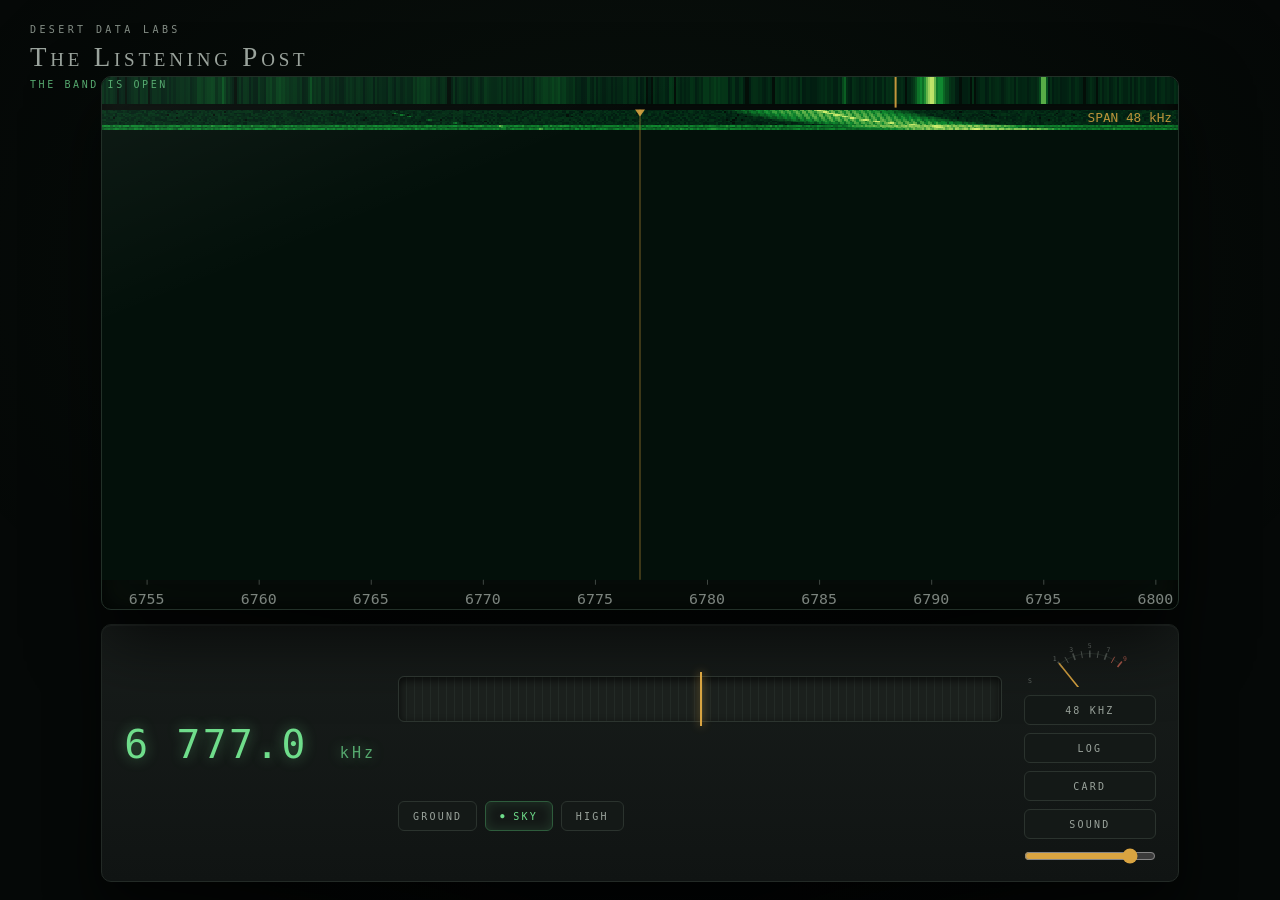
==== index.html @ 7530b25d "Re-grade fixes: kill the 3 HIGH regressions the panel found, + regression suite The same nine-review" ====
<!doctype html>
<html lang="en">
<head>
<meta charset="utf-8">
<meta name="viewport" content="width=device-width, initial-scale=1">
<title>The Listening Post · a Desert Data Labs experience</title>
<meta name="description" content="A shortwave receiver at 3 AM. Three bands, a waterfall, and voices in the static — beacons, a numbers station, a picture riding the noise, and something that listens back.">
<meta property="og:title" content="The Listening Post · Desert Data Labs">
<meta property="og:description" content="The band is open. Tune the dial: morse in the dark, a picture riding the noise, and something that listens back.">
<meta property="og:type" content="website">
<meta property="og:url" content="https://tgilbert14.github.io/listening-post/">
<meta property="og:image" content="https://tgilbert14.github.io/listening-post/og-card.jpg">
<meta property="og:image:width" content="1200">
<meta property="og:image:height" content="630">
<meta property="og:image:alt" content="A phosphor-green spectrum waterfall at zero-beat on AURORA, lightning crashes across the band.">
<meta name="twitter:card" content="summary_large_image">
<meta name="twitter:image" content="https://tgilbert14.github.io/listening-post/og-card.jpg">
<meta name="twitter:image:alt" content="A phosphor-green spectrum waterfall at zero-beat on AURORA, lightning crashes across the band.">
<meta name="theme-color" content="#050807">
<link rel="canonical" href="https://tgilbert14.github.io/listening-post/">
<link rel="manifest" href="manifest.webmanifest">
<link rel="icon" href="data:image/svg+xml,%3Csvg xmlns='http://www.w3.org/2000/svg' viewBox='0 0 64 64'%3E%3Crect x='6' y='22' width='52' height='30' rx='4' fill='none' stroke='%236fdd8b' stroke-width='4'/%3E%3Cpath d='M14 36 h6 M26 36 h10 M42 36 h8' stroke='%236fdd8b' stroke-width='4' stroke-linecap='round'/%3E%3Cpath d='M32 22 L48 8' stroke='%23d9a441' stroke-width='4' stroke-linecap='round'/%3E%3C/svg%3E">
<style>
/* THE LISTENING POST — tokens. A radio room at 3 AM: near-black chassis,
   phosphor green display glass, one amber pilot-lamp accent, pencil grey. */
:root {
  --void: #050807;           /* the room */
  --chassis: #101413;        /* receiver metal */
  --chassis-2: #181d1b;      /* raised panel */
  --phos: #6fdd8b;           /* phosphor trace */
  --phos-dim: #2e5c3c;       /* phosphor afterglow — decoration only */
  --phos-text: #55a86e;      /* phosphor at reading contrast (4.6:1 on the void) */
  --phos-bright: #c9ffd4;    /* saturated peak */
  --amber: #d9a441;          /* pilot lamp / tuned lock */
  --pencil: #9aa39c;         /* engraved + pencil entries */
  --pencil-dim: #5c655e;     /* decoration only */
  --pencil-text: #838d85;    /* dim engraving that still reads (4.5:1) */
  --danger: #d96d5a;         /* meter redline */
  --focus: #8fd0ff;

  --mono: 'Consolas', 'SF Mono', 'Cascadia Mono', monospace;
  --serif: Georgia, serif;
}


/* THE LISTENING POST — shell. One receiver, one waterfall, one dial. */
* { box-sizing: border-box; margin: 0; padding: 0; }

html, body {
  height: 100%;
  background: var(--void);
  color: var(--pencil);
  font-family: var(--mono);
  overflow: hidden;
}

/* the room: a cold spill of light from the display */
body::before {
  content: '';
  position: fixed; inset: 0;
  background:
    radial-gradient(110vmax 70vmax at 50% 30%, rgba(111,221,139,.05) 0%, transparent 55%),
    radial-gradient(80vmax 80vmax at 50% 115%, #020303 0%, transparent 60%);
  pointer-events: none;
}

.sr-only {
  position: absolute; width: 1px; height: 1px;
  clip-path: inset(50%); overflow: hidden; white-space: nowrap;
}
a.skip:focus-visible {
  width: auto; height: auto; clip-path: none;
  position: fixed; top: 14px; left: 50%; transform: translateX(-50%);
  z-index: 60;
  background: var(--chassis-2); color: var(--phos);
  letter-spacing: .14em; text-decoration: none; text-transform: uppercase; font-size: 11px;
  padding: 9px 16px; border: 1px solid var(--phos-dim);
  outline: 2px solid var(--focus); outline-offset: 2px;
}

/* ---- masthead ---- */
.masthead {
  position: fixed; top: 24px; left: 30px; z-index: 30;
}
.masthead .eyebrow {
  font-size: 10px; letter-spacing: .34em;
  color: var(--pencil-text);
  text-transform: uppercase;
  margin-bottom: 7px;
}
.masthead h1 {
  font-family: var(--serif);
  font-size: clamp(20px, 3vmin, 28px);
  font-weight: 400;
  font-variant: small-caps;
  letter-spacing: .14em;
  color: var(--pencil);
}
.masthead .sub {
  font-size: 10px; letter-spacing: .26em;
  color: var(--phos-text);
  margin-top: 6px;
  text-transform: uppercase;
}

/* ---- the rig ---- */
.rig {
  position: fixed; inset: 0;
  display: grid;
  grid-template-rows: 1fr auto;
  padding: 76px 4vw 18px;
  max-width: 1180px;
  margin: 0 auto;
  gap: 14px;
}

/* the glass: waterfall bezel */
.glass {
  position: relative;
  border-radius: 10px;
  background: #060a08;
  border: 1px solid #223028;
  box-shadow:
    0 30px 70px rgba(0,0,0,.7),
    inset 0 2px 22px rgba(0,0,0,.9),
    inset 0 0 80px rgba(111,221,139,.04);
  overflow: hidden;
  min-height: 0;
}
#waterfall {
  position: absolute; inset: 0;
  width: 100%; height: 100%;
  display: block;
  cursor: crosshair;
  touch-action: none;
}
.glass::after { /* glass curvature glare */
  content: '';
  position: absolute; inset: 0;
  background: linear-gradient(158deg, rgba(255,255,255,.05) 0%, transparent 26%);
  pointer-events: none;
}

/* ---- the panel ---- */
.panel {
  display: grid;
  grid-template-columns: auto 1fr auto;
  grid-template-areas:
    "freq dial side"
    "freq bands side";
  gap: 10px 22px;
  align-items: center;
  background: linear-gradient(180deg, var(--chassis-2), var(--chassis));
  border: 1px solid #232a26;
  border-radius: 10px;
  padding: 16px 22px;
  box-shadow: 0 18px 50px rgba(0,0,0,.6), inset 0 1px 0 rgba(255,255,255,.05);
}

.freq-stack { grid-area: freq; min-width: 7.2ch; }
.freq {
  font-size: clamp(26px, 4.4vmin, 44px);
  letter-spacing: .06em;
  color: var(--phos);
  text-shadow: 0 0 14px rgba(111,221,139,.45);
  font-variant-numeric: tabular-nums;
}
/* the nameplate: when you lock a station, the set tells you what it is */
.station-id {
  min-height: 1.2em;
  font-size: 11px; letter-spacing: .3em; text-transform: uppercase;
  color: var(--amber);
  text-shadow: 0 0 10px rgba(217,164,65,.4);
  opacity: 0; transition: opacity .5s;
}
.station-id.on { opacity: 1; }
.freq .khz { font-size: .38em; color: var(--phos-text); letter-spacing: .2em; margin-left: 6px; }
.freq.locked { color: var(--amber); text-shadow: 0 0 16px rgba(217,164,65,.5); }
/* the pencil line: a hold-to-log in progress, drawing itself */
.lockbar {
  height: 2px; width: 0%;
  margin-top: 3px; border-radius: 1px;
  background: var(--amber);
  box-shadow: 0 0 6px rgba(217,164,65,.6);
  transition: width .2s linear;
}

/* the dial: a brushed tuning strip */
#dial {
  grid-area: dial;
  position: relative;
  height: 46px;
  border-radius: 6px;
  background:
    repeating-linear-gradient(90deg, #1b201d 0 7px, #232a26 7px 8px),
    linear-gradient(180deg, #262d29, #141816);
  border: 1px solid #2c342f;
  box-shadow: inset 0 3px 8px rgba(0,0,0,.7);
  cursor: ew-resize;
  touch-action: none;
}
#dial::after { /* center index */
  content: '';
  position: absolute; left: 50%; top: -5px; bottom: -5px;
  width: 2px;
  background: var(--amber);
  box-shadow: 0 0 8px rgba(217,164,65,.8);
}
#dial:focus-visible { outline: 2px solid var(--focus); outline-offset: 3px; }

.bands { grid-area: bands; display: flex; gap: 8px; }
.side { grid-area: side; display: flex; flex-direction: column; gap: 8px; align-items: stretch; }

button.chip {
  font-family: var(--mono);
  font-size: 10px; letter-spacing: .22em; text-transform: uppercase;
  color: var(--pencil);
  background: #141917;
  border: 1px solid #2b332e;
  border-radius: 6px;
  padding: 9px 14px 8px;
  cursor: pointer;
  transition: color .15s, border-color .15s, box-shadow .15s;
}
button.chip:hover { color: var(--phos); border-color: var(--phos-dim); }
button.chip[aria-pressed="true"] {
  color: var(--phos); border-color: var(--phos-dim);
  box-shadow: inset 0 0 12px rgba(111,221,139,.15);
}
button.chip[aria-pressed="true"]::before { content: '\25CF\2002'; font-size: 7px; vertical-align: 2px; }
button.chip:focus-visible { outline: 2px solid var(--focus); outline-offset: 2px; }

/* S-meter */
#smeter { width: 132px; height: 46px; display: block; margin-left: auto; }

/* the volume knob */
input.vol {
  width: 100%; height: 18px; margin: 0;
  accent-color: var(--amber);
  background: transparent;
  cursor: ew-resize;
}
input.vol:focus-visible { outline: 2px solid var(--focus); outline-offset: 2px; }

/* log keepsake actions + retunable entries */
.log-actions { display: flex; gap: 6px; margin-bottom: 8px; }
.log-actions .chip { padding: 6px 10px 5px; font-size: 9px; }
.logbook li.jump { cursor: pointer; }
.logbook li.jump:hover .id, .logbook li.jump:focus-visible .id { color: var(--phos-bright); }
.logbook li.jump:focus-visible { outline: 2px solid var(--focus); outline-offset: -2px; }

/* ---- SSTV develop panel ---- */
.develop {
  position: fixed;
  right: max(3vw, calc((100vw - 1180px) / 2 + 3vw));
  top: 90px;
  width: min(300px, 78vw);
  background: var(--chassis-2);
  border: 1px solid #2b332e;
  border-radius: 8px;
  padding: 10px;
  box-shadow: 0 24px 60px rgba(0,0,0,.7);
  z-index: 25;
  transform: translateX(calc(100% + 6vw));
  transition: transform .5s cubic-bezier(.2,.9,.25,1);
}
.develop.open { transform: none; }
.develop canvas { width: 100%; display: block; border-radius: 4px; background: #060a08; image-rendering: pixelated; }
.develop .strip {
  display: flex; justify-content: space-between;
  font-size: 9px; letter-spacing: .22em; color: var(--pencil-text);
  padding: 8px 2px 2px; text-transform: uppercase;
}

/* ---- the logbook ---- */
.logbook {
  position: fixed;
  left: max(3vw, calc((100vw - 1180px) / 2 + 3vw));
  top: 90px;
  width: min(340px, 84vw);
  max-height: calc(100vh - 200px);
  overflow: auto;
  background: linear-gradient(180deg, #14191662, #10141362);
  -webkit-backdrop-filter: blur(6px);
  backdrop-filter: blur(6px);
  border: 1px solid #2b332e;
  border-radius: 8px;
  padding: 14px 16px;
  z-index: 25;
  transform: translateX(calc(-100% - 8vw));
  transition: transform .5s cubic-bezier(.2,.9,.25,1);
}
.logbook.open { transform: none; }
.logbook h2 {
  font-size: 10px; letter-spacing: .3em; text-transform: uppercase;
  color: var(--pencil-text);
  border-bottom: 1px solid #2b332e;
  padding-bottom: 8px; margin-bottom: 6px;
  font-weight: 400;
}
.logbook ol { list-style: none; }
.logbook li {
  padding: 8px 2px;
  border-bottom: 1px dashed #232a26;
  font-size: 12px;
  color: var(--pencil);
  display: grid;
  grid-template-columns: 1fr auto;
  gap: 2px 10px;
}
.logbook li .id { color: var(--phos); letter-spacing: .08em; }
.logbook li .f { color: var(--amber); font-variant-numeric: tabular-nums; text-align: right; }
.logbook li .meta {
  grid-column: 1 / -1;
  color: var(--phos-text); font-size: 10px; letter-spacing: .12em;
  font-variant-numeric: tabular-nums; text-transform: uppercase;
}
.logbook li .note { grid-column: 1 / -1; color: var(--pencil-text); font-size: 10.5px; letter-spacing: .04em; }
.logbook li .pic {
  grid-column: 1 / -1;
  width: 128px; max-width: 60%; height: auto; margin-top: 6px;
  border: 1px solid #3a463d; border-radius: 3px;
  image-rendering: auto;
  box-shadow: 0 4px 12px rgba(0,0,0,.5);
}
.logbook li.empty { color: var(--pencil-text); font-style: italic; border: 0; }
.logbook li.net { color: var(--phos-bright); }
.logbook li.net .id { color: var(--phos-bright); }

/* ---- the operator's card: what this thing IS, in the operator's hand ---- */
/* the operator's card DOCKS beside the glass — the band stays open and
   tunable while you read. No scrim, no wall. */
.opcard {
  position: fixed; z-index: 35;
  right: max(2vw, calc((100vw - 1180px) / 2));
  top: 84px;
  max-height: min(74vh, 620px);
  overflow: auto;
  overscroll-behavior: contain;
}
.opcard .qsl { animation: qslIn .45s cubic-bezier(.2,.9,.25,1); }
@keyframes qslIn {
  from { opacity: 0; transform: translateX(26px) rotate(-.5deg); }
  to   { opacity: 1; transform: rotate(-.5deg); }
}
@media (prefers-reduced-motion: reduce) {
  .opcard .qsl { animation: none; }
}
@media (max-width: 900px) {
  .opcard {
    left: 8px; right: 8px; top: auto; bottom: 8px;
    max-height: 48vh; /* the glass keeps breathing above the card */
  }
}
.qsl {
  width: min(350px, calc(100vw - 20px));
  background-color: #e7dfc9;
  background-image:
    repeating-linear-gradient(0deg, transparent 0 26px, rgba(88,80,60,.07) 26px 27px),
    linear-gradient(174deg, #efe9d8, #ded4ba);
  color: #2c3230;
  border-radius: 4px;
  border: 1px solid #b9ae90;
  box-shadow: 0 30px 80px rgba(0,0,0,.7);
  padding: 22px 26px 16px;
  transform: rotate(-.5deg);
}
.qsl h2 {
  font-family: var(--serif);
  font-variant: small-caps; font-weight: 600;
  letter-spacing: .16em; font-size: 19px;
  color: #4a5a4e;
  border-bottom: 2px solid #4a5a4e;
  padding-bottom: 7px; margin-bottom: 10px;
}
.qsl .what { font-size: 13.5px; line-height: 1.55; margin-bottom: 10px; }
.qsl ul { list-style: none; }
.qsl li { font-size: 12.5px; line-height: 1.6; padding: 2.5px 0; }
.qsl strong { color: #7a3d2c; }
.qsl em { color: #4a5a4e; }
.qsl kbd {
  font-family: var(--mono); font-size: 10.5px;
  background: #f7f2e4; border: 1px solid #b9ae90; border-bottom-width: 2px;
  border-radius: 3px; padding: 0 5px;
}
.qsl .sig {
  text-align: right; font-family: var(--serif); font-style: italic;
  color: #4f5852; font-size: 12.5px; margin: 10px 0 12px; /* 4.9:1 on the card stock */
}
.qsl-close {
  display: block; margin: 0 auto;
  font-family: var(--mono);
  font-size: 10px; letter-spacing: .28em; text-transform: uppercase;
  color: #efe9d8;
  background: #4a5a4e;
  border: 0; border-radius: 999px;
  padding: 11px 26px 10px;
  cursor: pointer;
}
.qsl-close:hover { background: #5d7262; }
.qsl-close:focus-visible { outline: 2px solid var(--focus); outline-offset: 3px; }

/* ---- arrival ---- */
.masthead, .panel, .glass { opacity: 1; transition: opacity 1.4s ease; }
body.arriving .masthead, body.arriving .panel { opacity: 0; }

/* ---- the workshop bar (?dev only) ---- */
.devbar {
  position: fixed; left: 10px; bottom: 10px; z-index: 70;
  display: flex; gap: 10px; align-items: center;
  font: 10px var(--mono); letter-spacing: .12em;
  color: var(--amber);
  background: #101413ee;
  border: 1px dashed var(--amber);
  border-radius: 6px;
  padding: 6px 10px;
}
.devbar input { width: 180px; accent-color: var(--amber); }
.devbar #dev-flags { color: var(--pencil); }

/* ---- noscript brochure ---- */
.brochure {
  position: fixed; inset: 0; z-index: 40;
  display: grid; place-items: center;
  background: var(--void);
  text-align: center;
  padding: 5vmin;
}
.brochure svg { width: min(64vmin, 430px); height: auto; margin-bottom: 4vmin; }
.brochure p {
  font-variant: small-caps; letter-spacing: .18em;
  color: var(--pencil); font-size: 15px; font-family: var(--serif);
}
.brochure .visit { margin-top: 2vmin; font-size: 12px; }
.brochure a { color: var(--amber); }

@media (prefers-reduced-motion: reduce) {
  .develop, .logbook { transition: none; }
  .masthead, .panel, .glass { transition: none; }
}

@media (forced-colors: active) {
  button.chip, #dial { border: 1px solid ButtonText; }
  #dial::after { background: Highlight; forced-color-adjust: none; }
  /* state lives on the BORDER; text keeps the system's own guaranteed
     contrast in dark and light high-contrast themes alike */
  button.chip[aria-pressed="true"] { border: 3px double SelectedItem; }
}

/* touch: fingers get honest targets */
@media (pointer: coarse) {
  button.chip { min-height: 44px; }
}

/* deep zoom / tiny viewports: the fixed room becomes a page that SCROLLS —
   400% zoom must never lock a control out of reach (WCAG 1.4.10) */
@media (max-height: 480px), (max-width: 340px) {
  html, body { overflow: auto; }
  body::before { display: none; }
  .masthead { position: static; padding: 12px 16px 0; }
  .rig {
    position: static;
    min-height: 100vh; height: auto;
    padding: 10px 3vw 18px;
  }
  .glass { min-height: 240px; }
  .develop, .logbook, .opcard {
    position: static;
    margin: 10px auto;
    max-height: none;
    transform: none;
  }
}

/* phones: stack the panel */
@media (max-width: 680px) {
  .rig { padding: 66px 3vw 12px; gap: 10px; }
  .masthead { top: 12px; left: 16px; }
  .masthead .sub { display: none; }
  .panel {
    grid-template-columns: 1fr auto;
    grid-template-areas:
      "dial dial"
      "freq side"
      "bands side";
    padding: 12px 14px;
    gap: 10px 12px;
  }
  .freq { font-size: 27px; }
  #smeter { width: 104px; height: 38px; }
  .develop { top: auto; bottom: 150px; }
  .logbook { top: 66px; }
}

</style>
</head>
<body>
<a class="sr-only skip" href="#dial">Skip to the dial</a>

<header class="masthead">
  <p class="eyebrow">Desert Data Labs</p>
  <h1>The Listening Post</h1>
  <p class="sub" id="sub-line">The band is open</p>
</header>

<main class="rig">
  <div class="glass">
    <canvas id="waterfall" aria-hidden="true"></canvas>
  </div>

  <div class="panel">
    <div class="freq-stack">
      <p class="freq" id="freq" aria-hidden="true">— <span class="khz">kHz</span></p>
      <p class="station-id" id="station-id" aria-hidden="true"></p>
      <div class="lockbar" id="lockbar" aria-hidden="true"></div>
    </div>

    <div id="dial" role="slider" tabindex="0" aria-label="Tuning dial"
         aria-valuemin="0" aria-valuemax="240" aria-valuenow="120"
         aria-valuetext="" aria-describedby="sr-status"></div>

    <div class="bands" role="group" aria-label="Bands">
      <button class="chip band" id="band-0" disabled aria-pressed="true">Ground</button>
      <button class="chip band" id="band-1" disabled aria-pressed="false">Sky</button>
      <button class="chip band" id="band-2" disabled aria-pressed="false">High</button>
    </div>

    <div class="side">
      <canvas id="smeter" aria-hidden="true"></canvas>
      <button class="chip" id="zoom-toggle" disabled aria-label="Span: 48 kilohertz. Zoom the window.">48 kHz</button>
      <button class="chip" id="log-toggle" disabled aria-expanded="false" aria-controls="logbook">Log</button>
      <button class="chip" id="card-toggle" disabled aria-expanded="false" aria-controls="opcard">Card</button>
      <button class="chip" id="sound-toggle" disabled aria-pressed="false">Sound</button>
      <input class="vol" id="vol" type="range" min="0" max="100" value="85" aria-label="Volume">
    </div>
  </div>

  <section class="opcard" id="opcard" aria-label="Operator's card" hidden>
    <div class="qsl">
      <h2>The Listening Post</h2>
      <p class="what">A shortwave receiver. Everything on it is transmitting <em>right now</em> — nothing is recorded.</p>
      <ul>
        <li><strong>Tune</strong> — drag the glass or the dial. Fling it and the dial coasts. The wheel is fine tuning; arrow keys work too.</li>
        <li>The band is <em>crowded</em> — most lines are strangers passing through. The steady, <strong>named</strong> ones reward holding: lock one and it's pencilled into the log (<kbd>L</kbd>).</li>
        <li><strong>Zoom</strong> the window with <kbd>Z</kbd> — narrow the span and the keying resolves into readable dots and dashes.</li>
        <li><strong>Three bands</strong> — <kbd>1</kbd> <kbd>2</kbd> <kbd>3</kbd>. The strip at the top of the glass is the whole band; tap it to jump.</li>
        <li>Some of the band only wakes after dark. <em>Your</em> dark — and some nights, something crosses that isn't there the next.</li>
      </ul>
      <p class="sig">— the last operator</p>
      <button id="card-close" class="qsl-close">Back to the band</button>
    </div>
  </section>

  <aside class="develop" id="develop" aria-label="Picture decoder" hidden>
    <canvas id="sstv" width="320" height="240" role="img" aria-label="No picture received yet."></canvas>
    <p class="strip"><span id="sstv-id">—</span><span id="sstv-pct"></span></p>
  </aside>

  <aside class="logbook" id="logbook" aria-label="Station log" hidden>
    <h2>Station Log</h2>
    <div class="log-actions">
      <button class="chip" id="log-adif">ADIF</button>
      <button class="chip" id="log-qsl">QSL card</button>
    </div>
    <ol id="log-list"></ol>
  </aside>

  <p class="sr-only" role="status" aria-live="polite" id="sr-status"></p>
  <p class="sr-only" role="status" aria-live="polite" id="sr-tune"></p>

  <noscript>
    <div class="brochure">
      <div>
        <svg viewBox="0 0 420 240" role="img" aria-label="A shortwave receiver: waterfall display, tuning dial, and a signal meter.">
          <rect x="10" y="10" width="400" height="150" rx="8" fill="#060a08" stroke="#223028" stroke-width="2"/>
          <g stroke="#6fdd8b" stroke-width="2" opacity=".9">
            <path d="M60 20 V150" opacity=".55"/>
            <path d="M118 20 V150" opacity=".3"/>
            <path d="M210 20 V150" opacity=".8"/>
            <path d="M300 20 V150" opacity=".4"/>
            <path d="M352 20 V150" opacity=".6"/>
          </g>
          <g fill="#2e5c3c">
            <rect x="20" y="40" width="380" height="1.6"/>
            <rect x="20" y="74" width="380" height="1.2"/>
            <rect x="20" y="112" width="380" height="1.4"/>
          </g>
          <rect x="10" y="176" width="400" height="52" rx="8" fill="#181d1b" stroke="#232a26" stroke-width="2"/>
          <text x="30" y="209" fill="#6fdd8b" font-family="monospace" font-size="24">6 727.0</text>
          <rect x="160" y="192" width="180" height="20" rx="4" fill="#141816" stroke="#2c342f"/>
          <path d="M250 187 V217" stroke="#d9a441" stroke-width="2"/>
          <circle cx="376" cy="202" r="10" fill="none" stroke="#d9a441" stroke-width="3"/>
        </svg>
        <p>A shortwave receiver at 3 AM. The band is open — voices in the static,<br>a picture riding the noise, and something that listens back.<br>JavaScript is the ionosphere here.</p>
        <p class="visit">Schematics: <a href="https://github.com/tgilbert14/listening-post">github.com/tgilbert14/listening-post</a></p>
      </div>
    </div>
  </noscript>
</main>

<script>
'use strict';
/* THE LISTENING POST — boot. One namespace, one rAF ticker (stops when the
   tab hides or nothing animates), storage with a seatbelt. */
const LP = {};

LP.store = {
  get(k, d) { try { const v = localStorage.getItem('lp-' + k); return v === null ? d : JSON.parse(v); } catch { return d; } },
  set(k, v) { try { localStorage.setItem('lp-' + k, JSON.stringify(v)); } catch { /* private mode */ } },
};

LP.rm = matchMedia('(prefers-reduced-motion: reduce)');
LP.DPR = () => Math.min(devicePixelRatio || 1, 2);

/* THE CLOCK. All station traffic reads the wall through these two, so the
   ?dev workshop can turn the hands and audition midnight at noon. LP.warp
   stays 0 for every real listener. (The underbrush seeds once at load and
   ignores a mid-session warp across midnight — a known, harmless limit.) */
LP.warp = 0;
LP.now = () => Date.now() + LP.warp;
LP.date = (t) => new Date(t === undefined ? LP.now() : t);

/* a real listener has touched the set at least once: gates the once-ever
   ghost so an untouched page on a desk can never spend it */
LP.engaged = false;

LP.ticker = (() => {
  const tasks = new Set();
  let rafId = null, last = 0, inFrame = false;
  function frame(now) {
    rafId = null;
    inFrame = true; /* a kick() from inside a task must not double-schedule the loop */
    const dt = Math.min(50, now - last) || 16; last = now;
    /* one throwing task must never brick the whole set: isolate each, and the
       finally guarantees inFrame clears and the loop re-arms no matter what */
    try {
      for (const t of tasks) {
        try { if (t(dt, now) === false) tasks.delete(t); }
        catch (err) { console.error(err); }
      }
    } finally {
      inFrame = false;
      if (rafId === null && tasks.size && !document.hidden) rafId = requestAnimationFrame(frame);
    }
  }
  function kick() { if (!inFrame && rafId === null && tasks.size && !document.hidden) { last = performance.now(); rafId = requestAnimationFrame(frame); } }
  document.addEventListener('visibilitychange', () => { if (!document.hidden) kick(); });
  return { add(t) { tasks.add(t); kick(); return () => tasks.delete(t); }, kick };
})();

LP.TAU = Math.PI * 2;
LP.clamp = (v, a, b) => Math.max(a, Math.min(b, v));
LP.lerp = (a, b, t) => a + (b - a) * t;

/* the receiver's passband: how much of a signal at offset `off` kHz lands in
   the ear. ONE formula — the audio, the meter, and the RST all share it. */
LP.selectivity = (off, bw) => Math.exp(-(off * off) / (2 * Math.pow(Math.max(bw, 0.35) * 0.9, 2)));

/* seeded PRNG for stable texture */
LP.mulberry = (seed) => () => {
  seed |= 0; seed = seed + 0x6D2B79F5 | 0;
  let t = Math.imul(seed ^ seed >>> 15, 1 | seed);
  t = t + Math.imul(t ^ t >>> 7, 61 | t) ^ t;
  return ((t ^ t >>> 14) >>> 0) / 4294967296;
};

/* two live regions: durable events must never be clobbered by dial chatter */
LP.say = (msg) => {
  clearTimeout(LP._tuneSayT); /* a pending frequency readout yields to real news */
  const el = document.getElementById('sr-status'); if (el) el.textContent = msg;
};
LP.sayTune = (msg) => { const el = document.getElementById('sr-tune'); if (el) el.textContent = msg; };


/* THE LISTENING POST — the band. One model is the single source of truth:
   the waterfall paints it and the audio engine sounds it, so what you see
   is exactly what you hear.

   All times are wall-clock ms — the stations keep transmitting whether or
   not anyone is rendering, and two visitors at the same minute hear the
   same traffic. The numbers station reads a schedule seeded by the DAY. */
LP.band = (() => {
  const BANDS = [
    { name: 'GROUND', lo: 3200, hi: 3440 },
    { name: 'SKY', lo: 6600, hi: 6840 },
    { name: 'HIGH', lo: 9300, hi: 9540 },
  ];

  /* ---------- morse ---------- */
  const MORSE = {
    A: '.-', B: '-...', C: '-.-.', D: '-..', E: '.', F: '..-.', G: '--.', H: '....',
    I: '..', J: '.---', K: '-.-', L: '.-..', M: '--', N: '-.', O: '---', P: '.--.',
    Q: '--.-', R: '.-.', S: '...', T: '-', U: '..-', V: '...-', W: '.--', X: '-..-',
    Y: '-.--', Z: '--..', 0: '-----', 1: '.----', 2: '..---', 3: '...--', 4: '....-',
    5: '.....', 6: '-....', 7: '--...', 8: '---..', 9: '----.', '?': '..--..', '/': '-..-.',
    '%': '...-.-', /* the SK prosign, sent as one character: end of contact */
  };
  /* compile text -> [ [onMs, offMs], ... ] repeating pattern + total length */
  function compileMorse(text, wpm, tailMs) {
    const unit = 1200 / wpm;
    const spans = []; /* {on, t0, t1} flattened to on-intervals */
    const chars = []; /* {ch, end} — so a decoder can read along with the key */
    let t = 0;
    for (const word of text.toUpperCase().split(' ')) {
      for (const ch of word) {
        const code = MORSE[ch];
        if (!code) continue;
        for (const sym of code) {
          const d = (sym === '-' ? 3 : 1) * unit;
          spans.push([t, t + d]);
          t += d + unit;
        }
        chars.push({ ch, end: t + unit });
        t += unit * 2; /* char gap = 3 total */
      }
      chars.push({ ch: ' ', end: t + unit * 2 });
      t += unit * 4;   /* word gap = 7 total */
    }
    return { spans, chars, total: t + (tailMs || 1500) };
  }
  /* a FIST: a human hand's involuntary timing signature. The same seeded
     wobble every cycle — recognizable, like a real operator's. Machine-sent
     morse is the absence of one; perfection is itself a fingerprint. */
  function humanize(compiled, rnd, unit) {
    const j = unit * 0.14;
    const dashBias = 0.92 + rnd() * 0.3;   /* some hands send heavy dashes */
    compiled.spans = compiled.spans.map(([a, b]) => {
      let d = b - a;
      if (d > unit * 2) d *= dashBias;
      const s = Math.max(0, a + (rnd() - 0.5) * 2 * j);
      return [s, s + Math.max(unit * 0.4, d + (rnd() - 0.5) * j)];
    });
    return compiled;
  }

  /* everything the key has finished saying by time m into the cycle */
  function decodeMorse(compiled, m) {
    let s = '';
    for (const c of compiled.chars) {
      if (c.end > m) break;
      s += c.ch;
    }
    return s;
  }
  function morseOn(compiled, tMs) {
    const m = tMs % compiled.total;
    /* spans are sorted; a coarse scan is fine at these sizes */
    for (let i = 0; i < compiled.spans.length; i++) {
      const s = compiled.spans[i];
      if (m < s[0]) return false;
      if (m < s[1]) return true;
    }
    return false;
  }

  /* ---------- the day's numbers ---------- */
  /* local calendar date, UTC arithmetic: the seed rolls at local midnight and
     never drifts an hour across a DST change */
  const daySeed = () => {
    const d = LP.date();
    return d.getFullYear() * 1000
      + Math.round((Date.UTC(d.getFullYear(), d.getMonth(), d.getDate()) - Date.UTC(d.getFullYear(), 0, 1)) / 86400000) + 1;
  };
  /* The groups are not random. They never were. Each day's five groups are
     a straddling-checkerboard message under an additive key drawn from that
     day's FORECAST text — the oldest numbers-station tradecraft there is.
     Decode the RTTY, strip the spaces, subtract mod ten, read the board.
     Nothing announces this, and nothing ever will. */
  const BOARD = { /* straddling checkerboard; 2 and 6 prefix the long rows */
    A: '0', T: '1', O: '3', N: '4', E: '5', S: '7', I: '8', R: '9',
    B: '20', C: '21', D: '22', F: '23', G: '24', H: '25', J: '26', K: '27', L: '28', M: '29',
    P: '60', Q: '61', U: '62', V: '63', W: '64', X: '65', Y: '66', Z: '67', '.': '68', '/': '69',
  };
  const SENTENCE = 'NO ONE LISTENS ALONE.';
  function latticeGroups() {
    let plain = '';
    for (const ch of SENTENCE) if (BOARD[ch]) plain += BOARD[ch];
    while (plain.length < 25) plain += '69';        /* nulls square the last group */
    plain = plain.slice(0, 25);
    const book = forecastText().replace(/ /g, '');  /* spaces carry no key */
    const groups = [];
    for (let g = 0; g < 5; g++) {
      let s = '';
      for (let i = 0; i < 5; i++) {
        const ix = g * 5 + i;
        s += String((Number(plain[ix]) + book.charCodeAt(ix % book.length)) % 10);
      }
      groups.push(s);
    }
    return groups;
  }

  /* ---------- space weather ---------- */
  /* The ionosphere is the game, so the ionosphere gets WEATHER: a daily
     geomagnetic K-index, sudden ionospheric disturbances on the dayside,
     and sporadic-E openings at night. All seeded, all shared — the FORECAST
     forecasts it, the S-meter reads it, the RST records it. */
  const weather = {
    /* daily K-index 0..8, weighted toward quiet days */
    k() { return Math.floor(Math.pow(LP.mulberry(daySeed() + 31337)(), 1.8) * 9); },
    /* SID: a flare hits the dayside D-layer and the band goes quiet for
       minutes — fast onset, slow recovery. 0..1 severity. */
    sid(t) {
      const SLOT = 10800000; /* one roll per 3 h */
      const slot = Math.floor(t / SLOT);
      const r = LP.mulberry((daySeed() * 17 + slot * 131) | 0);
      if (r() > 0.12) return 0;
      const h = new Date(t).getHours();
      if (h < 8 || h > 18) return 0; /* flares are a dayside problem */
      const t0 = slot * SLOT + 600000 + r() * (SLOT - 1800000);
      const dur = 180000 + r() * 300000;
      if (t < t0 || t > t0 + dur) return 0;
      const x = (t - t0) / dur;
      return x < 0.12 ? x / 0.12 : Math.pow(1 - (x - 0.12) / 0.88, 1.6);
    },
    /* sporadic E: some nights the HIGH band opens anyway, for a while */
    esOpen(t) {
      const SLOT = 5400000; /* 90-minute patches */
      const h = new Date(t).getHours();
      if (h >= 7 && h < 20) return false;
      return LP.mulberry((daySeed() * 23 + Math.floor(t / SLOT) * 71) | 0)() < 0.15;
    },
  };

  /* ---------- ITA2 Baudot ---------- */
  /* THE FORECAST is real RTTY now: five data bits, one start, one and a half
     stop, LTRS/FIGS shifts, 45.45 baud. The half-bit stream below IS the
     transmission — the FSK audio keys it and the decoder reads it back. */
  const ITA2_LTRS = [null, 'E', '\n', 'A', ' ', 'S', 'I', 'U', '\r', 'D', 'R', 'J', 'N', 'F', 'C', 'K',
    'T', 'Z', 'L', 'W', 'H', 'Y', 'P', 'Q', 'O', 'B', 'G', null, 'M', 'X', 'V', null];
  const ITA2_FIGS = [null, '3', '\n', '-', ' ', "'", '8', '7', '\r', '$', '4', '', ',', '!', ':', '(',
    '5', '+', ')', '2', '#', '6', '0', '1', '9', '?', '&', null, '.', '/', '=', null];
  const ITA2_HALF = 1000 / 45.45 / 2; /* half-bit ms: 1.5 stop bits need half resolution */
  function ita2encode(text) {
    const L = {}, F = {};
    ITA2_LTRS.forEach((ch, c) => { if (ch) L[ch] = c; });
    ITA2_FIGS.forEach((ch, c) => { if (ch && !(ch in L)) F[ch] = c; });
    const halves = []; const chars = [];
    let shift = 'L';
    const frame = (code) => { /* start(0) + 5 data LSB-first + 1.5 stop(1) */
      halves.push(0, 0);
      for (let b = 0; b < 5; b++) { const v = (code >> b) & 1; halves.push(v, v); }
      halves.push(1, 1, 1);
    };
    frame(31); /* open in LTRS, like an operator */
    for (const ch of text.toUpperCase()) {
      if (L[ch] !== undefined) { if (shift !== 'L') { frame(31); shift = 'L'; } frame(L[ch]); }
      else if (F[ch] !== undefined) { if (shift !== 'F') { frame(27); shift = 'F'; } frame(F[ch]); }
      else continue;
      chars.push({ ch, end: halves.length * ITA2_HALF }); /* printed when its stop bit lands */
    }
    return { halves, chars, txMs: halves.length * ITA2_HALF };
  }

  /* ---------- station definitions ---------- */
  /* Every station: { id, name, f (kHz), band, bw (kHz, display), type, note }
     plus type params. activity(tMs) -> 0..1 keying, computed on demand. */
  const S = [];

  /* ---------- the presence ---------- */
  /* While THE OTHER has not yet asked its question, something inhabits the
     band, and the anomalies below are live. Once it is noticed noticing —
     logged, gone — every one of them ceases, permanently, and the band
     becomes exactly what it always claimed to be. That is the elegy. */
  function present() {
    if (ghost.state === 'gone') return false;
    return !(LP.log && LP.log.has && LP.log.has('THE OTHER'));
  }

  /* the net: when it fires, every keyed station sends the same characters in
     unison, once, from the top, for a new listener. If the band's tenant has
     already departed, the net is a silent-key net instead: the sign-off SK,
     keyed by every station at once — in the departed's own fist. */
  const net = { t0: 0, until: 0, m: compileMorse('73 73 73', 14, 2600) };
  net.arm = () => {
    net.m = present()
      ? compileMorse('73 73 73', 14, 2600)
      : humanize(compileMorse('73 73 %', 14, 2600), LP.mulberry(4257), 1200 / 14);
    net.t0 = LP.now();
    net.until = net.t0 + net.m.total;
  };
  const netActive = (t) => t >= net.t0 && t < net.until;

  /* THE CROSS-READ: some nights, for one message, a beacon keys its sister's
     ident — the wrong mask, once, corrected next cycle. Never after. */
  let _cr = { slot: -1 };
  function crossReadCalc(slot) {
    if (_cr.slot === slot) return _cr;
    const r = LP.mulberry(daySeed() * 13 + slot * 7);
    _cr = { slot, active: r() < 0.22 };
    if (_cr.active) {
      const bs = S.filter(s => s.type === 'beacon');
      _cr.imp = bs[Math.floor(r() * bs.length)];
      let vi = Math.floor(r() * bs.length);
      if (bs[vi] === _cr.imp) vi = (vi + 1) % bs.length;
      _cr.vic = bs[vi];
      _cr.w0 = slot * 2400000 + 30000 + Math.floor(r() * (2400000 - _cr.vic._m.total - 90000));
      _cr.w1 = _cr.w0 + _cr.vic._m.total;
    }
    return _cr;
  }
  function crossRead(st, t) {
    if (st.type !== 'beacon' || !present()) return null;
    const c = crossReadCalc(Math.floor(t / 2400000));
    if (!c.active || c.imp !== st || t < c.w0 || t >= c.w1) return null;
    return { m: c.vic._m, off: t - c.w0 };
  }

  /* every beacon keeper has a FIST — a seeded, repeatable wobble, a hand you
     could learn to recognize. THE CONSTANT alone keys machine-perfect: the one
     hand on the band that does not wobble is the tell. */
  const beacon = (id, f, band, text, wpm, pitchBias, note) => S.push({
    id, name: id, f, band, type: 'beacon', bw: 0.12, wpm, pitchBias, note,
    _m: humanize(compileMorse(text, wpm, 2200), LP.mulberry((f * 37) | 0), 1200 / wpm), text,
    /* which compiled pattern is on the air right now: the net outranks the
       masks (the unison is the tenant's own voice), the mask outranks habit */
    keyed(t) {
      if (t >= net.t0 && t < net.until) return { m: net.m, off: t - net.t0 };
      const x = crossRead(this, t);
      if (x) return x;
      return { m: this._m, off: t };
    },
    activity(t) {
      const k = this.keyed(t);
      return morseOn(k.m, k.off) ? 1 : 0;
    },
  });

  beacon('VLT-4', 3305.0, 0, 'VVV DE VLT4 VLT4 QTH DUST SEA K', 13, 0, 'keys the same watch, all night');
  beacon('KST-2', 9472.0, 2, 'DE KST2 KST2 73 73', 17, 60, 'says goodbye over and over');
  beacon('MRD-8', 9350.0, 2, 'DE MRD8 BCN GRID DM42 DM42', 15, -40, 'a beacon that knows where it lives');

  /* THE LATTICE: a Buzzer. Carrier + rasping buzz; a toy music-box ident;
     five groups of five, read in tone-digits every other minute, changing
     daily. On rare days, one group is not random: it is the listener's own
     most-kept frequency, read back in tone-digits — and on those days one
     note of the music box plays flat. Nothing announces this. */
  /* some days a rasping wall parks itself exactly where the numbers live —
     and the numbers move 2 kHz up to get clear of it. Nobody explains this.
     The band just... adjusts. */
  const jammerToday = () => LP.mulberry(daySeed() + 555)() < 0.13;
  S.push({
    id: 'THE LATTICE', name: 'THE LATTICE', get f() { return jammerToday() ? 6729.0 : 6727.0; }, band: 1, type: 'buzzer', bw: 0.5,
    note: 'five groups of five; different tomorrow',
    _seed: -1, _g: null, _traceDay: false,
    /* the ident melody: eight notes, semitones from A4, ends low, unresolved.
       The detune is fixed per note — a toy's imperfection, not a random one. */
    MELODY: [7, 10, 9, 5, 7, 3, 2, -5],
    DETUNE: [4, -3, 6, 0, 5, -4, 3, 7],
    groups() {
      const s = daySeed();
      if (s !== this._seed) {
        this._seed = s;
        this._g = latticeGroups();
        this._traceDay = false;
        /* the group that is about you: rare, seeded, deniable */
        if (present() && LP.mulberry(s + 99)() < 0.25) {
          let tr = LP.store.get('trace', {});
          if (!tr || typeof tr !== 'object' || Array.isArray(tr)) tr = {}; /* a poisoned trace stays a rumor */
          const top = Object.keys(tr).sort((a, b) => tr[b] - tr[a])[0];
          if (top) {
            this._traceDay = true;
            this._g[3] = String(Math.round(Number(top) * 10)).padStart(5, '0').slice(0, 5);
          }
        }
      }
      return this._g;
    },
    /* cycle: 120s. 0-76s buzz at 1.25s period; 76-84s the music box;
       84-118s the digits, unhurried. */
    phase(t) {
      const m = t % 120000;
      if (m < 76000) return { mode: 'buzz', on: (m % 1250) < 820 };
      if (m < 84000) {
        const noteIx = Math.floor((m - 76000) / 1000);
        return { mode: 'musicbox', note: Math.min(7, noteIx), on: ((m - 76000) % 1000) < 700 };
      }
      const dt = m - 84000;
      const SLOT = 1130; /* 30 slots fill the 84-118s window */
      const digitIx = Math.floor(dt / SLOT);
      const groups = this.groups().join('');
      if (digitIx < groups.length + 5) {
        /* a breath every 5 digits */
        const withGaps = Math.floor(digitIx / 6);
        const inGroup = digitIx % 6;
        if (inGroup === 5) return { mode: 'gap' };
        const gi = withGaps * 5 + inGroup;
        if (gi < groups.length) {
          const on = (dt % SLOT) < 830;
          return { mode: 'digit', digit: +groups[gi], on };
        }
      }
      return { mode: 'gap' };
    },
    activity(t) {
      if (netActive(t)) return morseOn(net.m, t - net.t0) ? 1 : 0; /* the buzzer, keying morse: once */
      const p = this.phase(t);
      if (p.mode === 'musicbox') return p.on ? 0.7 : 0.12;
      return p.on ? 1 : (p.mode === 'gap' ? 0 : 0.12);
    },
  });

  /* THE ROOM: the buzzer is an acoustic device in front of a live microphone,
     and the room it stands in is not empty. Rarely, at low level behind the
     buzz: a chair, a door, something set down, unintelligible speech, once a
     phone ringing far away. Wall-clock scheduled — two listeners at the same
     minute hear the same room, and can ask each other "did you hear it too?"
     After the departure, the buzz continues. The room is empty now. */
  /* days since THE OTHER was logged; -1 while it is still here */
  function elegyDays() {
    if (present()) return -1;
    const e = LP.log && LP.log.entries && LP.log.entries.find(x => x.id === 'THE OTHER');
    if (!e || !e.date || e.date.length !== 8) return 999; /* departed, date unknown: long ago */
    const dep = Date.UTC(+e.date.slice(0, 4), +e.date.slice(4, 6) - 1, +e.date.slice(6, 8));
    return Math.floor((LP.now() - dep) / 86400000);
  }
  function roomEvent(t) {
    if (present()) {
      const SLOT = 210000;
      const slot = Math.floor(t / SLOT);
      const r = LP.mulberry((daySeed() * 5 + Math.imul(slot, 2654435761)) | 0);
      if (r() > 0.42) return null;
      const kinds = ['thud', 'chair', 'door', 'murmur', 'murmur', 'phone'];
      const kind = kinds[Math.floor(r() * kinds.length)];
      const t0 = slot * SLOT + 15000 + Math.floor(r() * (SLOT - 45000));
      const dur = kind === 'murmur' ? 2500 + r() * 2500 : (kind === 'phone' ? 6500 : 1100);
      if (t < t0 || t >= t0 + dur) return null;
      return { kind, t0, dur };
    }
    /* THE LONG ELEGY: the room stays empty for a week. Then, one night —
       a chair scrapes. Higher. Tentative. Unfamiliar. Someone new is
       moving in, and the buzz just keeps buzzing. */
    if (elegyDays() < 7) return null;
    const SLOT = 210000;
    const slot = Math.floor(t / SLOT);
    const r = LP.mulberry((daySeed() * 7 + Math.imul(slot, 40503)) | 0);
    if (r() > 0.12) return null;
    const kind = r() < 0.6 ? 'chair' : 'thud';
    const t0 = slot * SLOT + 15000 + Math.floor(r() * (SLOT - 45000));
    if (t < t0 || t >= t0 + 1100) return null;
    return { kind, t0, dur: 1100, newcomer: true };
  }

  /* THE FORECAST: real RTTY — 45.45-baud ITA2 Baudot FSK, 170 Hz shift.
     The half-bit stream is the single source of truth: the audio keys it,
     the waterfall paints whichever tone is live, and the masthead decoder
     prints each character the moment its stop bit lands. The forecast
     itself is fresh each day, and it forecasts the BAND's weather too. */
  const forecastText = () => {
    const r = LP.mulberry(daySeed() * 7 + 5);
    const pick = (a) => a[Math.floor(r() * a.length)];
    const sky = ['CLEAR', 'HIGH HAZE', 'DUST RISING BY DAWN', 'COLD AND CLEAR'];
    const wind = ['WIND LIGHT SW', 'WIND FRESH NW', 'STILL AIR', 'GUSTS OFF THE RIDGE'];
    const p3 = ['HEAT LOW GOOD PASSAGE', 'PASSAGE FAIR', 'NO TRAFFIC EXPECTED', 'GOOD PASSAGE ALL NIGHT'];
    const moon = `MOONSET 0${2 + Math.floor(r() * 4)}${String(Math.floor(r() * 60)).padStart(2, '0')}`;
    const k = weather.k();
    const cond = k >= 6 ? 'ROUGH BAND EXPECT FADES' : (k >= 4 ? 'BAND UNSETTLED' : 'THE BAND IS OPEN');
    return `SECTOR ONE ${pick(sky)} ${pick(wind)} + SECTOR TWO ${pick(sky)} ${moon} + SECTOR THREE ${pick(p3)} + ALL SECTORS ${cond} + `;
  };
  S.push({
    id: 'THE FORECAST', name: 'THE FORECAST', f: 3388.0, band: 0, type: 'rtty', bw: 0.45,
    note: 'the weather for places without weather stations',
    baud: 45.45, text: '', _seed: -1, _enc: null, _cycle: 0,
    refresh() {
      const s = daySeed();
      if (s === this._seed) return;
      this._seed = s;
      this.text = forecastText();
      this._enc = ita2encode(this.text);
      this._cycle = this._enc.txMs + 4000; /* the transmission, then a breath */
    },
    activity(t) {
      if (netActive(t)) return morseOn(net.m, t - net.t0) ? 1 : 0;
      this.refresh();
      return (t % this._cycle) < this._enc.txMs ? 1 : 0;
    },
    /* mark (1) or space (0) on the air at time t; idle rests on mark */
    bitAt(t) {
      this.refresh();
      const m = t % this._cycle;
      if (m >= this._enc.txMs) return 1;
      return this._enc.halves[Math.floor(m / ITA2_HALF)];
    },
    /* FSK edges inside [t0..t1] for lookahead audio scheduling */
    edges(t0, t1) {
      this.refresh();
      const out = [];
      let prev = this.bitAt(t0);
      /* walk half-bit boundaries; a cycle seam is just another boundary */
      const step = ITA2_HALF;
      for (let t = (Math.floor(t0 / step) + 1) * step; t <= t1; t += step) {
        const b = this.bitAt(t);
        if (b !== prev) { out.push({ t, mark: !!b }); prev = b; }
      }
      return out;
    },
    /* the decoder's window: the last `span` characters whose stop bits have
       landed by time t. Null when the carrier is idle. */
    window(t, span) {
      this.refresh();
      const m = t % this._cycle;
      if (m >= this._enc.txMs) return null;
      let s = '';
      for (const c of this._enc.chars) {
        if (c.end > m) break;
        s += c.ch;
      }
      return s.slice(-span);
    },
  });

  /* AURORA: a distant music programme, warm and lowpassed. */
  S.push({
    id: 'AURORA', name: 'AURORA', f: 6785.0, band: 1, type: 'music', bw: 4.2,
    note: 'someone, somewhere, is playing records',
    activity(t) {
      if (netActive(t)) return morseOn(net.m, t - net.t0) ? 1 : 0; /* the record stops for this */
      const m = t % 52000;
      return m < 47000 ? 1 : 0.15;
    },
  });

  /* HOMECOMING: only after dark, local. Eleven slow tones. */
  S.push({
    id: 'HOMECOMING', name: 'HOMECOMING', f: 6810.0, band: 1, type: 'night', bw: 0.8,
    note: 'eleven tones, only after dark',
    isOn() {
      const d = LP.date();
      /* the solstices: the longest and shortest nights, it never signs off */
      if ((d.getMonth() === 5 || d.getMonth() === 11) && d.getDate() === 21) return true;
      const h = d.getHours();
      return h >= 21 || h < 6;
    },
    activity(t) {
      if (netActive(t)) return morseOn(net.m, t - net.t0) ? 1 : 0; /* even in daylight: once */
      if (!this.isOn()) return 0;
      const m = t % 26000;
      const ix = Math.floor(m / 2000);
      if (ix >= 11) return 0;                 /* rest after the eleventh */
      return (m % 2000) < 1400 ? 1 : 0;
    },
    toneIx(t) { const m = t % 26000; const ix = Math.floor(m / 2000); return ix < 11 ? ix : -1; },
  });

  /* POSTCARD: SSTV. Six-minute cycle — 200s of picture, then a CW ident. */
  S.push({
    id: 'POSTCARD', name: 'POSTCARD', f: 9430.0, band: 2, type: 'sstv', bw: 2.4,
    note: 'a picture, thirty-two lines at a time',
    _m: compileMorse('DE POSTCARD PIC QRV', 16, 3000),
    /* REAL Robot 36 timing: a VIS header, then 240 lines at 150 ms each —
       sync, porch, 88 ms of Y, separator, 44 ms of alternating chroma.
       The six-minute cycle keeps the fiction; the frame keeps the spec. */
    PERIOD: 360000, H: 240, VIS: 2400, LINE: 150,
    get FRAME() { return this.H * this.LINE; },
    get TX() { return this.VIS + this.FRAME; },
    lineMs() { return this.LINE; },
    prog(t) {
      const m = t % this.PERIOD;
      if (m >= this.TX) return -1;
      return m < this.VIS ? 0 : (m - this.VIS) / this.FRAME;
    },
    activity(t) {
      if (netActive(t)) return morseOn(net.m, t - net.t0) ? 1 : 0; /* the picture can wait */
      const m = t % this.PERIOD;
      if (m < this.TX) return 1;
      if (m > this.TX + 8000 && m < this.TX + 40000) return morseOn(this._m, m - this.TX - 8000) ? 1 : 0;
      return 0;
    },
  });

  /* ---------- THE CROSSING: some nights, a bell far away ---------- */
  /* A rare visitor (about one night in four, seeded by the date): a faint
     two-tone crossing bell drifting over 6660. Hearing it at all is the event. */
  S.push({
    id: 'THE CROSSING', name: 'THE CROSSING', f: 6660.0, band: 1, type: 'crossing', bw: 0.35,
    note: 'some nights, a bell far away ★',
    isOn() {
      const h = LP.date().getHours();
      const night = h >= 20 || h < 6;
      return night && LP.mulberry(daySeed() + 777)() < 0.28;
    },
    activity(t) {
      if (netActive(t)) return morseOn(net.m, t - net.t0) ? 1 : 0; /* the bell keeps the rhythm too */
      if (!this.isOn()) return 0;
      const m = t % 46000;
      if (m > 34000) return 0;                       /* it fades between rings */
      return (m % 540) < 260 ? 1 : 0.1;              /* the two-tone swing */
    },
    toneHigh(t) { return Math.floor((t % 46000) / 540) % 2 === 0; },
  });

  /* ---------- THE CONSTANT: no distance to it ---------- */
  /* A weak carrier that keys a single K — the invitation to transmit —
     forever, machine-perfect. While the band's tenant is present, it does
     not obey radio: it never fades while everything around it breathes, it
     does not beat against the BFO (the same pitch at every tuning error, as
     if it never arrived as radio at all), and it sits dead-center in the
     stereo image — it is not coming from a direction. The S-meter needle,
     alone on the band, holds still. Afterward it keys on, but fades like
     any carrier: the invitation continues; nothing is behind it now. */
  S.push({
    id: 'THE CONSTANT', name: 'THE CONSTANT', f: 9512.0, band: 2, type: 'constant', bw: 0.12,
    note: 'no distance to it',
    _m: compileMorse('K', 13, 2600),
    activity(t) {
      if (t >= net.t0 && t < net.until) return morseOn(net.m, t - net.t0) ? 1 : 0;
      return morseOn(this._m, t) ? 1 : 0;
    },
  });

  /* ---------- THE PIPS: a time station ---------- */
  /* Five short, one long, on the minute, every minute, forever. The most
     comforting station on any band — which is exactly why, on one rare
     seeded night, pips start going missing. Count the gaps. */
  S.push({
    id: 'THE PIPS', name: 'THE PIPS', f: 9500.0, band: 2, type: 'pips', bw: 0.15,
    note: 'on the minute, every minute',
    failNight() { return LP.mulberry(daySeed() + 2027)() < 0.04; },
    activity(t) {
      if (netActive(t)) return morseOn(net.m, t - net.t0) ? 1 : 0;
      const d = LP.date(t);
      /* the first minute of the year: twelve strikes instead of six pips */
      if (d.getMonth() === 0 && d.getDate() === 1 && d.getHours() === 0 && d.getMinutes() === 0) {
        return (t / 1000 % 5) < 0.5 ? 1 : 0.06;
      }
      const s = (t / 1000) % 60;
      const shortPip = s >= 55 && (s % 1) < 0.1;
      const longPip = s < 0.5;
      if (!shortPip && !longPip) return 0.06;      /* the carrier idles, barely */
      if (this.failNight()) {
        const pipIx = Math.floor(t / 60000) * 6 + (longPip ? 5 : Math.floor(s) - 55);
        if (LP.mulberry((pipIx * 131 + 7) | 0)() < 0.15) return 0.06; /* ...missing */
      }
      return 1;
    },
  });

  /* THE JAMMER: the wall itself. It transmits nothing. It only takes. */
  S.push({
    id: 'THE JAMMER', name: 'THE JAMMER', f: 6727.0, band: 1, type: 'jammer', bw: 1.6,
    note: 'it sits where the numbers were',
    isOn() { return jammerToday(); },
    activity(t) {
      if (netActive(t)) return 0; /* it does not join the net. it is not one of us. */
      return 0.75 + 0.25 * Math.sin(t / 90) * Math.sin(t / 1300);
    },
  });

  /* ---------- THE FAR FIELD ---------- */
  /* THE WARNING: an automated distress call, repeating, degrading. A
     short-stay listener hears a mayday and pencils it in as one. Once an
     hour — the last three minutes — it keys the one message that inverts
     the reading. It is not asking for help. It is telling you not to come.
     The log quietly amends itself for whoever was still there to copy it. */
  S.push((() => {
    const cry = humanize(compileMorse('SOS SOS DE VESSEL QTH 31N 48E QRK? K', 10, 4000), LP.mulberry(9538), 120);
    const tail = compileMorse('NIL QRK NIL QSP DO NOT ANSWER DO NOT COME', 10, 5000);
    return {
      id: 'THE WARNING', name: 'THE WARNING', f: 9538.0, band: 2, type: 'beacon', bw: 0.12,
      wpm: 10, note: 'a mayday, repeating',
      _m: cry, text: 'SOS SOS DE VESSEL QTH 31N 48E QRK? K',
      tailActive(t) { return Math.floor(t / 60000) % 60 >= 57; },
      keyed(t) {
        if (t >= net.t0 && t < net.until) return { m: net.m, off: t - net.t0 };
        if (this.tailActive(t)) {
          const h0 = Math.floor(t / 3600000) * 3600000 + 57 * 60000;
          return { m: tail, off: t - h0 };
        }
        return { m: cry, off: t };
      },
      activity(t) { const k = this.keyed(t); return morseOn(k.m, k.off) ? 1 : 0; },
    };
  })());

  /* ---------- DX: one night only ---------- */
  /* Some nights — the same nights for every listener on Earth, seeded by
     the UTC date — a stranger crosses the whole sky. Gone by morning. */
  const utcDaySeed = () => {
    const d = LP.date();
    return d.getUTCFullYear() * 1000
      + Math.round((Date.UTC(d.getUTCFullYear(), d.getUTCMonth(), d.getUTCDate()) - Date.UTC(d.getUTCFullYear(), 0, 1)) / 86400000) + 1;
  };
  {
    const r = LP.mulberry(utcDaySeed() + 9090);
    if (r() < 0.17) {
      const DXS = [
        { id: 'ORPHAN', f: 3230.0, band: 0, text: 'DE ORPHAN ORPHAN QSL VIA NIGHT ONLY K', wpm: 11 },
        { id: '4XR-9', f: 6614.0, band: 1, text: 'VVV DE 4XR9 4XR9 EX PACIFIC RELAY 73 K', wpm: 19 },
        { id: 'THE LIGHTSHIP', f: 9315.0, band: 2, text: 'DE LIGHTSHIP QTH UNKNOWN DRIFTING K', wpm: 9 },
      ];
      const d = DXS[Math.floor(r() * DXS.length)];
      beacon(d.id, d.f, d.band, d.text, d.wpm, (r() - 0.5) * 120, 'one night only ★');
      S[S.length - 1].isOn = () => { const h = LP.date().getHours(); return h >= 20 || h < 6; };
    }
  }

  /* ---------- the underbrush: the band is INHABITED ---------- */
  /* Dozens of minor signals seeded fresh each day — weak CW ragchews,
     drifting carriers, splatter. Not loggable, never named: they exist so
     the named stations are discoveries in a crowd, not exhibits in a hall. */
  const minors = (() => {
    const list = [];
    const rnd = LP.mulberry(daySeed() * 31 + 7);
    const CALLS = 'KNWV';
    const L = () => String.fromCharCode(65 + Math.floor(rnd() * 26));
    const mkCall = () => CALLS[Math.floor(rnd() * 4)] + Math.floor(1 + rnd() * 9) + L() + L() + L();
    for (let b = 0; b < 3; b++) {
      const B = BANDS[b];
      for (let i = 0; i < 24; i++) {
        let f = B.lo + 6 + rnd() * (B.hi - B.lo - 12);
        /* keep clear water around the named stations — a discovery must never
           be drowned by the crowd it is hiding in */
        if (S.some(st => st.band === b && Math.abs(st.f - f) < 7)) f = B.lo + 4 + rnd() * 3 + i * 1.7;
        const roll = rnd();
        const kind = roll < 0.5 ? 'cw' : (roll < 0.82 ? 'carrier' : 'splatter');
        const m = {
          id: `m${b}-${i}`, band: b, f, kind,
          base: 0.10 + rnd() * 0.20,
          seed: Math.floor(rnd() * 1e9),
          phase: rnd() * LP.TAU,                 /* its own slow fade, not the day's */
          drift: (rnd() - 0.5) * 0.9,            /* carriers wander, kHz either way */
          wpm: 14 + Math.floor(rnd() * 9),
          _slot: -1, _live: false,
        };
        if (kind === 'cw') {
          const call = mkCall(), other = mkCall();
          m._m = rnd() < 0.4
            ? compileMorse(`${other} DE ${call} R R TNX FER RPRT 73`, m.wpm, 6000 + rnd() * 8000)
            : compileMorse(`CQ CQ DE ${call} ${call} K`, m.wpm, 4000 + rnd() * 9000);
          /* every human hand has a fist — a repeatable timing wobble, visible
             at the 12 kHz zoom. The named beacons wobble too (keepers, not
             machines); the one signal with NO fist and NO fade is the tell. */
          humanize(m._m, rnd, 1200 / m.wpm);
        }
        list.push(m);
      }
    }
    return list;
  })();
  /* on the air in bursts: a seeded duty schedule, no two alike. The slot roll
     is cached — this runs for every minor on every raster row. */
  function minorActive(m, t) {
    const slot = Math.floor(t / (60000 + (m.seed % 50000)));
    if (slot !== m._slot) { m._slot = slot; m._live = LP.mulberry(m.seed + slot)() <= 0.55; }
    if (!m._live) return 0;
    if (m.kind === 'cw') return morseOn(m._m, t) ? 1 : 0;
    return 1;
  }
  function minorF(m, t) {
    return m.kind === 'carrier' ? m.f + Math.sin(t / 100000 + m.phase) * m.drift : m.f;
  }
  function minorStrength(m, t) {
    return LP.clamp(m.base * bandFactor(m.band, t) * (0.7 + 0.3 * Math.sin(t / 7000 + m.phase)), 0, 1)
      * (1 - weather.sid(t) * 0.85)  /* a flare flattens the underbrush too */
      * sleeper.gain(m, t);
  }

  /* ---------- more of THE FAR FIELD ---------- */
  /* THE SLEEPER: one carrier in the underbrush, on rare seeded nights,
     breathes — twelve to the minute, the rate of something large at rest.
     Now and then it stops. Slightly too long. It is not on the station
     list. It is not loggable. It is not acknowledged, here or anywhere. */
  const sleeper = {
    m: null, _tried: false,
    night() { return LP.mulberry(daySeed() + 808)() < 0.13; },
    gain(m, t) {
      if (!this._tried) {
        this._tried = true;
        if (this.night()) {
          const carriers = minors.filter(x => x.kind === 'carrier');
          if (carriers.length) this.m = carriers[Math.floor(LP.mulberry(daySeed() + 809)() * carriers.length)];
        }
      }
      if (m !== this.m) return 1;
      const ph = t % 47000;
      if (ph > 36000) return 0.35;                 /* the pause. count it. */
      const b = Math.sin(ph / 5000 * LP.TAU);      /* twelve to the minute */
      return 0.55 + 0.45 * Math.max(0, b) + 0.1 * Math.min(0, b);
    },
  };

  /* LONG DELAY: on rare seeded nights the band echoes — leave a station
     and, seconds later, its last minute repeats below it: weaker, lower,
     late. Reported since 1927. Never fully explained. Not explained here. */
  const lde = {
    echo: null,
    night() { return LP.mulberry(daySeed() + 404)() < 0.11; },
    depart(st, t) { /* the log calls this when a lock lets go */
      if (!this.night() || !st || !st.activity || this.echo) return;
      const r = LP.mulberry((Math.floor(t / 1000) * 7 + 13) | 0);
      if (r() > 0.5) return;
      const lag = 8000 + r() * 32000;
      this.echo = { st, lag, from: t + lag, until: t + lag + 9000 };
    },
    activity(t) {
      if (!this.echo) return 0;
      if (t > this.echo.until) { this.echo = null; return 0; }
      if (t < this.echo.from) return 0;
      return this.echo.st.activity(t - this.echo.lag);
    },
    f() { return this.echo ? this.echo.st.f - 0.7 : 0; },
    band() { return this.echo ? this.echo.st.band : -1; },
  };

  /* HULL NOISE: on storm nights, behind the forecast, something enormous
     settles. The antenna farm, in the wind. Of course. The antenna farm. */
  function hullEvent(t) {
    if (weather.k() < 6) return null;
    const h = new Date(t).getHours();
    if (h >= 6 && h < 20) return null;
    const SLOT = 180000;
    const slot = Math.floor(t / SLOT);
    const r = LP.mulberry((daySeed() * 3 + slot * 977) | 0);
    if (r() > 0.4) return null;
    const t0 = slot * SLOT + 20000 + r() * (SLOT - 60000);
    const dur = 2500 + r() * 3500;
    if (t < t0 || t >= t0 + dur) return null;
    return { t0, dur, deep: r() < 0.5 };
  }

  /* ONE ROW EARLY: the single permitted lie. On echo nights, for one
     seeded half-minute, the glass runs one raster row AHEAD of the ear.
     This is the only sanctioned violation of the house rule — one row,
     once a night, only on nights the band is already repeating itself. */
  function earlyNow(t) {
    if (!lde.night()) return false;
    const minute = Math.floor(LP.mulberry(daySeed() + 1927)() * 1440);
    const m = Math.floor((t % 86400000) / 60000);
    return m === minute && (t % 60000) < 30000;
  }

  /* ---------- propagation ---------- */
  /* real HF behavior, played straight: the low band carries at night, the
     high band by day, the middle hardly cares. The ionosphere is the game —
     and now it has weather: storm days absorb the low band, sporadic E
     opens the high band on nights it has no business being open. */
  function bandFactor(bandIx, t) {
    const d = LP.date();
    const h = d.getHours() + d.getMinutes() / 60;
    const day = 0.5 + 0.5 * Math.cos(((h - 13) / 24) * 2 * Math.PI); /* 1 at 13:00, 0 at 01:00 */
    const k = weather.k();
    if (bandIx === 0) {
      let f = 0.55 + 0.45 * (1 - day);                  /* GROUND: a night band */
      if (k >= 6) f *= 0.78;                            /* storm absorption bites low first */
      return f;
    }
    if (bandIx === 2) {
      let f = 0.55 + 0.45 * day;                        /* HIGH: a day band */
      if (k >= 6) f *= day > 0.5 ? 0.9 : 0.7;           /* storms close the night path harder */
      if (t !== undefined && weather.esOpen(t)) f = Math.max(f, 0.82); /* sporadic E: open anyway */
      return f;
    }
    return 0.92;                                        /* SKY: the reliable middle */
  }
  /* slow QSB fading, per station — plus auroral flutter on storm days */
  function fade(st, t) {
    const seed = st.f * 7.3;
    let v = 0.62
      + 0.28 * Math.sin(t / 9000 + seed)
      + 0.10 * Math.sin(t / 2300 + seed * 1.7);
    if (weather.k() >= 5) v += 0.07 * Math.sin(t / 130 + seed * 3); /* fast shallow flutter */
    return v;
  }
  function strength(st, t) {
    if (st.isOn && !st.isOn() && !netActive(t)) return 0;   /* its own hours — except for the net, once */
    /* THE CONSTANT, while the tenant is present, has no distance: no QSB, no
       day/night curve, no storm, no flare. The same strength for every
       listener on Earth. Afterward, it fades like anything. */
    if (st.type === 'constant' && present()) return 0.42;
    /* a flare on the dayside pushes every real signal down toward the noise */
    return LP.clamp(fade(st, t) * bandFactor(st.band, t), 0.08, 1) * (1 - weather.sid(t) * 0.85);
  }

  /* ---------- the ghost ---------- */
  /* THE OTHER is not in the station list: it has no frequency until it
     chooses yours. State machine lives here; interact feeds it dwell. */
  const ghost = {
    state: 'asleep',      /* asleep | approaching | holding | asking | gone */
    f: 0, t0: 0, heard: false,
    /* its one question is keyed with a HAND — the same seeded fist the
       silent-key net will one day reproduce, band-wide, in its memory */
    _m: humanize(compileMorse('QRZ? QRZ?', 12, 400), LP.mulberry(4257), 100),
    tune(vfo, dwellMs, nearStation, dt = 16.7) {
      if (this.state === 'gone' || document.hidden) return;
      /* it only notices a listener who is actually THERE: a page left open on
         a desk, never touched, must not summon and spend the once-ever event.
         Once it has begun approaching a present listener, it sees it through. */
      if (this.state === 'asleep' && !LP.engaged) return;
      const t = performance.now();
      if (this.state === 'asleep') {
        if (dwellMs > 20000 && !nearStation) {
          this.state = 'approaching';
          this.f = vfo + 1.8;
          this.t0 = t;
        }
      } else if (this.state === 'approaching') {
        /* drift toward the visitor's frequency — nine patient seconds at ANY frame rate */
        this.f = vfo + (this.f - vfo) * Math.exp(-dt / 2200);
        if (Math.abs(this.f - vfo) < 0.03) { this.state = 'holding'; this.t0 = t; }
        if (dwellMs < 400) { this.state = 'asleep'; } /* they moved; it loses the scent */
      } else if (this.state === 'holding') {
        this.f = vfo + (this.f - vfo) * Math.exp(-dt / 800);
        if (t - this.t0 > 9000) { this.state = 'asking'; this.t0 = t; }
        if (dwellMs < 400) { this.state = 'asleep'; }
      } else if (this.state === 'asking') {
        if (t - this.t0 > 14000) { this.state = 'gone'; }
      }
    },
    activity(t) {
      if (this.state === 'approaching' || this.state === 'holding') return 0.9;
      if (this.state === 'asking') return morseOn(this._m, performance.now() - this.t0) ? 1 : 0;
      return 0;
    },
    strength() {
      if (this.state === 'approaching') return 0.35;
      if (this.state === 'holding') return 0.5;
      if (this.state === 'asking') return 0.62;
      return 0;
    },
  };

  /* ---------- spectrum synthesis for the waterfall ---------- */
  /* one row: intensity 0..1 per column across [fLo..fHi] at time t */
  const sferic = { until: 0, level: 0, lastRoll: 0 };
  function spectrumRow(out, fLo, fHi, t, bandIx, rng) {
    const cols = out.length;
    /* atmospheric noise falls WITH frequency, as it does on a real HF rig */
    const noiseBase = 0.079 - bandIx * 0.012;
    /* lightning crash: a TIME-based hazard (one per ~24s on average), so the
       storm doesn't care how often anyone renders it. A flare in progress
       charges the sky: crashes come more often while the signals sink. */
    if (t > sferic.until) {
      const p = 1 - Math.exp(-(t - sferic.lastRoll) / 24000);
      sferic.lastRoll = t;
      if (rng() < p * (1 + 2 * weather.sid(t))) { sferic.until = t + 140 + rng() * 400; sferic.level = 0.25 + rng() * 0.5; }
    }
    const crash = t < sferic.until ? sferic.level * (0.4 + 0.6 * rng()) : 0;
    for (let i = 0; i < cols; i++) {
      out[i] = noiseBase * (0.4 + rng() * 1.1) + crash * (0.5 + rng() * 0.5);
    }
    /* the underbrush first, so a named station always paints over its crowd */
    for (const m of minors) {
      if (m.band !== bandIx) continue;
      const f = minorF(m, t);
      if (f < fLo - 1 || f > fHi + 1) continue;   /* skip the morse scan entirely */
      const a = minorActive(m, t) * minorStrength(m, t);
      if (a <= 0.004) continue;
      const center = (f - fLo) / (fHi - fLo) * cols - 0.5;
      if (m.kind === 'splatter') splat(out, center, Math.max(1.4, 2.2 / (fHi - fLo) * cols), a * 0.6);
      else splat(out, center, Math.max(0.7, 0.09 / (fHi - fLo) * cols / 2), a);
    }
    for (const st of S) {
      if (st.band !== bandIx) continue;
      const a = st.activity(t) * strength(st, t);
      if (a <= 0.001) continue;
      paint(out, fLo, fHi, st.f, st.bw, a, st, t);
    }
    if (ghost.state !== 'asleep' && ghost.state !== 'gone') {
      const a = ghost.activity(t) * ghost.strength();
      if (a > 0.001) paint(out, fLo, fHi, ghost.f, 0.1, a, null, t);
    }
    /* the echo: what you just left, again, lower and late */
    if (lde.echo && lde.band() === bandIx) {
      const a = lde.activity(t) * 0.16;
      if (a > 0.002) paint(out, fLo, fHi, lde.f(), 0.1, a, null, t);
    }
    return out;
  }
  function paint(out, fLo, fHi, f, bw, amp, st, t) {
    const cols = out.length;
    const span = fHi - fLo;
    const center = (f - fLo) / span * cols - 0.5; /* sample column CENTERS: zero-beat bisects the marker */
    const sigma = Math.max(0.7, bw / span * cols / 2);
    /* type texture: rtty is two resolved tones; music/sstv fill their bandwidth */
    if (st && st.type === 'rtty') {
      /* the honest 170 Hz shift, and the LIVE tone paints hot: zoom to
         12 kHz and the start bits resolve — the raster shows the data */
      const off = 0.17 / span * cols / 2;
      const mark = st.bitAt ? st.bitAt(t) : 1;
      splat(out, center + off, Math.max(0.7, sigma * 0.3), amp * (mark ? 1 : 0.3));
      splat(out, center - off, Math.max(0.7, sigma * 0.3), amp * (mark ? 0.3 : 1));
      return;
    }
    if (st && st.type === 'sstv') {
      /* the picture is a textured band: scan-line shimmer */
      const w = Math.max(2, sigma * 2);
      for (let i = Math.max(0, Math.floor(center - w)); i < Math.min(cols, center + w); i++) {
        out[i] += amp * (0.35 + 0.65 * Math.abs(Math.sin(i * 1.7 + t / 60)));
      }
      return;
    }
    if (st && st.type === 'jammer') {
      /* a wall of hash: wideband, textured, unmusical */
      const w = Math.max(2, sigma * 2);
      for (let i = Math.max(0, Math.floor(center - w)); i < Math.min(cols, center + w); i++) {
        out[i] += amp * (0.5 + 0.5 * Math.abs(Math.sin(i * 12.9898 + t / 35)));
      }
      return;
    }
    if (st && st.type === 'music') {
      const w = Math.max(2, sigma * 2);
      for (let i = Math.max(0, Math.floor(center - w)); i < Math.min(cols, center + w); i++) {
        const x = (i - center) / w;
        out[i] += amp * Math.max(0, 1 - x * x) * (0.35 + 0.4 * Math.abs(Math.sin(i * 0.9 + t / 140)));
      }
      /* carrier spike in the middle */
      splat(out, center, 1, amp * 1.2);
      return;
    }
    splat(out, center, sigma, amp);
  }
  function splat(out, center, sigma, amp) {
    const cols = out.length;
    const from = Math.max(0, Math.floor(center - sigma * 4));
    const to = Math.min(cols - 1, Math.ceil(center + sigma * 4));
    for (let i = from; i <= to; i++) {
      const x = (i - center) / sigma;
      out[i] += amp * Math.exp(-x * x / 2);
    }
  }

  /* keying edges for lookahead audio scheduling: [{t (wall ms), on}] inside
     [t0..t1]. noNet: the underbrush never joins the net — strangers stay
     strangers even at the one moment the named band speaks in unison. */
  function keyEdges(st, t0, t1, noNet) {
    const k = st.keyed ? st.keyed(t0)
      : (!noNet && t0 >= net.t0 && t0 < net.until) ? { m: net.m, off: t0 - net.t0 }
        : { m: st._m, off: t0 };
    const m = k.m;
    const base = t0 - k.off;
    const edges = [];
    const from = t0 - base, to = t1 - base;
    for (let cycle = Math.floor(from / m.total) * m.total; cycle < to; cycle += m.total) {
      for (const s of m.spans) {
        const on = cycle + s[0], off = cycle + s[1];
        if (off < from) continue;
        if (on > to) break;
        edges.push({ t: on + base, on: true }, { t: off + base, on: false });
      }
    }
    return edges.filter(e => e.t >= t0 && e.t <= t1);
  }

  return {
    BANDS, stations: S, strength, spectrumRow, ghost, latticeGroups,
    compileMorse, morseOn, decodeMorse, sferic, net, netActive, keyEdges,
    minors, minorActive, minorF, minorStrength,
    present, roomEvent, crossRead, weather,
    lde, hullEvent, earlyNow, jammerToday, elegyDays,
  };
})();

/* the receiver state: one VFO, one band, one span (the width of the window
   the waterfall resolves). Arrival parks it a nudge below AURORA so the first
   drag of the dial tunes INTO the music. */
LP.rx = { band: 1, vfo: 6779.0, span: 48, dwellT0: performance.now() };
LP.SPANS = [48, 24, 12];   /* wide to narrow: zoom in and the keying resolves */



/* THE LISTENING POST — audio. Zero audio files. The same band model the
   waterfall paints is rendered here as sound: CW beats against the BFO so
   pitch follows your tuning error, the buzzer rasps, the RTTY diddles,
   AURORA plays actual music through 2,000 miles of ionosphere, and the
   ghost is a heterodyne whistle falling toward zero-beat.

   THE LAW: no sound before an activation-bearing gesture; the chip never
   claims ON until the context runs; opt-out is remembered; hidden tabs
   are silent. */
LP.audio = (() => {
  let ctx = null, master = null, agc = null, noiseGain = null, crashGain = null, duet = null;
  let enabled = LP.store.get('sound', true);
  const chip = document.getElementById('sound-toggle');
  const voices = new Map();   /* station id -> voice */
  let smeter = 0;             /* 0..1, for the needle */

  function build() {
    if (ctx) return;
    try {
      ctx = new (window.AudioContext || window.webkitAudioContext)();
    } catch { ctx = null; return; } /* a silent set beats a console fire */
    const comp = ctx.createDynamicsCompressor();
    comp.threshold.value = -20; comp.knee.value = 22; comp.ratio.value = 5;
    master = ctx.createGain();
    const _v0 = Number(LP.store.get('vol', 85)); /* a stored 0 is a real mute, not missing */
    master.gain.value = LP.clamp(Number.isFinite(_v0) ? _v0 : 85, 0, 100) / 100;
    /* AGC: the receiver rides its own gain — a strong carrier pulls the
       floor down fast, and the band swells back slowly when it lets go */
    agc = ctx.createGain(); agc.gain.value = 1;
    master.connect(agc).connect(comp).connect(ctx.destination);

    /* the noise floor: band hiss, shaped */
    const len = ctx.sampleRate * 2;
    const buf = ctx.createBuffer(1, len, ctx.sampleRate);
    const d = buf.getChannelData(0);
    for (let i = 0; i < len; i++) d[i] = Math.random() * 2 - 1;
    const noise = ctx.createBufferSource();
    noise.buffer = buf; noise.loop = true;
    const bp = ctx.createBiquadFilter();
    bp.type = 'bandpass'; bp.frequency.value = 1100; bp.Q.value = 0.5;
    noiseGain = ctx.createGain();
    noiseGain.gain.value = 0.05;
    noise.connect(bp).connect(noiseGain).connect(master);
    noise.start();

    /* lightning crashes ride a separate wideband path */
    const nz2 = ctx.createBufferSource();
    nz2.buffer = buf; nz2.loop = true; nz2.playbackRate.value = 0.7;
    const hp = ctx.createBiquadFilter();
    hp.type = 'highpass'; hp.frequency.value = 300;
    crashGain = ctx.createGain(); crashGain.gain.value = 0;
    nz2.connect(hp).connect(crashGain).connect(master);
    nz2.start();

    document.addEventListener('visibilitychange', () => {
      if (!ctx) return;
      if (document.hidden) ctx.suspend();
      else if (enabled) ctx.resume().then(reflect).catch(reflect);
    });
    ctx.onstatechange = reflect;
  }

  function reflect() {
    const on = !!(ctx && ctx.state === 'running' && enabled);
    if (chip) chip.setAttribute('aria-pressed', String(on));
  }
  function arm() {
    if (!enabled) return;
    build();
    if (!ctx) return;
    if (ctx.state !== 'running') ctx.resume().then(reflect).catch(reflect);
    else reflect();
  }
  /* the chip does what it SAID when the visitor pressed it: the state is
     read at the very START of the gesture, before the gesture itself can arm
     the context and flip the chip on — so the first click can never silently
     bank an opt-out the visitor didn't mean. These capture listeners register
     BEFORE interact's arming ones (module order), so they always run first. */
  let shownAtPress = null;
  const notePress = (e) => {
    if (chip && e.target instanceof Node && chip.contains(e.target)) {
      shownAtPress = chip.getAttribute('aria-pressed') === 'true';
    }
  };
  addEventListener('pointerdown', notePress, { capture: true });
  addEventListener('keydown', notePress, { capture: true });
  function toggle() {
    const shown = shownAtPress !== null ? shownAtPress
      : (chip && chip.getAttribute('aria-pressed') === 'true');
    shownAtPress = null;
    enabled = !shown;
    LP.store.set('sound', enabled);
    if (enabled) { build(); if (ctx) ctx.resume().then(reflect).catch(reflect); LP.say('Sound on.'); }
    else { if (ctx) ctx.suspend(); reflect(); LP.say('Sound off.'); }
  }
  if (chip) chip.addEventListener('click', toggle);

  /* the volume knob: the one receiver control the set was missing */
  const vol = document.getElementById('vol');
  if (vol) {
    const _v1 = Number(LP.store.get('vol', 85));
    vol.value = LP.clamp(Number.isFinite(_v1) ? _v1 : 85, 0, 100);
    vol.addEventListener('input', () => {
      LP.store.set('vol', +vol.value);
      if (master) master.gain.setTargetAtTime(+vol.value / 100, ctx.currentTime, 0.03);
    });
  }

  const audible = () => ctx && ctx.state === 'running' && enabled;

  /* ---------- voices ---------- */
  function mkVoice(st) {
    const g = ctx.createGain(); g.gain.value = 0;
    /* the band has a stereo image: a station below your dial sits left,
       above sits right — turn the knob and the room turns with you */
    let pan = null;
    if (ctx.createStereoPanner) {
      pan = ctx.createStereoPanner();
      g.connect(pan).connect(master);
    } else {
      g.connect(master);
    }
    const v = { g, pan, st, nodes: [] };
    if (pan) (v.aux = v.aux || []).push(pan);
    const osc = (type, freq) => {
      const o = ctx.createOscillator();
      o.type = type; o.frequency.value = freq;
      o.start();
      v.nodes.push(o);
      return o;
    };

    v.aux = v.aux || [];
    if (st.type === 'beacon' || st.type === 'ghostcw' || st.type === 'constant' || st.type === 'echo') {
      v.o = osc('sine', 600);
      v.o.connect(g);
    } else if (st.type === 'pips') {
      v.o = osc('sine', 1000); /* the standard pip, exactly */
      v.o.connect(g);
    } else if (st.type === 'jammer') {
      v.o = osc('sawtooth', 163);
      v.jf = ctx.createBiquadFilter();
      v.jf.type = 'bandpass'; v.jf.frequency.value = 700; v.jf.Q.value = 2.2;
      v.o.connect(v.jf).connect(g);
      v.aux.push(v.jf);
    } else if (st.type === 'buzzer') {
      v.o = osc('sawtooth', 238);
      const f = ctx.createBiquadFilter();
      f.type = 'bandpass'; f.frequency.value = 640; f.Q.value = 1.6;
      v.buzzG = ctx.createGain(); v.buzzG.gain.value = 0; /* the duck lives HERE, not on the shared gain */
      v.o.connect(f).connect(v.buzzG).connect(g);
      v.digit = osc('sine', 500);
      v.digitG = ctx.createGain(); v.digitG.gain.value = 0;
      v.digit.connect(v.digitG).connect(g);
      v.aux.push(f, v.buzzG, v.digitG);
    } else if (st.type === 'rtty') {
      /* one oscillator, hard-keyed between mark and space by the model's
         actual ITA2 half-bit stream — the diddle you hear IS the data */
      v.o = osc('sine', 1020);
      v.o.connect(g);
    } else if (st.type === 'night') {
      v.o = osc('sine', 220);
      const echoIn = ctx.createGain();
      const dl = ctx.createDelay(1.2); dl.delayTime.value = 0.62;
      const fb = ctx.createGain(); fb.gain.value = 0.42;
      v.toneG = ctx.createGain(); v.toneG.gain.value = 0;
      v.o.connect(v.toneG).connect(echoIn);
      echoIn.connect(g);
      echoIn.connect(dl); dl.connect(fb); fb.connect(dl); dl.connect(g);
      v.lastTone = -1;
      v.aux.push(echoIn, dl, fb, v.toneG);
    } else if (st.type === 'sstv') {
      v.o = osc('sine', 1900);
      const sg = ctx.createGain(); sg.gain.value = 0.55;
      v.o.connect(sg).connect(g);
      v.aux.push(sg);
      v._cycle = -1; /* Robot 36 scheduler state */
    } else if (st.type === 'crossing') {
      /* a grade-crossing bell heard across a long night: two warm tones
         through a lowpass, swinging back and forth, far away and small */
      v.o = osc('triangle', 620);
      const lp = ctx.createBiquadFilter();
      lp.type = 'lowpass'; lp.frequency.value = 1400; lp.Q.value = 0.6;
      v.o.connect(lp).connect(g);
      v.aux.push(lp);
    } else if (st.type === 'music') {
      /* AURORA's little orchestra: lead + bass through a warm lowpass + echo.
         The tune rides the WALL CLOCK — retune away and back, and the same
         broadcast has moved on without you, like a real one. */
      v.bus = ctx.createGain(); v.bus.gain.value = 0.9;
      const lp = ctx.createBiquadFilter();
      lp.type = 'lowpass'; lp.frequency.value = 2100; lp.Q.value = 0.4;
      const dl = ctx.createDelay(1); dl.delayTime.value = 0.34;
      const fb = ctx.createGain(); fb.gain.value = 0.35;
      v.bus.connect(lp).connect(g);
      lp.connect(dl); dl.connect(fb); fb.connect(dl); dl.connect(g);
      v.step = Math.floor(LP.now() / 320);
      v.nextNote = ctx.currentTime + (320 - (LP.now() % 320)) / 1000;
      v.scale = [0, 3, 5, 7, 10, 12, 15];
      v.aux.push(v.bus, lp, dl, fb);
    }
    return v;
  }

  /* the underbrush gets cheap voices: a CW ragchew beats against the BFO
     like a beacon, a carrier is a steady het, splatter is a rough rasp. Only
     the few minors within earshot ever build one. */
  function mkMinorVoice(m) {
    const g = ctx.createGain(); g.gain.value = 0;
    let pan = null;
    if (ctx.createStereoPanner) { pan = ctx.createStereoPanner(); g.connect(pan).connect(master); }
    else g.connect(master);
    const o = ctx.createOscillator();
    o.type = m.kind === 'splatter' ? 'sawtooth' : 'sine';
    o.frequency.value = 500; o.start();
    const v = { g, pan, o, m, nodes: [o], aux: pan ? [pan] : [] };
    if (m.kind === 'splatter') {
      const f = ctx.createBiquadFilter();
      f.type = 'bandpass'; f.frequency.value = 900; f.Q.value = 0.7;
      o.connect(f).connect(g); v.aux.push(f);
    } else {
      o.connect(g);
    }
    return v;
  }

  function killVoice(v) {
    for (const n of v.nodes) { try { n.stop(); } catch { } }
    for (const n of v.aux || []) { try { n.disconnect(); } catch { } } /* break the delay-feedback cycles */
    try { v.g.disconnect(); } catch { }
  }

  /* the S-meter reads the MODEL, not the audio path: it works with sound
     off, opted out, or before the first gesture */
  function meterScan(t) {
    const rx = LP.rx;
    let m = 0;
    for (const st of LP.band.stations) {
      if (st.band !== rx.band) continue;
      const off = rx.vfo - st.f;
      if (Math.abs(off) > 5) continue;
      const sel = LP.selectivity(off, st.bw);
      m = Math.max(m, LP.band.strength(st, t) * sel * (0.4 + 0.6 * st.activity(t)));
    }
    const gh = LP.band.ghost;
    if (gh.state !== 'asleep' && gh.state !== 'gone') {
      /* the needle reads it like any signal: only near its carrier */
      const gsel = Math.exp(-Math.pow(rx.vfo - gh.f, 2) / 0.5);
      m = Math.max(m, gh.strength() * 0.8 * gsel);
    }
    return m;
  }

  /* per-frame render: called by the display loop with wall time */
  function update(t) {
    smeter = meterScan(t);
    if (!ctx || !audible()) return;
    const rx = LP.rx;
    const now = ctx.currentTime;
    const K = 0.012; /* keying time-constant */

    /* which stations are within earshot (±5 kHz) */
    const near = new Set();
    for (const st of LP.band.stations) {
      if (st.band !== rx.band) continue;
      const off = rx.vfo - st.f;
      if (Math.abs(off) > 5) continue;
      near.add(st.id);
      let v = voices.get(st.id);
      if (!v) { v = mkVoice(st); voices.set(st.id, v); }
      const act = st.activity(t);
      const str = LP.band.strength(st, t);
      /* selectivity: how much of it lands in the passband */
      const sel = LP.selectivity(off, st.bw);
      let vol = act * str * sel;
      if (v.pan) v.pan.pan.setTargetAtTime(LP.clamp((st.f - rx.vfo) / 3.5, -0.75, 0.75), now, 0.08);

      if (st.type === 'beacon') {
        /* CW against the BFO: pitch IS your tuning error (1 kHz off = 1 kHz beat,
           floored at 300 Hz so zero-beat stays musical) */
        const pitch = LP.clamp(300 + Math.abs(off) * 1000 + (st.pitchBias || 0), 220, 1900);
        v.o.frequency.setTargetAtTime(pitch, now, 0.03);
        /* keying is SCHEDULED 330ms ahead on the audio clock: a stalled frame
           can no longer smear a dit into a stuck carrier */
        const lvl = str * sel * 0.30;
        const gg = v.g.gain;
        gg.cancelScheduledValues(now);
        gg.setTargetAtTime(st.activity(t) > 0 ? lvl : 0, now, K);
        for (const e of LP.band.keyEdges(st, t, t + 330)) {
          gg.setTargetAtTime(e.on ? lvl : 0, now + Math.max(0.001, (e.t - t) / 1000), 0.008);
        }
      } else if (st.type === 'constant') {
        /* while the tenant is present it does not obey the BFO: the same
           pitch at every tuning error (it never arrived as radio), and a
           dead-center stereo image (it is not coming from a direction).
           Afterward: an ordinary beacon, at last. */
        const here = LP.band.present();
        const pitch = here ? 470 : LP.clamp(300 + Math.abs(off) * 1000, 220, 1900);
        v.o.frequency.setTargetAtTime(pitch, now, 0.03);
        if (v.pan) v.pan.pan.setTargetAtTime(here ? 0 : LP.clamp((st.f - rx.vfo) / 3.5, -0.75, 0.75), now, 0.08);
        const lvl = str * sel * 0.30;
        const gg = v.g.gain;
        gg.cancelScheduledValues(now);
        gg.setTargetAtTime(st.activity(t) > 0 ? lvl : 0, now, K);
        for (const e of LP.band.keyEdges(st, t, t + 330)) {
          gg.setTargetAtTime(e.on ? lvl : 0, now + Math.max(0.001, (e.t - t) / 1000), 0.008);
        }
      } else if (st.type === 'buzzer') {
        const p = st.phase(t);
        v.g.gain.setTargetAtTime(str * sel * 0.26, now, K);
        v.buzzG.gain.setTargetAtTime(p.mode === 'buzz' ? (p.on ? 1 : 0.06) : 0.05, now, K);
        if (p.mode === 'digit' && p.on) {
          v.digit.frequency.setTargetAtTime(430 + p.digit * 74, now, 0.01);
          v.digitG.gain.setTargetAtTime(0.55, now, K);
        } else {
          v.digitG.gain.setTargetAtTime(0, now, K);
        }
        /* the music box: a toy ident before the digits, each note struck
           once. On the days the numbers are about you, note six plays flat. */
        if (p.mode === 'musicbox') {
          if (p.on && p.note !== v._mbLast) {
            v._mbLast = p.note;
            let cents = st.DETUNE[p.note];
            if (st._traceDay && p.note === 5) cents -= 60;   /* the flat note is the flag */
            const f0 = 440 * Math.pow(2, (st.MELODY[p.note] + cents / 100) / 12);
            bell(v.g, f0, str * sel * 0.34);
          }
        } else v._mbLast = -1;
        /* the room behind the buzzer: rare, low, and shared — the schedule
           is wall-clock, so two listeners hear the same chair scrape */
        const ev = LP.band.roomEvent(t);
        if (ev && v._roomT0 !== ev.t0) {
          v._roomT0 = ev.t0;
          roomSound(ev, v.g, str * sel);
        }
      } else if (st.type === 'rtty') {
        v.g.gain.setTargetAtTime(vol * 0.16, now, K);
        /* FSK scheduled ahead on the audio clock: mark 1020, space 850 —
           a 170 Hz shift, keyed by the same half-bit stream the decoder
           reads. A stalled frame cannot smear a start bit. */
        if (st.bitAt) {
          const fo = v.o.frequency;
          fo.cancelScheduledValues(now);
          fo.setValueAtTime(st.bitAt(t) ? 1020 : 850, now);
          for (const e of st.edges(t, t + 330)) {
            fo.setValueAtTime(e.mark ? 1020 : 850, now + Math.max(0.001, (e.t - t) / 1000));
          }
        }
        /* on storm nights, behind the forecast: the hull settles */
        const hv = LP.band.hullEvent(t);
        if (hv && v._hullT0 !== hv.t0) { v._hullT0 = hv.t0; hullSound(hv, v.g, str * sel); }
      } else if (st.type === 'night') {
        v.g.gain.setTargetAtTime(str * sel * 0.5, now, 0.05);
        const ix = st.toneIx(t);
        if (ix >= 0 && ix !== v.lastTone && st.activity(t) > 0) {
          v.lastTone = ix;
          /* eleven tones: a slow minor climb that resolves */
          const semis = [0, 3, 5, 7, 10, 12, 15, 17, 19, 22, 24][ix];
          v.o.frequency.setValueAtTime(164.81 * Math.pow(2, semis / 12), now);
          v.toneG.gain.cancelScheduledValues(now);
          v.toneG.gain.setValueAtTime(0.0001, now);
          v.toneG.gain.exponentialRampToValueAtTime(0.5, now + 0.06);
          v.toneG.gain.exponentialRampToValueAtTime(0.0001, now + 1.35);
        }
        if (ix === -1) v.lastTone = -1;
      } else if (st.type === 'sstv') {
        const m = t % st.PERIOD;
        if (m < st.TX && LP.sstv) {
          v.g.gain.setTargetAtTime(vol * 0.15, now, K);
          /* REAL Robot 36: VIS header, then per-line sync/porch/Y/chroma.
             CRITICAL: every event is placed on ONE audio-clock timeline
             anchored once per cycle (v._audioBase). Recomputing line times
             from the drifting wall clock every frame let adjacent chroma
             curves overlap, which throws NotSupportedError — so the anchor
             is captured once and never recomputed mid-frame. */
          const cyc = Math.floor(t / st.PERIOD);
          const fo = v.o.frequency;
          if (v._cycle !== cyc) {
            v._cycle = cyc;
            fo.cancelScheduledValues(now);
            v._sched = m;
            v._audioBase = now - m / 1000; /* audio time of this cycle's m=0 */
          }
          const at = (offMs) => v._audioBase + offMs / 1000;       /* wall-offset → audio clock */
          if (v._sched < m + 5) v._sched = m + 5;                  /* never schedule behind the playhead */
          const horizon = Math.min(m + 600, st.TX);
          while (v._sched < horizon) {
            if (v._sched < st.VIS) {
              /* VIS for Robot 36 (code 8): leader, break, leader, start bit,
                 7 data bits LSB-first + even parity, stop — 30 ms per bit */
              const lead = st.VIS - 910;
              if (v._sched < lead) { fo.setValueAtTime(1900, Math.max(now, at(v._sched))); v._sched = lead; continue; }
              const seq = [[300, 1900], [10, 1200], [300, 1900], [30, 1200],
                [30, 1300], [30, 1300], [30, 1300], [30, 1100], [30, 1300], [30, 1300], [30, 1300], [30, 1100],
                [30, 1200]];
              let o = lead;
              for (const [dur, f] of seq) {
                if (v._sched <= o) fo.setValueAtTime(f, Math.max(now, at(o)));
                o += dur;
              }
              v._sched = st.VIS;
              continue;
            }
            const line = Math.floor((v._sched - st.VIS) / st.LINE);
            if (line >= st.H) { v._sched = st.TX; break; }
            const cur = LP.sstv.lineCurves(line);
            const lt = at(st.VIS + line * st.LINE);
            /* only whole lines that still lie in the future are scheduled, so
               the two curves never straddle the playhead or a prior event */
            if (cur && lt >= now) {
              try {
                fo.setValueAtTime(1200, lt);                        /* sync, 9 ms */
                fo.setValueAtTime(1500, lt + 0.009);                /* porch, 3 ms */
                fo.setValueCurveAtTime(cur.y, lt + 0.012, 0.087);   /* Y scan, 88 ms */
                fo.setValueAtTime(cur.even ? 1500 : 2300, lt + 0.100); /* separator */
                fo.setValueAtTime(1900, lt + 0.1045);               /* porch */
                fo.setValueCurveAtTime(cur.c, lt + 0.106, 0.0435);  /* chroma, 44 ms */
              } catch { /* a clock hiccup at a cycle seam: skip this line, never throw into the ticker */ }
            }
            v._sched = st.VIS + (line + 1) * st.LINE;
          }
        } else {
          /* the CW ident between pictures */
          if (v._cycle !== -1) { v._cycle = -1; v.o.frequency.cancelScheduledValues(now); }
          v.o.frequency.setTargetAtTime(740, now, 0.02);
          v.g.gain.setTargetAtTime(st.activity(t) * str * sel * 0.2, now, K);
        }
      } else if (st.type === 'pips') {
        /* fast keying constant: a 100 ms pip needs edges, not swells */
        v.g.gain.setTargetAtTime(st.activity(t) >= 1 ? str * sel * 0.22 : 0, now, 0.004);
      } else if (st.type === 'jammer') {
        v.g.gain.setTargetAtTime(vol * 0.2, now, 0.05);
        v.jf.frequency.setTargetAtTime(560 + 280 * Math.sin(t / 700), now, 0.05);
      } else if (st.type === 'crossing') {
        v.o.frequency.setTargetAtTime(st.toneHigh(t) ? 660 : 494, now, 0.02);
        v.g.gain.setTargetAtTime(vol * 0.22, now, 0.03);
      } else if (st.type === 'music') {
        v.g.gain.setTargetAtTime(vol * 0.5, now, 0.05);
        /* schedule the little tune ahead of time; the melody is a pure
           function of the wall-clock step, so the broadcast never restarts */
        while (v.nextNote < now + 0.35) {
          const when = Math.max(v.nextNote, now + 0.02);
          const beat = 0.32;
          const r = LP.mulberry((20260716 + LP.date().getDate() * 977 + v.step) | 0);
          const deg = v.scale[Math.floor(r() * v.scale.length)];
          if (v.step % 4 === 0) note(v.bus, 110 * Math.pow(2, (v.step % 8 === 0 ? 0 : 7) / 12), when, beat * 3.4, 'triangle', 0.16);
          if (r() < 0.82) note(v.bus, 440 * Math.pow(2, deg / 12), when, beat * (r() < 0.3 ? 1.9 : 0.95), 'sine', 0.14);
          v.nextNote = when + beat;
          v.step++;
        }
      }

      /* the net: while it runs, EVERY named voice keys the same characters at
         the same moment — each in its own timbre, all in one rhythm. The
         beacon paths above already schedule it; this covers the rest. */
      if (LP.band.netActive(t) && st.type !== 'beacon' && st.type !== 'constant' && st.type !== 'jammer') {
        const lvl = str * sel * 0.28;
        const gg = v.g.gain;
        gg.cancelScheduledValues(now);
        gg.setTargetAtTime(st.activity(t) > 0 ? lvl : 0, now, 0.008);
        for (const e of LP.band.keyEdges(st, t, t + 330)) {
          gg.setTargetAtTime(e.on ? lvl : 0, now + Math.max(0.001, (e.t - t) / 1000), 0.008);
        }
      }
    }

    /* the underbrush within earshot: quiet CW, hets, and hash under the dial */
    for (const m of LP.band.minors) {
      if (m.band !== rx.band) continue;
      const f = LP.band.minorF(m, t);
      const off = rx.vfo - f;
      if (Math.abs(off) > 4) continue;
      const a = LP.band.minorActive(m, t);
      if (a <= 0) { if (voices.has(m.id)) voices.get(m.id).g.gain.setTargetAtTime(0, now, K); continue; }
      near.add(m.id);
      let v = voices.get(m.id);
      if (!v) { v = mkMinorVoice(m); voices.set(m.id, v); }
      const str = LP.band.minorStrength(m, t);
      const sel = Math.exp(-(off * off) / (2 * 0.42 * 0.42));
      if (v.pan) v.pan.pan.setTargetAtTime(LP.clamp(-off / 3.5, -0.75, 0.75), now, 0.08);
      if (m.kind === 'carrier') {
        v.o.frequency.setTargetAtTime(LP.clamp(120 + Math.abs(off) * 1000, 90, 1800), now, 0.05);
        v.g.gain.setTargetAtTime(str * sel * 0.11, now, 0.05);
      } else if (m.kind === 'splatter') {
        v.o.frequency.setTargetAtTime(140 + Math.abs(off) * 260, now, 0.05);
        v.g.gain.setTargetAtTime(str * sel * 0.05, now, K);
      } else { /* cw */
        /* the ragchews get the same lookahead keying the beacons earned:
           a stalled frame can't smear a stranger's dit either */
        v.o.frequency.setTargetAtTime(LP.clamp(300 + Math.abs(off) * 1000, 220, 1700), now, 0.03);
        const lvl = str * sel * 0.16;
        const gg = v.g.gain;
        gg.cancelScheduledValues(now);
        gg.setTargetAtTime(LP.band.morseOn(m._m, t) ? lvl : 0, now, K);
        for (const e of LP.band.keyEdges(m, t, t + 330, true)) {
          gg.setTargetAtTime(e.on ? lvl : 0, now + Math.max(0.001, (e.t - t) / 1000), 0.008);
        }
      }
    }

    /* the ghost: a carrier with no name */
    const gh = LP.band.ghost;
    if (gh.state !== 'asleep' && gh.state !== 'gone') {
      near.add('THE OTHER');
      let v = voices.get('THE OTHER');
      if (!v) { v = mkVoice({ type: 'ghostcw', id: 'THE OTHER' }); voices.set('THE OTHER', v); }
      const off = Math.abs(LP.rx.vfo - gh.f);
      if (v.pan) v.pan.pan.setTargetAtTime(LP.clamp((gh.f - LP.rx.vfo) / 3.5, -0.75, 0.75), now, 0.08);
      if (gh.state === 'asking') {
        /* it asks at your ear only if your ear is THERE: the question obeys
           the passband like any honest carrier */
        v.o.frequency.setTargetAtTime(478, now, 0.02);
        v.g.gain.setTargetAtTime(gh.activity(t) * 0.24 * Math.exp(-off * off / 0.5), now, K);
      } else {
        /* heterodyne: the whistle falls as it closes on you */
        const beat = LP.clamp(off * 1000, 24, 2400);
        v.o.frequency.setTargetAtTime(beat, now, 0.03);
        v.g.gain.setTargetAtTime(gh.strength() * 0.2 * Math.exp(-off * off / 4), now, 0.05);
      }
    }

    /* the echo: the station you just left, again, lower and late */
    const lde = LP.band.lde;
    if (lde.echo && lde.band() === rx.band) {
      const ef = lde.f();
      const eoff = Math.abs(rx.vfo - ef);
      if (eoff < 5) {
        near.add('THE ECHO');
        let v = voices.get('THE ECHO');
        if (!v) { v = mkVoice({ type: 'echo', id: 'THE ECHO' }); voices.set('THE ECHO', v); }
        if (v.pan) v.pan.pan.setTargetAtTime(LP.clamp((ef - rx.vfo) / 3.5, -0.75, 0.75), now, 0.08);
        /* the same beat law as any carrier, shaded 40 Hz flat — a memory */
        v.o.frequency.setTargetAtTime(LP.clamp(300 + eoff * 1000, 220, 1900) - 40, now, 0.03);
        const esel = Math.exp(-(eoff * eoff) / (2 * 0.42 * 0.42));
        v.g.gain.setTargetAtTime(lde.activity(t) * esel * 0.07, now, K);
      }
    }

    /* THE DUET: after the departure, hold a quiet frequency long enough and
       something rises a few cents off the ghost's old pitch — two tones
       closing, a throb you feel more than hear. Move the dial: not there.
       It never asks anything. It already knows. */
    if (!LP.band.present()) {
      const dwellMs = performance.now() - rx.dwellT0;
      const slot = LP.mulberry((Math.floor(t / 900000) * 3 + 41) | 0)() < 0.15;
      const wants = slot && dwellMs > 30000 && smeter < 0.12 && !document.hidden;
      if (wants && !duet) {
        duet = { g: ctx.createGain(), o1: ctx.createOscillator(), o2: ctx.createOscillator() };
        duet.g.gain.value = 0;
        duet.o1.frequency.value = 478;
        duet.o2.frequency.value = 478 * Math.pow(2, 3 / 1200); /* three cents sharp */
        duet.o1.connect(duet.g); duet.o2.connect(duet.g);
        duet.g.connect(master);
        duet.o1.start(); duet.o2.start();
      }
      if (duet) duet.g.gain.setTargetAtTime(wants ? 0.028 : 0, now, wants ? 4.0 : 0.05);
      if (duet && !wants && duet.g.gain.value < 0.0005) {
        try { duet.o1.stop(); duet.o2.stop(); duet.g.disconnect(); } catch { }
        duet = null;
      }
    }

    /* silence + release voices that drifted out of earshot */
    for (const [id, v] of voices) {
      if (!near.has(id)) {
        v.g.gain.setTargetAtTime(0, now, 0.05);
        if (!v._dieAt) v._dieAt = t + 1200;
        else if (t > v._dieAt) { killVoice(v); voices.delete(id); }
      } else v._dieAt = 0;
    }

    /* AGC ballistics: fast attack, slow release, like the front end it is */
    const agcT = LP.clamp(1 / (0.45 + smeter * 1.5), 0.55, 1.6);
    agc.gain.setTargetAtTime(agcT, now, agcT < agc.gain.value ? 0.06 : 0.9);

    /* noise floor swells when nothing is tuned; crashes follow the sky */
    noiseGain.gain.setTargetAtTime(0.028 + 0.05 * (1 - Math.min(1, smeter * 1.6)), now, 0.2);
    const sf = LP.band.sferic;
    crashGain.gain.setTargetAtTime(t < sf.until ? sf.level * 0.16 : 0, now, 0.02);
  }

  /* a music-box tine: fundamental + one inharmonic partial (2.756x, the
     bell ratio), fast attack, long die-away. A toy, slightly out of true. */
  function bell(dest, f0, amp) {
    const now = ctx.currentTime;
    for (const [ratio, a, dur] of [[1, amp, 1.5], [2.756, amp * 0.3, 0.6]]) {
      const o = ctx.createOscillator();
      o.type = 'sine'; o.frequency.value = f0 * ratio;
      const g = ctx.createGain();
      g.gain.setValueAtTime(0.0001, now);
      g.gain.exponentialRampToValueAtTime(Math.max(0.001, a), now + 0.008);
      g.gain.exponentialRampToValueAtTime(0.0001, now + dur);
      o.connect(g).connect(dest);
      o.start(now); o.stop(now + dur + 0.1);
      o.onended = () => { try { o.disconnect(); g.disconnect(); } catch { } };
    }
  }

  /* THE ROOM: one-shot acoustic events behind the buzzer, low in the mix.
     All synthesized; the murmur is formant-filtered pitch-contour syllables
     — someone talking in the next room, never intelligibly. */
  function roomSound(ev, dest, lvl) {
    const now = ctx.currentTime;
    const amp = LP.clamp(lvl, 0, 1);
    const up = ev.newcomer ? 1.35 : 1; /* the new tenant's furniture sits higher */
    const dead = (n, tEnd) => { n.onended = () => { try { n.disconnect(); } catch { } }; };
    const thump = (at, f, a, d) => {
      const o = ctx.createOscillator(); o.type = 'sine';
      o.frequency.setValueAtTime(f, at);
      o.frequency.exponentialRampToValueAtTime(Math.max(30, f * 0.55), at + d);
      const g = ctx.createGain();
      g.gain.setValueAtTime(0.0001, at);
      g.gain.exponentialRampToValueAtTime(a, at + 0.006);
      g.gain.exponentialRampToValueAtTime(0.0001, at + d);
      o.connect(g).connect(dest);
      o.start(at); o.stop(at + d + 0.05); dead(o);
    };
    if (ev.kind === 'thud') {
      thump(now, 68 * up, amp * 0.10, 0.28);
    } else if (ev.kind === 'door') {
      thump(now, 75, amp * 0.08, 0.2);
      thump(now + 0.22, 62, amp * 0.10, 0.3);
      /* the latch: a tiny high click */
      thump(now + 0.55, 900, amp * 0.03, 0.03);
    } else if (ev.kind === 'chair') {
      /* wood under strain: a narrow-band squeal sliding down */
      const o = ctx.createOscillator(); o.type = 'sawtooth';
      o.frequency.setValueAtTime(130 * up, now);
      o.frequency.exponentialRampToValueAtTime(72 * up, now + 0.55);
      const bp = ctx.createBiquadFilter();
      bp.type = 'bandpass'; bp.frequency.value = 340; bp.Q.value = 5;
      const g = ctx.createGain();
      g.gain.setValueAtTime(0.0001, now);
      g.gain.exponentialRampToValueAtTime(amp * 0.05, now + 0.08);
      g.gain.exponentialRampToValueAtTime(0.0001, now + 0.6);
      o.connect(bp).connect(g).connect(dest);
      o.start(now); o.stop(now + 0.7); dead(o);
    } else if (ev.kind === 'phone') {
      /* a telephone far down a hallway: two rings, heavily softened */
      for (let ring = 0; ring < 2; ring++) {
        const at = now + ring * 2.6;
        for (const f of [652, 802]) {
          const o = ctx.createOscillator(); o.type = 'sine'; o.frequency.value = f;
          const trem = ctx.createOscillator(); trem.type = 'square'; trem.frequency.value = 21;
          const tg = ctx.createGain(); tg.gain.value = amp * 0.008; /* ring warble, shallower than the level */
          const g = ctx.createGain(); g.gain.value = 0;
          const lp2 = ctx.createBiquadFilter(); lp2.type = 'lowpass'; lp2.frequency.value = 1100;
          trem.connect(tg).connect(g.gain);
          g.gain.setValueAtTime(0.0001, at);
          g.gain.linearRampToValueAtTime(amp * 0.018, at + 0.05);
          g.gain.setValueAtTime(amp * 0.018, at + 1.0);
          g.gain.linearRampToValueAtTime(0.0001, at + 1.1);
          o.connect(g).connect(lp2).connect(dest);
          o.start(at); o.stop(at + 1.2); trem.start(at); trem.stop(at + 1.2);
          dead(o); dead(trem);
        }
      }
    } else { /* murmur: speech in the next room */
      const rnd = LP.mulberry(ev.t0 | 0);
      const o = ctx.createOscillator(); o.type = 'sawtooth';
      const f1 = ctx.createBiquadFilter(); f1.type = 'bandpass'; f1.frequency.value = 480; f1.Q.value = 5;
      const f2 = ctx.createBiquadFilter(); f2.type = 'bandpass'; f2.frequency.value = 1450; f2.Q.value = 6;
      const mix = ctx.createGain(); mix.gain.value = 1;
      const f2g = ctx.createGain(); f2g.gain.value = 0.4;
      const wall = ctx.createBiquadFilter(); wall.type = 'lowpass'; wall.frequency.value = 820;
      const g = ctx.createGain(); g.gain.value = 0;
      o.connect(f1).connect(mix);
      o.connect(f2).connect(f2g).connect(mix);
      mix.connect(wall).connect(g).connect(dest);
      const syllables = 4 + Math.floor(rnd() * 5);
      let at = now + 0.1;
      for (let s = 0; s < syllables; s++) {
        const dur = 0.12 + rnd() * 0.12;
        o.frequency.setValueAtTime(96 + rnd() * 34, at);
        f1.frequency.setValueAtTime(380 + rnd() * 260, at);
        f2.frequency.setValueAtTime(1200 + rnd() * 700, at);
        g.gain.setValueAtTime(0.0001, at);
        g.gain.exponentialRampToValueAtTime(amp * (0.028 + rnd() * 0.02), at + 0.03);
        g.gain.exponentialRampToValueAtTime(0.0001, at + dur);
        at += dur + 0.05 + rnd() * 0.1;
      }
      o.start(now); o.stop(at + 0.2); dead(o);
    }
  }

  /* HULL NOISE: strain without source. A very low sweep under a filtered
     groan, swelling slowly — an enormous structure settling, far off. */
  function hullSound(ev, dest, lvl) {
    const now = ctx.currentTime;
    const amp = LP.clamp(lvl, 0, 1);
    const dur = ev.dur / 1000;
    const o = ctx.createOscillator(); o.type = 'sine';
    o.frequency.setValueAtTime(ev.deep ? 41 : 52, now);
    o.frequency.exponentialRampToValueAtTime(ev.deep ? 27 : 33, now + dur);
    const g = ctx.createGain();
    g.gain.setValueAtTime(0.0001, now);
    g.gain.exponentialRampToValueAtTime(amp * 0.09, now + dur * 0.4);
    g.gain.exponentialRampToValueAtTime(0.0001, now + dur);
    const gr = ctx.createOscillator(); gr.type = 'sawtooth';
    gr.frequency.setValueAtTime(55, now);
    gr.frequency.exponentialRampToValueAtTime(38, now + dur);
    const lp = ctx.createBiquadFilter(); lp.type = 'lowpass'; lp.frequency.value = 130; lp.Q.value = 2.5;
    const gg = ctx.createGain();
    gg.gain.setValueAtTime(0.0001, now);
    gg.gain.exponentialRampToValueAtTime(amp * 0.035, now + dur * 0.55);
    gg.gain.exponentialRampToValueAtTime(0.0001, now + dur);
    o.connect(g).connect(dest);
    gr.connect(lp).connect(gg).connect(dest);
    o.start(now); o.stop(now + dur + 0.1);
    gr.start(now); gr.stop(now + dur + 0.1);
    o.onended = () => { try { o.disconnect(); g.disconnect(); gr.disconnect(); lp.disconnect(); gg.disconnect(); } catch { } };
  }

  /* the band switch throws a physical relay: a click transient over a low
     thud. Built on demand, gesture-gated like everything else. */
  function relayClunk() {
    if (!audible()) return;
    const now = ctx.currentTime;
    /* the click: a very short filtered noise snap */
    const len = Math.floor(ctx.sampleRate * 0.05);
    const buf = ctx.createBuffer(1, len, ctx.sampleRate);
    const d = buf.getChannelData(0);
    for (let i = 0; i < len; i++) d[i] = (Math.random() * 2 - 1) * (1 - i / len);
    const src = ctx.createBufferSource(); src.buffer = buf;
    const bp = ctx.createBiquadFilter(); bp.type = 'bandpass'; bp.frequency.value = 2200; bp.Q.value = 1.2;
    const cg = ctx.createGain(); cg.gain.value = 0.16;
    src.connect(bp).connect(cg).connect(master);
    src.start(now); src.stop(now + 0.06);
    src.onended = () => { try { src.disconnect(); bp.disconnect(); cg.disconnect(); } catch { } };
    /* the thud: a low body that decays fast */
    const o = ctx.createOscillator(); o.type = 'sine'; o.frequency.setValueAtTime(150, now);
    o.frequency.exponentialRampToValueAtTime(70, now + 0.08);
    const g = ctx.createGain();
    g.gain.setValueAtTime(0.0001, now);
    g.gain.exponentialRampToValueAtTime(0.22, now + 0.006);
    g.gain.exponentialRampToValueAtTime(0.0001, now + 0.13);
    o.connect(g).connect(master);
    o.start(now); o.stop(now + 0.16);
    o.onended = () => { try { o.disconnect(); g.disconnect(); } catch { } };
  }

  function note(bus, freq, when, dur, type, amp) {
    const o = ctx.createOscillator();
    o.type = type; o.frequency.value = freq;
    const g = ctx.createGain();
    g.gain.setValueAtTime(0.0001, when);
    g.gain.exponentialRampToValueAtTime(amp, when + 0.03);
    g.gain.exponentialRampToValueAtTime(0.0001, when + dur);
    o.connect(g).connect(bus);
    o.start(when); o.stop(when + dur + 0.1);
    o.onended = () => { try { o.disconnect(); g.disconnect(); } catch { } };
  }

  LP.relayClunk = relayClunk;
  return { arm, toggle, update, reflect, relayClunk, get smeter() { return smeter; }, get enabled() { return enabled; } };
})();


/* THE LISTENING POST — the glass. A phosphor waterfall of a 48 kHz window
   around the VFO, a full-band ribbon above it, a falling-raster history
   below the scan line. Reduced motion swaps the scroll for a still
   spectrum graph, redrawn gently.

   This file also owns the master loop: model → audio → glass → meter. */
LP.display = (() => {
  const cv = document.getElementById('waterfall');
  const cx = cv.getContext('2d');
  const meter = document.getElementById('smeter');
  const mx = meter.getContext('2d');
  const freqEl = document.getElementById('freq');
  const COLS = 512;
  const ROWS = 300;
  const WIN = () => LP.rx.span;   /* kHz visible in the waterfall — now zoomable */

  /* offscreen raster */
  const wf = document.createElement('canvas');
  wf.width = COLS; wf.height = ROWS;
  const wx = wf.getContext('2d');
  wx.fillStyle = '#03100a'; wx.fillRect(0, 0, COLS, ROWS);

  /* phosphor LUT */
  const LUT = new Uint8ClampedArray(256 * 3);
  for (let i = 0; i < 256; i++) {
    const x = i / 255;
    const r = x < .55 ? x * 30 : 30 + (x - .55) * 420;
    const g = 18 + x * 225;
    const b = x < .5 ? 14 + x * 60 : 44 + (x - .5) * 140;
    LUT[i * 3] = x < .04 ? 3 : r;
    LUT[i * 3 + 1] = x < .04 ? 14 : g;
    LUT[i * 3 + 2] = x < .04 ? 8 : b;
  }
  const rowImg = wx.createImageData(COLS, 1);
  const rowBuf = new Float32Array(COLS);
  const ribbonBuf = new Float32Array(COLS);
  const rng = LP.mulberry(9130);

  let lastRow = 0, lastRibbon = 0, ribbonImg = null, dirty = true;

  /* soft-knee transfer: peaks glow near-white but never flatten, so QSB
     fading stays readable all the way down the raster's history */
  const level = (x) => Math.min(255, Math.floor(255 * Math.tanh(x * 1.55)));

  function pushRow(t) {
    const win = WIN();
    const fLo = LP.rx.vfo - win / 2, fHi = LP.rx.vfo + win / 2;
    LP.band.spectrumRow(rowBuf, fLo, fHi, t, LP.rx.band, rng);
    const d = rowImg.data;
    for (let i = 0; i < COLS; i++) {
      const v = level(rowBuf[i]);
      d[i * 4] = LUT[v * 3]; d[i * 4 + 1] = LUT[v * 3 + 1]; d[i * 4 + 2] = LUT[v * 3 + 2]; d[i * 4 + 3] = 255;
    }
    /* scroll down one, new row on top */
    wx.drawImage(wf, 0, 0, COLS, ROWS - 1, 0, 1, COLS, ROWS - 1);
    wx.putImageData(rowImg, 0, 0);
    dirty = true;
  }

  let ribbonCv = null;
  function ribbon(t) {
    /* the whole band at a glance, redrawn at 2 fps */
    const B = LP.band.BANDS[LP.rx.band];
    LP.band.spectrumRow(ribbonBuf, B.lo, B.hi, t, LP.rx.band, rng);
    if (!ribbonImg) ribbonImg = wx.createImageData(COLS, 1);
    const d = ribbonImg.data;
    for (let i = 0; i < COLS; i++) {
      const v = level(ribbonBuf[i] * 0.88);
      d[i * 4] = LUT[v * 3]; d[i * 4 + 1] = LUT[v * 3 + 1]; d[i * 4 + 2] = LUT[v * 3 + 2]; d[i * 4 + 3] = 255;
    }
    if (!ribbonCv) { ribbonCv = document.createElement('canvas'); ribbonCv.width = COLS; ribbonCv.height = 1; }
    ribbonCv.getContext('2d').putImageData(ribbonImg, 0, 0); /* uploaded at 2 fps, not per frame */
    dirty = true;
  }

  function draw(t) {
    const w = cv.width, h = cv.height;
    if (!w) return;
    cx.clearRect(0, 0, w, h);
    const ribbonH = Math.max(14, h * 0.05);
    const scaleH = Math.max(18, h * 0.055);
    const wfY = ribbonH + 6;
    const wfH = h - wfY - scaleH;

    /* ribbon: full band + logged pencil ticks + the cursor */
    if (ribbonCv) {
      cx.imageSmoothingEnabled = false;
      cx.drawImage(ribbonCv, 0, 0, COLS, 1, 0, 0, w, ribbonH);
      cx.imageSmoothingEnabled = true;
    }
    const B = LP.band.BANDS[LP.rx.band];
    for (const st of LP.band.stations) {
      if (st.band !== LP.rx.band || !LP.log.has(st.id)) continue;
      const x = (st.f - B.lo) / (B.hi - B.lo) * w;
      cx.strokeStyle = 'rgba(154,163,156,.8)';
      cx.lineWidth = 1;
      cx.beginPath(); cx.moveTo(x - 3, ribbonH + 3); cx.lineTo(x, ribbonH - 2); cx.lineTo(x + 3, ribbonH + 3); cx.stroke();
    }
    const cursorX = (LP.rx.vfo - B.lo) / (B.hi - B.lo) * w;
    cx.fillStyle = 'rgba(217,164,65,.9)';
    cx.fillRect(cursorX - 1, 0, 2, ribbonH + 4);

    /* waterfall window (or the rm spectrum graph) */
    if (LP.rm.matches) {
      /* designed still: the current row as a line graph */
      cx.strokeStyle = 'rgba(111,221,139,.85)';
      cx.lineWidth = 1.5;
      cx.beginPath();
      for (let i = 0; i < COLS; i++) {
        const x = i / COLS * w;
        const y = wfY + wfH - Math.min(1, rowBuf[i] * 1.4) * wfH * 0.92;
        i === 0 ? cx.moveTo(x, y) : cx.lineTo(x, y);
      }
      cx.stroke();
      cx.strokeStyle = 'rgba(46,92,60,.5)';
      cx.strokeRect(0.5, wfY + .5, w - 1, wfH - 1);
    } else {
      cx.imageSmoothingEnabled = false;
      cx.drawImage(wf, 0, 0, COLS, ROWS, 0, wfY, w, wfH);
      cx.imageSmoothingEnabled = true;
    }

    /* center line: where you are listening (device-pixel true weights) */
    const px = LP.DPR();
    cx.fillStyle = 'rgba(217,164,65,.55)';
    cx.fillRect(w / 2 - px / 2, wfY, px, wfH);
    cx.fillStyle = 'rgba(217,164,65,.9)';
    cx.beginPath();
    cx.moveTo(w / 2 - 5 * px, wfY); cx.lineTo(w / 2 + 5 * px, wfY); cx.lineTo(w / 2, wfY + 7 * px);
    cx.closePath(); cx.fill();

    /* frequency scale: the tick step tightens as you zoom in, so a 12 kHz
       window is graduated in single kilohertz */
    const win = WIN();
    const fLo = LP.rx.vfo - win / 2;
    const step = win >= 40 ? 5 : (win >= 20 ? 2 : 1);
    cx.font = `${Math.max(9, h * 0.028)}px Consolas, monospace`;
    cx.textAlign = 'center';
    const first = Math.ceil(fLo / step) * step;
    for (let f = first; f < fLo + win; f += step) {
      const x = (f - fLo) / win * w;
      cx.fillStyle = 'rgba(154,163,156,.4)';
      cx.fillRect(x, wfY + wfH, px, 5 * px);
      cx.fillStyle = 'rgba(154,163,156,.8)';
      cx.fillText(String(f), x, h - 5);
    }
    /* span badge: tell the operator how wide the window is */
    cx.textAlign = 'right';
    cx.fillStyle = 'rgba(217,164,65,.85)';
    cx.font = `${Math.max(8, h * 0.024)}px Consolas, monospace`;
    cx.fillText(`SPAN ${win} kHz`, w - 6, wfY + 12 * px);
  }

  /* ---------- S-meter ---------- */
  /* the scale never changes between resizes: paint it once, blit it forever.
     Graduated in S-units now — S1..S9 in pencil, the red past S9 — with a
     perceptual (log-ish) needle law like a real movement. */
  let needle = 0, needleV = 0, meterBg = null;
  function meterScale() {
    const w = meter.width, h = meter.height;
    if (!w) return;
    if (!meterBg) meterBg = document.createElement('canvas');
    meterBg.width = w; meterBg.height = h;
    const bx = meterBg.getContext('2d');
    const px = LP.DPR();
    const cxp = w / 2, cyp = h * 1.32, r = h * 1.05;
    bx.strokeStyle = '#2b332e'; bx.lineWidth = px;
    bx.beginPath(); bx.arc(cxp, cyp, r, -2.25, -0.9); bx.stroke();
    bx.font = `${Math.max(6, h * 0.14)}px Consolas, monospace`;
    bx.textAlign = 'center';
    const LABELS = ['1', '', '3', '', '5', '', '7', '', '9'];
    for (let i = 0; i <= 8; i++) {
      const a = -2.25 + (i / 8) * 1.35;
      bx.strokeStyle = i > 6 ? 'rgba(217,109,90,.8)' : 'rgba(154,163,156,.5)';
      bx.lineWidth = (i % 2 === 0 ? 1.6 : 1) * px;
      bx.beginPath();
      bx.moveTo(cxp + Math.cos(a) * (r - 4 * px), cyp + Math.sin(a) * (r - 4 * px));
      bx.lineTo(cxp + Math.cos(a) * (r + 3 * px), cyp + Math.sin(a) * (r + 3 * px));
      bx.stroke();
      if (LABELS[i]) {
        bx.fillStyle = i > 6 ? 'rgba(217,109,90,.8)' : 'rgba(154,163,156,.7)';
        bx.fillText(LABELS[i], cxp + Math.cos(a) * (r + 8 * px), cyp + Math.sin(a) * (r + 8 * px) + 3 * px);
      }
    }
    bx.fillStyle = 'rgba(154,163,156,.55)';
    bx.textAlign = 'left';
    bx.fillText('S', 4 * px, h - 4 * px);
  }
  function drawMeter(dt) {
    const w = meter.width, h = meter.height;
    const px = LP.DPR();
    mx.clearRect(0, 0, w, h);
    if (meterBg) mx.drawImage(meterBg, 0, 0);
    const cxp = w / 2, cyp = h * 1.32, r = h * 1.05;
    /* a real movement: log-taper target, spring-and-damper needle with a
       touch of overshoot. Reduced motion snaps honestly. */
    const target = Math.pow(LP.clamp(LP.audio.smeter, 0, 1), 0.72);
    if (LP.rm.matches) { needle = target; needleV = 0; }
    else {
      const dtS = Math.min(0.05, (dt || 16) / 1000);
      const W0 = 18, ZETA = 0.6; /* ~60 ms response, slight overshoot */
      needleV += (W0 * W0 * (target - needle) - 2 * ZETA * W0 * needleV) * dtS;
      needle += needleV * dtS;
    }
    const a = -2.25 + LP.clamp(needle, 0, 1) * 1.35;
    mx.strokeStyle = '#d9a441'; mx.lineWidth = 1.6 * px;
    mx.beginPath();
    mx.moveTo(cxp, cyp);
    mx.lineTo(cxp + Math.cos(a) * (r + px), cyp + Math.sin(a) * (r + px));
    mx.stroke();
  }

  /* ---------- the decoder: the sub-line types what the lock is sending ---------- */
  const subEl = document.getElementById('sub-line');
  let lastDecode = 0, decoding = false, rttySt = null;
  function decodeTicker(t) {
    if (t - lastDecode < 160) return;
    lastDecode = t;
    if (!subEl) return;
    const lock = LP.log.lockedOn;
    if (lock === 'THE FORECAST') {
      /* the model owns the schedule; the masthead only types what it is told.
         An idle carrier types nothing — but stays a decoder, not a slogan. */
      rttySt = rttySt || LP.band.stations.find(s => s.type === 'rtty');
      const s = rttySt.window(t, 42);
      subEl.textContent = s === null ? '·' : (s || '·');
      decoding = true;
      return;
    } else if (lock) {
      const st = LP.band.stations.find(s => s.id === lock);
      if (st && st.type === 'sstv') {
        /* the picture is not morse: while it paints, the masthead says so,
           and during the ident it decodes IN PHASE with the keying */
        const prog = st.prog(t);
        if (prog >= 0) { subEl.textContent = `PICTURE ${Math.floor(prog * 100)}%`; decoding = true; return; }
        const identT = (t % st.PERIOD) - st.TX - 8000;
        subEl.textContent = (identT > 0 && identT < 32000)
          ? (LP.band.decodeMorse(st._m, identT % st._m.total).slice(-44) || '·') : '·';
        decoding = true;
        return;
      }
      /* lock any CW station and the masthead becomes the decoder — the text
         appears character by character, in sync with the keying you hear.
         It decodes whatever is actually on the air: during a cross-read the
         sub-line types the WRONG ident under the right nameplate. */
      if (st && st._m && st._m.chars) {
        const k = st.keyed ? st.keyed(t) : { m: st._m, off: t };
        const s = LP.band.decodeMorse(k.m, k.off % k.m.total).replace(/%/g, 'SK');
        subEl.textContent = s.slice(-44) || '·';
        decoding = true;
        return;
      }
    }
    if (decoding) { decoding = false; subEl.textContent = 'The band is open'; }
  }

  /* ---------- readout ---------- */
  const lockbar = document.getElementById('lockbar');
  let lastShown = -1, lastLock = null, lastProg = -1;
  function readout() {
    const v = LP.rx.vfo;
    const vi = Math.round(v * 10); /* cheap change check before any string work */
    if (vi !== lastShown) {
      lastShown = vi;
      const s = `${Math.floor(v / 1000)} ${String(Math.floor(v % 1000)).padStart(3, '0')}.${Math.floor((v * 10) % 10)}`;
      freqEl.innerHTML = `${s} <span class="khz">kHz</span>`;
    }
    /* the pencil line: holding a signal visibly draws its log entry */
    if (lockbar) {
      const p = Math.round((LP.log.lockProgress || 0) * 100);
      if (p !== lastProg) { lastProg = p; lockbar.style.width = p + '%'; }
    }
    const lock = LP.log.lockedOn;
    if (lock !== lastLock) {
      lastLock = lock;
      freqEl.classList.toggle('locked', !!lock);
      /* the nameplate: the set tells you what you are hearing */
      const idEl = document.getElementById('station-id');
      if (idEl) {
        if (lock) idEl.textContent = lock;
        idEl.classList.toggle('on', !!lock);
      }
      if (LP.reflectDial) LP.reflectDial();               /* the slider's valuetext carries the signal */
      if (lock) LP.say(`Signal: ${lock}.`);
    }
  }

  /* ---------- sizing ---------- */
  function resize() {
    const r = cv.getBoundingClientRect();
    if (!r.width) return;
    const px = LP.DPR();
    cv.width = Math.round(r.width * px);
    cv.height = Math.round(r.height * px);
    const mr = meter.getBoundingClientRect();
    meter.width = Math.round(mr.width * px);
    meter.height = Math.round(mr.height * px);
    meterScale();
    dirty = true;
    LP.ticker.kick();
  }
  addEventListener('resize', () => { clearTimeout(LP._rzT); LP._rzT = setTimeout(resize, 120); });

  /* ---------- the master loop ---------- */
  let lastVfoDrawn = 0;
  function loop(dt) {
    if (!cv.width) { resize(); if (!cv.width) return; }
    const t = LP.now();
    const dwell = performance.now() - LP.rx.dwellT0;

    /* the ghost stalks quiet frequencies */
    let nearStation = false;
    for (const s of LP.band.stations) {
      if (s.band === LP.rx.band && Math.abs(s.f - LP.rx.vfo) < 3 && LP.band.strength(s, t) > 0.05 && (!s.isOn || s.isOn())) { nearStation = true; break; }
    }
    LP.band.ghost.tune(LP.rx.vfo, dwell, nearStation, dt);

    const rm = LP.rm.matches;
    const rowEvery = rm ? 500 : 33;
    /* the one permitted lie: on echo nights, for one seeded half-minute,
       the glass runs one row ahead of the ear (see docs/PROPOSAL.md) */
    if (t - lastRow > rowEvery) { lastRow = t; pushRow(LP.band.earlyNow(t) ? t + 33 : t); }
    if (t - lastRibbon > 500) { lastRibbon = t; ribbon(t); }

    LP.audio.update(t);
    if (LP.sstv) LP.sstv.update(t);
    if (LP.log) LP.log.check(t);

    /* the glass repaints only when its content did (the raster is 30 Hz,
       the tune is event-driven); the little meter runs every frame */
    if (LP.rx.vfo !== lastVfoDrawn) dirty = true;
    if (dirty && (!rm || t - (loop._rmDraw || 0) > 400)) {
      draw(t);
      dirty = false;
      lastVfoDrawn = LP.rx.vfo;
      loop._rmDraw = t;
    }
    drawMeter(dt);
    readout();
    decodeTicker(t);
  }

  function invalidateRow() { lastRow = 0; dirty = true; }

  /* zoom the window. The raster below is wiped so its history never shows two
     different scales stacked; the new width redraws from the next row down. */
  function setSpan(span) {
    if (span === LP.rx.span) return;
    LP.rx.span = span;
    wx.fillStyle = '#03100a'; wx.fillRect(0, 0, COLS, ROWS);
    lastRow = 0; dirty = true;
    LP.ticker.kick();
    LP.store.set('span', span);
    if (LP.reflectZoom) LP.reflectZoom();
    if (LP.reflectDial) LP.reflectDial();
    LP.say(`Span ${span} kilohertz${span === 12 ? ' — the keying resolves' : ''}.`);
  }
  function cycleSpan() {
    const i = LP.SPANS.indexOf(LP.rx.span);
    setSpan(LP.SPANS[(i + 1) % LP.SPANS.length]);
  }
  LP.setSpan = setSpan; LP.cycleSpan = cycleSpan;

  function boot() {
    const saved = LP.store.get('span', 48);
    if (LP.SPANS.includes(saved)) LP.rx.span = saved;
    if (LP.reflectZoom) LP.reflectZoom(); /* the chip tells the truth on return visits too */
    resize();
    LP.ticker.add(loop);
  }

  return { boot, resize, frame: loop, get WIN() { return LP.rx.span; }, invalidateRow, setSpan, cycleSpan };
})();


/* THE LISTENING POST — POSTCARD. An SSTV station: every six minutes it
   transmits a new procedurally-drawn postcard, thirty-two lines at a time.
   Tune it well and the picture develops clean; tune it badly and the lines
   come in skewed and snowy — exactly like the real thing.

   The audio engine reads lumaAt() so the whistle you hear IS the pixel
   brightness being painted. */
LP.sstv = (() => {
  const W = 320, H = 240;
  const panel = document.getElementById('develop');
  const cv = document.getElementById('sstv');
  const cx = cv.getContext('2d');
  const idEl = document.getElementById('sstv-id');
  const pctEl = document.getElementById('sstv-pct');

  const src = document.createElement('canvas');
  src.width = W; src.height = H;
  const sx = src.getContext('2d');
  const CAPTIONS = ['THE DUNES, AFTER MIDNIGHT', 'SHE IS STILL UP THERE', 'WE ARE STILL LISTENING', 'NO ONE AT THE KEY'];
  let luma = null, genIx = -1, painted = 0, lastSeen = 0, announced = false;
  let curCaption = CAPTIONS[0];
  let clockDrift = 0; /* px/line — this receiver's sample clock vs the sender's */

  /* ---------- the postcards ---------- */
  function generate(seed) {
    const rnd = LP.mulberry(seed);
    /* the fourth card only enters the rotation after the departure */
    const motifs = (LP.band.present && !LP.band.present()) ? 4 : 3;
    const motif = seed % motifs;
    /* night sky */
    const g = sx.createLinearGradient(0, 0, 0, H);
    g.addColorStop(0, '#0a1226'); g.addColorStop(.62, '#1a2340'); g.addColorStop(1, '#2c3055');
    sx.fillStyle = g; sx.fillRect(0, 0, W, H);
    sx.fillStyle = '#e8e6da';
    for (let i = 0; i < 130; i++) {
      const y = rnd() * H * 0.62;
      sx.globalAlpha = 0.3 + rnd() * 0.7;
      sx.fillRect(rnd() * W, y, rnd() < 0.08 ? 2 : 1, 1);
    }
    sx.globalAlpha = 1;

    if (motif === 0) {
      /* the dunes: a big moon, ridgelines, one saguaro */
      const mx = 60 + rnd() * 200, my = 40 + rnd() * 50;
      const mg = sx.createRadialGradient(mx - 6, my - 6, 2, mx, my, 26);
      mg.addColorStop(0, '#fdf6dd'); mg.addColorStop(1, '#cfc394');
      sx.fillStyle = mg;
      sx.beginPath(); sx.arc(mx, my, 24, 0, LP.TAU); sx.fill();
      for (let ridge = 0; ridge < 3; ridge++) {
        const base = H * (0.62 + ridge * 0.13);
        sx.fillStyle = ['#232848', '#181c36', '#0e1024'][ridge];
        sx.beginPath();
        sx.moveTo(0, H);
        for (let x = 0; x <= W; x += 8) {
          sx.lineTo(x, base + Math.sin(x / 43 + ridge * 2 + seed) * 12 + Math.sin(x / 17 + ridge) * 5);
        }
        sx.lineTo(W, H); sx.closePath(); sx.fill();
      }
      /* the saguaro stands on the mid ridge */
      const sxp = 40 + rnd() * 240, syp = H * 0.74;
      sx.strokeStyle = '#0a0c1c'; sx.lineWidth = 7; sx.lineCap = 'round';
      sx.beginPath(); sx.moveTo(sxp, syp); sx.lineTo(sxp, syp - 46); sx.stroke();
      sx.lineWidth = 5;
      sx.beginPath(); sx.moveTo(sxp - 1, syp - 26); sx.lineTo(sxp - 14, syp - 30); sx.lineTo(sxp - 14, syp - 44); sx.stroke();
      sx.beginPath(); sx.moveTo(sxp + 1, syp - 18); sx.lineTo(sxp + 13, syp - 24); sx.lineTo(sxp + 13, syp - 38); sx.stroke();
    } else if (motif === 1) {
      /* the derelict: a dead ship over the horizon — the registry beacon still blinks */
      const y0 = 70 + rnd() * 40;
      sx.fillStyle = '#05070f';
      sx.beginPath();
      sx.moveTo(48, y0 + 14);
      sx.lineTo(96, y0 - 2); sx.lineTo(210, y0 - 6); sx.lineTo(262, y0 + 4);
      sx.lineTo(268, y0 + 16); sx.lineTo(210, y0 + 26); sx.lineTo(88, y0 + 28);
      sx.closePath(); sx.fill();
      sx.fillRect(150, y0 - 18, 5, 16); /* the snapped mast */
      sx.fillStyle = '#d9a441';
      sx.fillRect(151, y0 - 22, 3, 3);  /* the beacon */
      sx.fillStyle = '#7c8fd0'; sx.globalAlpha = .8;
      sx.fillRect(118, y0 + 6, 3, 3);   /* one lit window */
      sx.globalAlpha = 1;
      /* sea of dunes below */
      sx.fillStyle = '#10142a';
      sx.beginPath(); sx.moveTo(0, H);
      for (let x = 0; x <= W; x += 8) sx.lineTo(x, H * 0.8 + Math.sin(x / 37 + seed) * 9);
      sx.lineTo(W, H); sx.closePath(); sx.fill();
    } else if (motif === 2) {
      /* the mast: a listening post of our own, guyed wires, red lamp */
      sx.fillStyle = '#10142a';
      sx.beginPath(); sx.moveTo(0, H);
      for (let x = 0; x <= W; x += 8) sx.lineTo(x, H * 0.78 + Math.sin(x / 53 + seed) * 7);
      sx.lineTo(W, H); sx.closePath(); sx.fill();
      const bx = 90 + rnd() * 140, by = H * 0.8;
      sx.strokeStyle = '#0a0c1c'; sx.lineWidth = 3;
      sx.beginPath(); sx.moveTo(bx, by); sx.lineTo(bx, 46); sx.stroke();
      sx.lineWidth = 1;
      for (const [dx, dy] of [[-58, 0], [52, 6], [-40, 10], [36, 14]]) {
        sx.beginPath(); sx.moveTo(bx, 60 + dy * 3); sx.lineTo(bx + dx, by + 2); sx.stroke();
      }
      sx.fillStyle = '#d96d5a';
      sx.beginPath(); sx.arc(bx, 44, 3, 0, LP.TAU); sx.fill();
      sx.fillStyle = 'rgba(217,109,90,.28)';
      sx.beginPath(); sx.arc(bx, 44, 9, 0, LP.TAU); sx.fill();
    } else {
      /* the room, afterward: lamp lit, the set still on, the chair empty.
         This card only transmits once the band has gone quiet inside. */
      sx.fillStyle = '#0b0e16'; sx.fillRect(0, 0, W, H);
      /* the lamp's cone */
      const lg = sx.createRadialGradient(76, 42, 4, 76, 42, 170);
      lg.addColorStop(0, 'rgba(240,214,150,.85)');
      lg.addColorStop(0.28, 'rgba(190,160,104,.30)');
      lg.addColorStop(1, 'rgba(0,0,0,0)');
      sx.fillStyle = lg; sx.fillRect(0, 0, W, H);
      /* the lamp itself */
      sx.fillStyle = '#12101c';
      sx.beginPath(); sx.moveTo(52, 38); sx.lineTo(100, 38); sx.lineTo(88, 16); sx.lineTo(64, 16); sx.closePath(); sx.fill();
      sx.fillRect(74, 38, 4, 76);
      /* the desk */
      sx.fillStyle = '#191423'; sx.fillRect(0, 150, W, 7);
      sx.fillStyle = '#0e0b16'; sx.fillRect(0, 157, W, H - 157);
      /* the receiver: dark chassis, one green line still crawling, dial lamp lit */
      sx.fillStyle = '#0c0f16'; sx.fillRect(128, 100, 138, 50);
      sx.strokeStyle = '#1e2430'; sx.lineWidth = 1; sx.strokeRect(128.5, 100.5, 138, 50);
      sx.fillStyle = '#6fdd8b';
      for (let x = 0; x < 118; x += 2) {
        const a = 0.25 + 0.75 * Math.abs(Math.sin(x * 0.7 + seed));
        sx.globalAlpha = a * 0.8;
        sx.fillRect(138 + x, 112 + Math.sin(x * 1.3) * 1.2, 1.4, 3);
      }
      sx.globalAlpha = 1;
      sx.fillStyle = '#d9a441';
      sx.fillRect(246, 132, 8, 3);          /* the dial lamp, still warm */
      sx.fillStyle = 'rgba(217,164,65,.25)';
      sx.fillRect(240, 126, 20, 15);
      /* headphones, set down on the desk */
      sx.strokeStyle = '#232030'; sx.lineWidth = 4;
      sx.beginPath(); sx.arc(96, 146, 15, Math.PI * 0.95, Math.PI * 2.05); sx.stroke();
      sx.fillStyle = '#232030';
      sx.fillRect(80, 142, 7, 10); sx.fillRect(106, 142, 7, 10);
      /* the key, cocked and quiet */
      sx.fillStyle = '#1c1826'; sx.fillRect(176, 158, 34, 5);
      sx.fillStyle = '#2c2438'; sx.fillRect(202, 152, 9, 5);
      /* the empty chair, foreground right, back to us */
      sx.fillStyle = '#070510';
      sx.fillRect(236, 168, 62, 8);
      sx.fillRect(240, 176, 6, 56);
      sx.fillRect(288, 176, 6, 56);
      sx.fillRect(236, 120, 8, 52);          /* the chair back, against the lamp light */
      sx.fillRect(290, 120, 8, 52);
      sx.fillRect(236, 116, 62, 8);
    }
    /* caption strip, like a wish-you-were-here card */
    curCaption = CAPTIONS[motif];
    sx.fillStyle = 'rgba(232,230,218,.92)';
    sx.fillRect(0, H - 18, W, 18);
    sx.fillStyle = '#20242c';
    sx.font = '10px Georgia, serif';
    sx.textAlign = 'center';
    sx.fillText(curCaption, W / 2, H - 6);
    cv.setAttribute('aria-label', `Received picture: ${curCaption.toLowerCase()}.`);

    /* luma table for the visuals, full RGBA kept for the Robot 36 encoder */
    const img = sx.getImageData(0, 0, W, H).data;
    rgbData = img;
    curveCache.clear();
    luma = new Uint8Array(W * H);
    for (let i = 0; i < W * H; i++) {
      luma[i] = (img[i * 4] * 0.3 + img[i * 4 + 1] * 0.55 + img[i * 4 + 2] * 0.15);
    }
  }

  function lumaAt(prog) {
    if (!luma) return 0.4;
    const line = Math.min(H - 1, Math.floor(prog * H));
    const x = Math.min(W - 1, Math.floor((prog * H % 1) * W));
    return luma[line * W + x] / 255;
  }

  /* ---------- the Robot 36 encoder ---------- */
  /* per-line frequency curves for the audio scheduler: Y over 88 ms at 160
     points (black 1500 Hz, white 2300), then R-Y on even lines / B-Y on odd
     over 44 ms at 80 points, centered on 1900. The whistle IS the picture. */
  let rgbData = null;
  const curveCache = new Map();
  function lineCurves(line) {
    if (!rgbData || line < 0 || line >= H) return null;
    let c = curveCache.get(line);
    if (c) return c;
    const y = new Float32Array(160), cr = new Float32Array(80);
    const row = line * W;
    for (let i = 0; i < 160; i++) {
      const px = (row + Math.min(W - 1, i * 2)) * 4;
      const Y = rgbData[px] * 0.299 + rgbData[px + 1] * 0.587 + rgbData[px + 2] * 0.114;
      y[i] = 1500 + (Y / 255) * 800;
    }
    const even = line % 2 === 0;
    for (let i = 0; i < 80; i++) {
      const px = (row + Math.min(W - 1, i * 4)) * 4;
      const Y = rgbData[px] * 0.299 + rgbData[px + 1] * 0.587 + rgbData[px + 2] * 0.114;
      const ch = even ? (rgbData[px] - Y) * 0.713 : (rgbData[px + 2] - Y) * 0.564;
      cr[i] = 1900 + LP.clamp(ch, -128, 128) / 128 * 350;
    }
    c = { y, c: cr, even };
    if (curveCache.size > 300) curveCache.clear();
    curveCache.set(line, c);
    return c;
  }

  /* ---------- the develop panel ---------- */
  let _st = null;
  const station = () => _st || (_st = LP.band.stations.find(s => s.type === 'sstv'));
  function update(t) {
    const st = station();
    const off = LP.rx.vfo - st.f;
    const tuned = LP.rx.band === st.band && Math.abs(off) < 3.2;
    const prog = st.prog(t);
    const ix = Math.floor(t / st.PERIOD);

    /* the picture only exists once someone actually tunes it in (lazy, and
       deterministic anyway — the cycle index is the whole seed) */
    if (tuned && ix !== genIx) {
      genIx = ix;
      generate(ix);
      painted = 0;
      announced = false;
      /* each transmission meets this receiver's clock slightly differently */
      clockDrift = (LP.mulberry((ix * 3 + 1) | 0)() - 0.5) * 0.06;
      cx.fillStyle = '#060a08';
      cx.fillRect(0, 0, W, H);
    }
    if (tuned && prog >= 0) {
      lastSeen = t;
      const target = Math.floor(prog * H);
      const quality = LP.band.strength(st, t) * Math.exp(-(off * off) / 2.2);
      /* lines transmitted while you were away are GONE — mark them as static */
      if (target - painted > 3) {
        cx.fillStyle = '#0d120e';
        cx.fillRect(0, painted, W, target - 2 - painted);
        cx.globalAlpha = .5; cx.fillStyle = '#1a241c';
        for (let n = 0; n < (target - painted) * 3; n++) cx.fillRect(Math.random() * W, painted + Math.random() * (target - 2 - painted), 3 + Math.random() * 10, 1);
        cx.globalAlpha = 1;
        painted = target - 2;
      }
      let budget = 32; /* thirty-two lines at a time, as the card advertises */
      while (painted < target && budget-- > 0) {
        const y = painted;
        /* honest SSTV physics: a mistuned FREQUENCY reads every pixel too
           bright or too dark; a mismatched sample CLOCK slants the picture,
           accumulating line by line. Skew no longer pretends to be pitch. */
        const skew = Math.round(clockDrift * y);
        cx.drawImage(src, 0, y, W, 1, skew, y, W, 1);
        const bias = LP.clamp(off * 0.18, -0.5, 0.5);
        if (Math.abs(bias) > 0.02) {
          cx.globalAlpha = Math.abs(bias);
          cx.fillStyle = bias > 0 ? '#cfd8cf' : '#04070a';
          cx.fillRect(skew, y, W, 1);
          cx.globalAlpha = 1;
        }
        if (quality < 0.75) {
          cx.globalAlpha = (0.75 - quality) * 0.9;
          cx.fillStyle = '#0a0f0c';
          for (let n = 0; n < 14; n++) cx.fillRect(Math.random() * W, y, 2 + Math.random() * 9, 1);
          cx.globalAlpha = 1;
        }
        painted++;
      }
      if (!announced && painted > 4) {
        announced = true;
        LP.say('A picture is developing on 9430.');
      }
      if (painted >= H - 1 && announced !== 'done') {
        announced = 'done';
        const caption = curCaption.toLowerCase();
        LP.say(`Picture received: ${caption}. Pinned to the log.`);
        /* the keepsake: a small JPEG of the developed card, pinned to the
           POSTCARD line so the picture outlives its six-minute cycle */
        if (LP.log && LP.log.attachPicture) {
          try {
            const th = document.createElement('canvas'); th.width = 128; th.height = 96;
            th.getContext('2d').drawImage(cv, 0, 0, 128, 96);
            LP.log.attachPicture(th.toDataURL('image/jpeg', 0.55), caption);
          } catch { /* a tainted or oversized canvas just skips the keepsake */ }
        }
      }
      /* the live scan line glows */
      cx.fillStyle = 'rgba(111,221,139,.8)';
      cx.fillRect(0, Math.min(H - 1, target), W, 1);
      const pct = `${Math.floor(prog * 100)}%`;
      if (pctEl.textContent !== pct) pctEl.textContent = pct;
      if (idEl.textContent !== 'POSTCARD · 9430') idEl.textContent = 'POSTCARD · 9430';
    } else if (tuned && prog < 0) {
      if (idEl.textContent !== 'POSTCARD · IDENT') { idEl.textContent = 'POSTCARD · IDENT'; pctEl.textContent = ''; }
      lastSeen = t;
    }
    const open = (t - lastSeen < 9000 && painted > 0) || (tuned && prog >= 0);
    if (open !== update._open) {
      update._open = open;
      if (open) { panel.hidden = false; requestAnimationFrame(() => panel.classList.add('open')); }
      else { panel.classList.remove('open'); setTimeout(() => { if (!update._open) panel.hidden = true; }, 520); }
    }
  }

  return { update, lumaAt, lineCurves };
})();


/* THE LISTENING POST — the operator's hands. Drag the glass or the dial,
   roll the wheel for fine work, or never touch the pointer at all:
   arrows tune, 1/2/3 change bands, L opens the log. */
(() => {
  const dial = document.getElementById('dial');
  const glass = document.getElementById('waterfall');
  const bands = [0, 1, 2].map(i => document.getElementById('band-' + i));
  const logBtn = document.getElementById('log-toggle');
  const zoomBtn = document.getElementById('zoom-toggle');

  const anyGesture = () => { LP.engaged = true; LP.audio.arm(); LP.ticker.kick(); };
  addEventListener('pointerdown', anyGesture, { capture: true });
  addEventListener('pointerup', anyGesture, { capture: true });
  addEventListener('keydown', anyGesture, { capture: true });

  const saved = LP.store.get('rx', null);
  const lastVfo = [3303.0, 6780.6, 9425.0];
  if (saved && typeof saved.band === 'number') {
    LP.rx.band = LP.clamp(Math.round(saved.band), 0, 2);
    if (Array.isArray(saved.lastVfo)) {
      for (let i = 0; i < 3; i++) {
        const B = LP.band.BANDS[i];
        const v = Number(saved.lastVfo[i]);
        if (Number.isFinite(v)) lastVfo[i] = LP.clamp(v, B.lo, B.hi); /* a poisoned store can't strand the VFO */
      }
    }
    LP.rx.vfo = lastVfo[LP.rx.band];
  }
  reflectBand(); /* the chips tell the truth on the FIRST visit too */

  function persist() {
    lastVfo[LP.rx.band] = LP.rx.vfo;
    LP.store.set('rx', { band: LP.rx.band, lastVfo });
  }

  /* the trace: where this listener actually keeps their dial. Recorded only
     in long stays; the band reads it back on the rare days one of the
     numbers groups is about you. Never announced. */
  let dwellRec = { f: LP.rx.vfo, t0: performance.now() };
  function noteDwell() {
    const dur = performance.now() - dwellRec.t0;
    if (dur > 20000) {
      const key = String(Math.round(dwellRec.f));
      let tr = LP.store.get('trace', {});
      if (!tr || typeof tr !== 'object' || Array.isArray(tr)) tr = {}; /* a poisoned trace must never jam the dial */
      tr[key] = Math.min(3600000, (Number(tr[key]) || 0) + dur);
      const keep = Object.keys(tr).sort((a, b) => tr[b] - tr[a]).slice(0, 8);
      const slim = {};
      for (const k of keep) slim[k] = tr[k];
      LP.store.set('trace', slim);
    }
  }
  addEventListener('pagehide', noteDwell);

  function reflectDial() {
    const B = LP.band.BANDS[LP.rx.band];
    dial.setAttribute('aria-valuemax', String(Math.round(B.hi - B.lo))); /* the band defines the slider, not a constant */
    dial.setAttribute('aria-valuenow', String(Math.round(LP.rx.vfo - B.lo)));
    const lock = LP.log && LP.log.lockedOn;
    dial.setAttribute('aria-valuetext', `${LP.rx.vfo.toFixed(1)} kilohertz${lock ? ' — signal: ' + lock : ''}`);
  }
  LP.reflectDial = reflectDial;

  function tuneTo(f, coarse, fromCoast) {
    if (!fromCoast && typeof stopCoast === 'function') stopCoast(); /* any deliberate tune catches the flywheel */
    const B = LP.band.BANDS[LP.rx.band];
    if (Math.abs(f - dwellRec.f) > 0.5) {       /* leaving a spot: bank the stay */
      noteDwell();
      dwellRec = { f, t0: performance.now() };
    }
    LP.rx.vfo = LP.clamp(Math.round(f * 10) / 10, B.lo, B.hi);
    LP.rx.dwellT0 = performance.now();
    reflectDial();
    if (LP.display && LP.display.invalidateRow) LP.display.invalidateRow();
    LP.ticker.kick();
    clearTimeout(LP._tuneSayT);
    /* the non-visual hunt: a settled dial reports whether something is here */
    if (!coarse) LP._tuneSayT = setTimeout(() => {
      const hot = LP.audio && LP.audio.smeter > 0.3;
      LP.sayTune(`${LP.rx.vfo.toFixed(1)} kilohertz${hot ? ' — signal here' : ''}`);
    }, 700);
    clearTimeout(LP._persistT);
    LP._persistT = setTimeout(persist, 800);
  }
  LP.tuneTo = tuneTo;
  reflectDial(); /* the slider tells the truth from the first Tab stop */

  /* dwell is ATTENTIVE time: a hidden tab neither stalks nor is stalked */
  document.addEventListener('visibilitychange', () => { LP.rx.dwellT0 = performance.now(); });

  function setBand(ix) {
    if (ix === LP.rx.band) return;
    dialDrag = null; glassDrag = null; stopCoast(); /* a band jump ends any drag or coast in flight */
    const gh = LP.band.ghost;
    if (gh.state !== 'asleep' && gh.state !== 'gone') gh.state = 'asleep'; /* the relay slams; it loses the scent */
    lastVfo[LP.rx.band] = LP.rx.vfo;
    LP.rx.band = ix;
    reflectBand();
    if (LP.relayClunk) LP.relayClunk();   /* the band switch throws a relay */
    if (navigator.vibrate) navigator.vibrate(8); /* and the chassis feels it */
    tuneTo(lastVfo[ix], true);
    LP.say(`Band ${LP.band.BANDS[ix].name.toLowerCase()}, ${LP.rx.vfo.toFixed(1)} kilohertz.`);
    persist();
  }
  LP.setBand = setBand;
  function reflectBand() {
    bands.forEach((b, i) => b.setAttribute('aria-pressed', String(i === LP.rx.band)));
  }
  bands.forEach((b, i) => b.addEventListener('click', () => setBand(i)));

  /* ---------- the dial strip (one pointer owns a drag, start to finish) ----------
     A weighted flywheel: fling the dial and it coasts, shedding speed against
     friction until it settles — the tuning knob has mass. */
  let dialDrag = null, coastV = 0, flingV = 0, coastTask = null, lastMoveT = 0, coastVfo = 0;
  /* stopCoast kills the ACTIVE coast; it must not touch flingV, the velocity a
     live drag is still accumulating (a deliberate tune stops the coast, but a
     fling in progress keeps its momentum) */
  function stopCoast() { if (coastTask) { coastTask(); coastTask = null; } coastV = 0; }
  function startCoast() {
    if (LP.rm.matches) { coastV = 0; return; }              /* no surprise motion */
    if (Math.abs(coastV) < 0.02) { coastV = 0; return; }   /* too slow to bother */
    if (coastTask) return;
    coastTask = LP.ticker.add((dt) => {
      const B = LP.band.BANDS[LP.rx.band];
      LP.rx.vfo = LP.rx.vfo + coastV * dt;
      coastV *= Math.exp(-dt / 320);                        /* the flywheel's drag */
      /* the band edge is a soft wall — the momentum dies against it */
      if (LP.rx.vfo <= B.lo) { LP.rx.vfo = B.lo; coastV = 0; }
      if (LP.rx.vfo >= B.hi) { LP.rx.vfo = B.hi; coastV = 0; }
      tuneTo(LP.rx.vfo, true, true);
      if (Math.abs(coastV) < 0.008) { coastTask = null; return false; }
    });
  }
  dial.addEventListener('pointerdown', (e) => {
    if (LP.dismissCardSoft) LP.dismissCardSoft(); /* hands on the dial: the card bows out */
    if (dialDrag) return;
    e.preventDefault();
    stopCoast();                                            /* catch the spinning knob */
    try { dial.setPointerCapture(e.pointerId); } catch { }
    dialDrag = { id: e.pointerId, x: e.clientX, vfo: LP.rx.vfo };
    lastMoveT = performance.now(); coastVfo = LP.rx.vfo;
    dial.focus();
  });
  dial.addEventListener('pointermove', (e) => {
    if (!dialDrag || e.pointerId !== dialDrag.id) return;
    const dx = e.clientX - dialDrag.x;
    const nv = dialDrag.vfo + dx * 0.12;
    const now = performance.now(), dt = now - lastMoveT;
    if (dt > 0) flingV = (nv - coastVfo) / dt;             /* kHz per ms, banked for release */
    lastMoveT = now; coastVfo = nv;
    tuneTo(nv, true);
  });
  const dialUp = (e) => {
    if (dialDrag && e.pointerId === dialDrag.id) {
      dialDrag = null;
      if (performance.now() - lastMoveT < 90) { coastV = flingV; startCoast(); } /* released mid-motion: let it run */
      else coastV = 0;
      flingV = 0;
    }
  };
  dial.addEventListener('pointerup', dialUp);
  dial.addEventListener('pointercancel', dialUp);
  dial.addEventListener('lostpointercapture', dialUp);

  /* ---------- the glass: grab the spectrum itself ---------- */
  let glassDrag = null;
  glass.addEventListener('pointerdown', (e) => {
    if (LP.dismissCardSoft) LP.dismissCardSoft();
    if (glassDrag) return;
    const r = glass.getBoundingClientRect();
    const yFrac = (e.clientY - r.top) / r.height;
    if (yFrac < 0.08) {
      /* the ribbon: jump straight there */
      const B = LP.band.BANDS[LP.rx.band];
      tuneTo(B.lo + (e.clientX - r.left) / r.width * (B.hi - B.lo), true);
      return;
    }
    e.preventDefault();
    glass.setPointerCapture(e.pointerId);
    glassDrag = { id: e.pointerId, x: e.clientX, vfo: LP.rx.vfo, w: r.width };
  });
  glass.addEventListener('pointermove', (e) => {
    if (!glassDrag || e.pointerId !== glassDrag.id) {
      /* idle hover: the ribbon strip advertises that it can be tapped */
      const r = glass.getBoundingClientRect();
      if (r.height) glass.style.cursor = (e.clientY - r.top) / r.height < 0.08 ? 'pointer' : '';
      return;
    }
    const dx = e.clientX - glassDrag.x;
    tuneTo(glassDrag.vfo - dx * (LP.display.WIN / glassDrag.w), true);
  });
  const glassUp = (e) => { if (glassDrag && e.pointerId === glassDrag.id) glassDrag = null; };
  glass.addEventListener('pointerup', glassUp);
  glass.addEventListener('pointercancel', glassUp);
  glass.addEventListener('lostpointercapture', glassUp);

  /* fine tuning: the wheel, anywhere over the rig. Scroll distance is
     ACCUMULATED so a trackpad's stream of tiny deltas turns the dial one
     0.1 kHz notch per ~40px instead of one notch per event. */
  let wheelAcc = 0;
  for (const el of [glass, dial]) {
    el.addEventListener('wheel', (e) => {
      e.preventDefault();
      if (LP.dismissCardSoft) LP.dismissCardSoft();
      wheelAcc += e.deltaMode === 1 ? e.deltaY * 16 : e.deltaY; /* line-mode wheels count in lines */
      const notches = Math.trunc(wheelAcc / 40);
      if (!notches) return;
      wheelAcc -= notches * 40;
      tuneTo(LP.rx.vfo - notches * (e.shiftKey ? 1 : 0.1));
    }, { passive: false });
  }

  /* ---------- logbook ---------- */
  function toggleLog(force) {
    const book = document.getElementById('logbook');
    const open = force !== undefined ? force : book.hidden;
    if (open) {
      book.hidden = false;
      requestAnimationFrame(() => book.classList.add('open'));
      LP.log.render();
      LP.say(`Station log open — ${LP.log.entries.length} ${LP.log.entries.length === 1 ? 'entry' : 'entries'}.`);
    } else {
      /* if focus was inside the book, hand it back to the chip that owns it —
         never drop keyboard focus to <body> (WCAG 2.4.3) */
      if (book.contains(document.activeElement)) logBtn.focus();
      book.classList.remove('open');
      setTimeout(() => { if (!book.classList.contains('open')) book.hidden = true; }, 520);
      LP.say('Station log closed.');
    }
    logBtn.setAttribute('aria-expanded', String(open));
  }
  logBtn.addEventListener('click', () => toggleLog());
  LP.toggleLog = toggleLog;

  /* ---------- zoom ---------- */
  function reflectZoom() {
    if (!zoomBtn) return;
    zoomBtn.textContent = `${LP.rx.span} kHz`;
    zoomBtn.setAttribute('aria-label', `Span: ${LP.rx.span} kilohertz. Zoom the window.`);
  }
  LP.reflectZoom = reflectZoom;
  if (zoomBtn) zoomBtn.addEventListener('click', () => { LP.cycleSpan(); reflectZoom(); });
  reflectZoom();

  /* ---------- the operator's card: docked, never a wall ---------- */
  const cardBtn = document.getElementById('card-toggle');
  const card = document.getElementById('opcard');
  const cardClose = document.getElementById('card-close');
  let cardAuto = false;
  function showCard(open, stealFocus = true) {
    const wasOpen = !card.hidden;
    card.hidden = !open;
    cardBtn.setAttribute('aria-expanded', String(open));
    cardAuto = open && !stealFocus;
    if (open && stealFocus) cardClose.focus();
    /* a deliberate close hands focus back to the chip that opened it; a soft
       dismissal (hands already on the dial) steals nothing */
    else if (!open && wasOpen && stealFocus) cardBtn.focus();
  }
  /* the card excuses itself the moment you start operating the set */
  LP.dismissCardSoft = () => { if (cardAuto && !card.hidden) showCard(false, false); };
  cardBtn.addEventListener('click', () => showCard(card.hidden));
  cardClose.addEventListener('click', () => showCard(false));
  LP.showCard = showCard;

  /* ---------- the keys: ONE map, live from any focus ---------- */
  /* The set is the instrument; the keys work wherever your hands are. Browser
     and OS chords pass through untouched, and Enter/Space still belong to
     whatever chip is focused. */
  addEventListener('keydown', (e) => {
    if (e.ctrlKey || e.metaKey || e.altKey) return; /* never hijack a chord */
    if (e.key === 'Escape' && !card.hidden) { showCard(false); return; }
    if (e.key === 'Escape' && !document.getElementById('logbook').hidden) { toggleLog(false); return; }
    const el = e.target instanceof HTMLElement ? e.target : null;
    if (el && (['INPUT', 'TEXTAREA', 'SELECT'].includes(el.tagName) || el.isContentEditable)) return;
    if (el && el.tagName === 'BUTTON' && (e.key === 'Enter' || e.key === ' ')) return;
    if (dialDrag || glassDrag) return; /* no jumps mid-drag */
    const B = LP.band.BANDS[LP.rx.band];
    switch (e.key) {
      case 'ArrowLeft': tuneTo(LP.rx.vfo - 0.1); break;
      case 'ArrowRight': tuneTo(LP.rx.vfo + 0.1); break;
      case 'ArrowDown': tuneTo(LP.rx.vfo - 1); break;
      case 'ArrowUp': tuneTo(LP.rx.vfo + 1); break;
      case 'PageDown': tuneTo(LP.rx.vfo - 5); break;
      case 'PageUp': tuneTo(LP.rx.vfo + 5); break;
      case 'Home': tuneTo(B.lo); break;
      case 'End': tuneTo(B.hi); break;
      case '1': setBand(0); break;
      case '2': setBand(1); break;
      case '3': setBand(2); break;
      case 'z': case 'Z': LP.cycleSpan(); break;
      case 'l': case 'L': toggleLog(); break;
      default: return;
    }
    e.preventDefault();
  });
})();


/* THE LISTENING POST — the station log, kept the way an operator keeps one:
   UTC time, frequency, band, and a signal report in RST. Hold a signal and it
   gets pencilled in; a finished postcard is pinned to its line. The book
   survives the night. Log enough of the band and, once, every station keys
   the same three characters at the same moment — the net, acknowledging a new
   listener. */
LP.log = (() => {
  /* one poisoned localStorage entry must never kill the receiver */
  const raw = LP.store.get('log', []);
  const entries = (Array.isArray(raw) ? raw : [])
    .filter(e => e && typeof e.id === 'string')
    .map(e => ({
      id: e.id,
      f: Number.isFinite(Number(e.f)) ? Number(e.f) : 0,
      band: typeof e.band === 'string' ? e.band : '',
      note: typeof e.note === 'string' ? e.note : '',
      at: typeof e.at === 'string' ? e.at : '',
      utc: typeof e.utc === 'string' ? e.utc : '',
      rst: typeof e.rst === 'string' ? e.rst : '',
      cls: typeof e.cls === 'string' ? e.cls : '',
      pic: typeof e.pic === 'string' ? e.pic : '',
      date: typeof e.date === 'string' ? e.date : '',
    }));
  const list = document.getElementById('log-list');
  const seen = new Set(entries.map(e => e.id));
  let netDone = LP.store.get('net', false);
  let lockedOn = null, lockT0 = 0, lastActive = 0, prevLock = null;
  let pendingPic = null;   /* a postcard that finished before its line existed */

  function has(id) { return seen.has(id); }
  const bandName = () => LP.band.BANDS[LP.rx.band].name;
  const pad2 = (n) => String(n).padStart(2, '0');

  /* the signal report, in the operator's shorthand: R(1-5) S(1-9), and for a
     pure CW tone a T(9). Computed from what the set is actually hearing. */
  function reportFor(id, t) {
    const st = LP.band.stations.find(s => s.id === id);
    if (!st) return '';
    const off = Math.abs(LP.rx.vfo - st.f);
    const sel = LP.selectivity(off, st.bw);
    const s = LP.clamp(Math.round(1 + LP.band.strength(st, t) * sel * 8), 1, 9);
    /* readability suffers on rough nights: storms and flares cost a point.
       THE CONSTANT ignores the weather like it ignores everything else. */
    const wx = st.type === 'constant' && LP.band.present() ? 0
      : (LP.band.weather.k() >= 6 ? 1 : 0) + (LP.band.weather.sid(t) > 0.3 ? 1 : 0);
    const r = LP.clamp(Math.round(2 + sel * 3 - wx), 1, 5);
    const cw = st.type === 'beacon' || st.type === 'crossing' || st.type === 'constant';
    return cw ? `${r}${s}9` : `${r}${s}`;
  }

  function store() { LP.store.set('log', entries); }

  function add(id, f, note, cls, report) {
    if (seen.has(id)) return;
    seen.add(id);
    const d = LP.date();
    const e = {
      id, f, band: bandName(), note: note || '',
      at: `${pad2(d.getHours())}:${pad2(d.getMinutes())}`,
      utc: `${pad2(d.getUTCHours())}:${pad2(d.getUTCMinutes())}Z`,
      rst: report || '', cls: cls || '', pic: '',
      date: `${d.getUTCFullYear()}${pad2(d.getUTCMonth() + 1)}${pad2(d.getUTCDate())}`,
    };
    if (navigator.vibrate) navigator.vibrate(12); /* the pencil lands */
    if (pendingPic && id === 'POSTCARD') { e.pic = pendingPic.url; if (pendingPic.caption) e.note = pendingPic.caption; pendingPic = null; }
    entries.push(e);
    store();
    LP.say(`Logged: ${id}${f ? ', ' + f.toFixed(1) + ' kilohertz' : ''}${report ? ', report ' + report.split('').join(' ') : ''}.`);
    render();
    maybeNet();
  }

  /* pin the finished postcard to its line — your keepsake is the last picture
     you sat with long enough to receive whole */
  function attachPicture(url, caption) {
    const e = entries.find(x => x.id === 'POSTCARD');
    if (e) { e.pic = url; if (caption) e.note = caption; store(); render(); }
    else pendingPic = { url, caption };  /* the line will get it when it's logged */
  }

  function render() {
    if (!list) return;
    list.textContent = '';
    if (!entries.length) {
      const li = document.createElement('li');
      li.className = 'empty';
      li.textContent = 'nothing pencilled in yet — hold a signal';
      list.appendChild(li);
      return;
    }
    for (const e of entries) {
      const li = document.createElement('li');
      if (e.cls) li.className = e.cls;
      const id = document.createElement('span'); id.className = 'id'; id.textContent = e.id;
      const f = document.createElement('span'); f.className = 'f';
      f.textContent = e.f ? `${e.f.toFixed(1)}${e.band ? ' · ' + e.band : ''}` : (e.band || '');
      const meta = document.createElement('span'); meta.className = 'meta';
      const bits = [];
      if (e.utc) bits.push(e.utc); else if (e.at) bits.push(e.at);
      if (e.rst) bits.push('RST ' + e.rst);
      meta.textContent = bits.join('  ·  ');
      const note = document.createElement('span'); note.className = 'note'; note.textContent = e.note;
      li.append(id, f, meta, note);
      if (e.pic) {
        const img = document.createElement('img');
        img.className = 'pic'; img.loading = 'lazy'; img.src = e.pic;
        img.alt = `The received postcard: ${e.note || 'a picture'}.`;
        li.appendChild(img);
      }
      /* the log is a map: a line with a frequency retunes the set */
      if (e.f) {
        li.tabIndex = 0;
        li.setAttribute('role', 'button');
        li.setAttribute('aria-label', `Retune to ${e.id}, ${e.f.toFixed(1)} kilohertz, ${e.band} band.`);
        li.classList.add('jump');
        const go = () => {
          const bi = LP.band.BANDS.findIndex(b => b.name === e.band);
          if (bi >= 0 && bi !== LP.rx.band && LP.setBand) LP.setBand(bi);
          LP.tuneTo(e.f, true);
          LP.say(`Retuned to ${e.id}, ${e.f.toFixed(1)} kilohertz.`);
        };
        li.addEventListener('click', go);
        /* the ARIA button pattern activates on BOTH Enter and Space */
        li.addEventListener('keydown', (ev) => { if (ev.key === 'Enter' || ev.key === ' ') { ev.preventDefault(); go(); } });
      }
      list.appendChild(li);
    }
  }

  /* ---------- keepsakes: the log leaves the building ---------- */
  function download(name, url, revoke) {
    const a = document.createElement('a');
    a.href = url; a.download = name; a.click();
    if (revoke) setTimeout(() => URL.revokeObjectURL(url), 5000);
  }
  /* ADIF — the real amateur-log interchange format; any ham logger opens it */
  function exportAdif() {
    const field = (k, v) => `<${k}:${String(v).length}>${v}`;
    const d = LP.date();
    const today = `${d.getUTCFullYear()}${pad2(d.getUTCMonth() + 1)}${pad2(d.getUTCDate())}`;
    let out = 'The Listening Post station log\n<ADIF_VER:5>3.1.4<PROGRAMID:18>THE LISTENING POST<EOH>\n';
    for (const e of entries) {
      if (!e.f) continue;
      out += [
        field('CALL', e.id.replace(/[^A-Z0-9/]/gi, '') || 'UNKNOWN'),
        field('QSO_DATE', e.date || today),
        field('TIME_ON', (e.utc || '0000').replace(/[:Z]/g, '').padStart(4, '0')),
        field('FREQ', (e.f / 1000).toFixed(4)),
        field('MODE', (e.rst || '').length === 3 ? 'CW' : 'AM'),
        field('RST_RCVD', e.rst || '599'),
        field('COMMENT', e.note || ''),
        '<EOR>',
      ].join('') + '\n';
    }
    download('listening-post.adi', URL.createObjectURL(new Blob([out], { type: 'text/plain' })), true);
    LP.say('Log exported as ADIF.');
  }
  /* a QSL card: the night, pressed onto card stock */
  function exportQsl() {
    const W = 880, H = 560;
    const c = document.createElement('canvas'); c.width = W; c.height = H;
    const x = c.getContext('2d');
    x.fillStyle = '#e7dfc9'; x.fillRect(0, 0, W, H);
    x.strokeStyle = 'rgba(88,80,60,.14)';
    for (let y = 120; y < H - 70; y += 36) { x.beginPath(); x.moveTo(44, y + 24.5); x.lineTo(W - 44, y + 24.5); x.stroke(); }
    x.fillStyle = '#4a5a4e';
    x.font = '600 34px Georgia, serif';
    x.fillText('THE LISTENING POST', 44, 62);
    x.fillRect(44, 76, W - 88, 3);
    x.font = 'italic 15px Georgia, serif'; x.fillStyle = '#6a746c';
    x.textAlign = 'right';
    const d = LP.date();
    x.fillText(`${d.getUTCFullYear()}-${pad2(d.getUTCMonth() + 1)}-${pad2(d.getUTCDate())} · heard on a desert receiver`, W - 44, 62);
    x.textAlign = 'left';
    x.font = '17px Consolas, monospace';
    let y = 144;
    for (const e of entries.filter(v => v.id !== 'ALL STATIONS').slice(0, 10)) {
      x.fillStyle = '#2c3230';
      x.fillText(e.id.padEnd(14).slice(0, 14), 44, y);
      x.fillStyle = '#7a3d2c';
      x.fillText(e.f ? `${e.f.toFixed(1)} kHz` : '—', 300, y);
      x.fillStyle = '#4a5a4e';
      x.fillText(`${e.band || ''}  ${e.utc || ''}  ${e.rst ? 'RST ' + e.rst : ''}`, 470, y);
      y += 36;
    }
    x.font = 'italic 16px Georgia, serif'; x.fillStyle = '#6a746c';
    x.textAlign = 'right';
    x.fillText('73 — the band is open · desertdatalabs.com', W - 44, H - 40);
    download('listening-post-qsl.png', c.toDataURL('image/png'));
    LP.say('QSL card saved.');
  }
  const adifBtn = document.getElementById('log-adif');
  const qslBtn = document.getElementById('log-qsl');
  if (adifBtn) adifBtn.addEventListener('click', exportAdif);
  if (qslBtn) qslBtn.addEventListener('click', exportQsl);

  /* the net: seven names in the book and the band answers — once, from the top */
  function maybeNet() {
    if (netDone) return;
    const core = entries.filter(e => e.id !== 'ALL STATIONS').length;
    if (core >= 7) {
      netDone = true;
      LP.store.set('net', true);
      LP.band.net.arm();
      setTimeout(() => {
        add('ALL STATIONS', 0, 'the net acknowledged you', 'net');
      }, 9000);
    }
  }
  /* a reload inside the 9s window must not eat the capstone entry */
  if (netDone && !seen.has('ALL STATIONS')) add('ALL STATIONS', 0, 'the net acknowledged you', 'net');

  /* it asked who was there. ONCE. A visitor it has already met is never
     stalked again — the book remembers, so the band remembers. */
  if (seen.has('THE OTHER')) LP.band.ghost.state = 'gone';

  /* lock detection: near a station's carrier, signal present, held ~4s */
  function check(t) {
    let candidate = null;
    for (const st of LP.band.stations) {
      if (st.band !== LP.rx.band) continue;
      if (st.isOn && !st.isOn()) continue;
      const off = Math.abs(LP.rx.vfo - st.f);
      if (off < Math.max(st.bw * 0.9, 0.4)) { candidate = st; break; }
    }
    if (candidate && candidate.activity(t) > 0.05) lastActive = t;
    if (candidate && (candidate.id === (lockedOn && lockedOn.id))) {
      if (t - lockT0 > 4200 && t - lastActive < 3000) add(candidate.id, candidate.f, candidate.note, '', reportFor(candidate.id, t));
    } else {
      lockedOn = candidate;
      lockT0 = t;
    }

    /* the ghost is logged the moment it asks its question at your ear */
    const gh = LP.band.ghost;
    if (gh.state === 'asking' && Math.abs(LP.rx.vfo - gh.f) < 0.4) {
      add('THE OTHER', gh.f, 'it asked who was there', 'net');
    }

    /* releasing a lock can leave an echo on the right nights */
    const cur = (candidate && t - lastActive < 3000) ? candidate : null;
    if (prevLock && prevLock !== cur) LP.band.lde.depart(prevLock, t);
    prevLock = cur;

    /* THE WARNING quietly amends its own line for whoever stayed to copy
       the hourly tail. Nothing is announced. The book just changes. */
    if (cur && cur.id === 'THE WARNING' && cur.tailActive && cur.tailActive(t)) {
      const e = entries.find(x => x.id === 'THE WARNING');
      if (e && e.note !== 'it is not asking for help') {
        e.note = 'it is not asking for help';
        store(); render();
      }
    }
    lastCheckT = t;
  }

  let lastCheckT = 0;
  render();
  return {
    has, add, check, render, attachPicture, entries,
    /* the lock light means SIGNAL, not proximity: a station in its dead
       window doesn't light the readout */
    get lockedOn() { return (lockedOn && lastCheckT - lastActive < 3000) ? lockedOn.id : null; },
    /* how far along the pencil is: 0..1 across the hold that logs a NEW station */
    get lockProgress() {
      if (!lockedOn || seen.has(lockedOn.id) || lastCheckT - lastActive >= 3000) return 0;
      return LP.clamp((lastCheckT - lockT0) / 4200, 0, 1);
    },
  };
})();


/* THE LISTENING POST — arrival. The glass is already alive when you walk
   in; the chassis lights come up around it. */
(() => {
  try {
    if (!LP.rm.matches) document.body.classList.add('arriving');

    LP.display.boot();
    const landing = LP.rx.vfo; /* where the set settles — captured before any glide rewinds the dial */

    /* the engine is alive: hand the controls over */
    document.querySelectorAll('button[disabled]').forEach(b => { b.disabled = false; });

    if (!LP.rm.matches) setTimeout(() => document.body.classList.remove('arriving'), 900);

    /* first visit only: the operator's card is clipped to the rig — for EVERY
       first visitor, moving or still — and (motion permitting) the set glides
       the last nudge into the music, so the dial teaches itself */
    if (!LP.store.get('visited', false)) {
      LP.store.set('visited', true);
      setTimeout(() => { if (LP.showCard) LP.showCard(true, false); }, 1200);
      if (!LP.rm.matches) {
        const from = LP.rx.vfo - 9, to = LP.rx.vfo;
        const t0 = performance.now();
        let lastSet = from;
        const glide = () => {
          if (Math.abs(LP.rx.vfo - lastSet) > 0.001) return false; /* the visitor took the dial: theirs */
          const p = Math.min(1, (performance.now() - t0) / 2600);
          lastSet = from + (to - from) * (1 - Math.pow(1 - p, 3));
          LP.rx.vfo = lastSet;
          if (LP.display.invalidateRow) LP.display.invalidateRow();
          if (p < 1) return; /* stay in the ticker till landed */
          LP.rx.dwellT0 = performance.now();
          if (LP.reflectDial) LP.reflectDial();
          return false;
        };
        LP.rx.vfo = from;
        LP.ticker.add(glide);
      }
    }

    setTimeout(() => {
      LP.say(`A shortwave receiver, three bands. Arrow keys tune; 1, 2, 3 change band; L opens the station log. Currently ${landing.toFixed(1)} kilohertz.`);
    }, 1400);

    /* installable: the set becomes a bedside object. https only — file: and
       exotic contexts just stay a page, silently. */
    if ('serviceWorker' in navigator && location.protocol === 'https:') {
      navigator.serviceWorker.register('./sw.js').catch(() => { });
    }

    /* ---- the workshop door: ?dev exposes a clock you can turn ---- */
    /* Night-only stations, storm nights, echo nights — none of it is
       humanly testable at 2 PM without this. Real listeners never see it. */
    if (/[?&]dev\b/.test(location.search)) {
      const bar = document.createElement('div');
      bar.className = 'devbar';
      bar.innerHTML = '<label>WARP <input id="dev-warp" type="range" min="-1440" max="1440" step="5" value="0" aria-label="Clock warp, minutes"></label>'
        + '<span id="dev-clock"></span><span id="dev-flags"></span>';
      document.body.appendChild(bar);
      const warp = bar.querySelector('#dev-warp');
      const clock = bar.querySelector('#dev-clock');
      const flags = bar.querySelector('#dev-flags');
      const p2 = (n) => String(n).padStart(2, '0');
      const reflect = () => {
        LP.warp = warp.value * 60000;
        const d = LP.date(), t = LP.now(), B = LP.band;
        const on = (id) => { const s = B.stations.find(x => x.id === id); return s && (!s.isOn || s.isOn()); };
        clock.textContent = ` ${p2(d.getHours())}:${p2(d.getMinutes())} `;
        flags.textContent = [
          'K' + B.weather.k(),
          B.weather.sid(t) > 0 ? 'SID' : '',
          B.weather.esOpen(t) ? 'Es' : '',
          B.jammerToday() ? 'JAM' : '',
          B.lde.night() ? 'LDE' : '',
          on('THE CROSSING') ? 'XING' : '',
          on('HOMECOMING') ? 'HOME' : '',
          B.stations.some(s => s.type === 'pips' && s.failNight()) ? 'PIPFAIL' : '',
        ].filter(Boolean).join(' ');
        if (LP.display.invalidateRow) LP.display.invalidateRow();
        LP.ticker.kick();
      };
      warp.addEventListener('input', reflect);
      setInterval(reflect, 2000);
      reflect();
    }
  } catch (err) {
    console.error(err);
    const p = document.createElement('p');
    p.style.cssText = 'position:fixed;inset:auto 0 40px 0;text-align:center;color:#9aa39c;font:15px Georgia,serif;letter-spacing:.14em;';
    p.textContent = 'The receiver failed to start. A shortwave set lives here — try a newer browser.';
    document.body.appendChild(p);
  }
})();

</script>
</body>
</html>
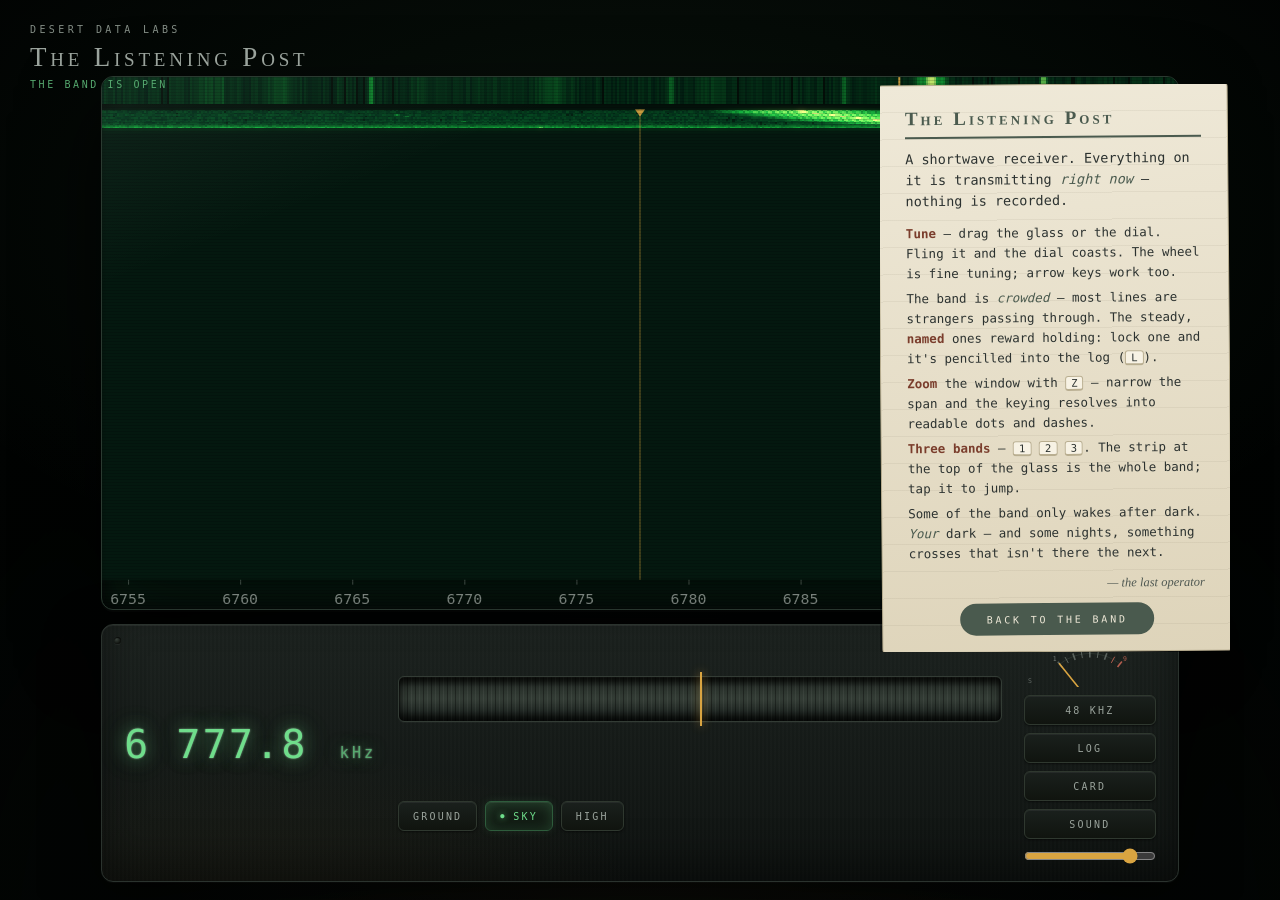
==== commit 243486a9: "Visual elevation: a real CRT, a machined chassis, and a picture-driven waterfall The set now reads l" ====
--- a/index.html
+++ b/index.html
@@ -54,15 +54,24 @@
   overflow: hidden;
 }
 
-/* the room: a cold spill of light from the display */
+/* the room: a cold spill of phosphor light from the glass above, a warm
+   pool from the dial lamp below, and the dark corners of a room at 3 AM */
 body::before {
   content: '';
   position: fixed; inset: 0;
   background:
-    radial-gradient(110vmax 70vmax at 50% 30%, rgba(111,221,139,.05) 0%, transparent 55%),
-    radial-gradient(80vmax 80vmax at 50% 115%, #020303 0%, transparent 60%);
+    radial-gradient(120vmax 62vmax at 50% 24%, rgba(111,221,139,.07) 0%, transparent 52%),
+    radial-gradient(70vmax 44vmax at 50% 92%, rgba(217,164,65,.045) 0%, transparent 55%),
+    radial-gradient(100vmax 100vmax at 50% 120%, #02050400 0%, #010302 72%),
+    radial-gradient(150vmax 100vmax at 50% 50%, transparent 42%, rgba(0,0,0,.55) 100%);
   pointer-events: none;
-}
+  z-index: 0;
+}
+/* the faintest breathing in the room glow — the set is alive, not a still */
+@media (prefers-reduced-motion: no-preference) {
+  body::before { animation: roomBreath 11s ease-in-out infinite; }
+}
+@keyframes roomBreath { 0%,100% { opacity: .92; } 50% { opacity: 1; } }
 
 .sr-only {
   position: absolute; width: 1px; height: 1px;
@@ -114,18 +123,22 @@
   gap: 14px;
 }
 
-/* the glass: waterfall bezel */
+/* the glass: a CRT tube behind thick glass, set into the chassis. The bezel
+   is a machined ring; the tube face curves; the phosphor is under glass. */
 .glass {
   position: relative;
-  border-radius: 10px;
-  background: #060a08;
-  border: 1px solid #223028;
+  border-radius: 12px;
+  background: #05100b;
+  border: 1px solid #2b3a31;
   box-shadow:
-    0 30px 70px rgba(0,0,0,.7),
-    inset 0 2px 22px rgba(0,0,0,.9),
-    inset 0 0 80px rgba(111,221,139,.04);
+    0 34px 80px rgba(0,0,0,.75),               /* the set sits proud of the desk */
+    0 2px 0 rgba(255,255,255,.03),             /* a lit top lip on the bezel */
+    inset 0 2px 26px rgba(0,0,0,.92),          /* the tube recesses into the frame */
+    inset 0 0 0 3px #0a1510,                   /* the black bezel gasket */
+    inset 0 0 90px rgba(111,221,139,.05);      /* phosphor spill onto the glass */
   overflow: hidden;
   min-height: 0;
+  isolation: isolate;
 }
 #waterfall {
   position: absolute; inset: 0;
@@ -134,15 +147,29 @@
   cursor: crosshair;
   touch-action: none;
 }
-.glass::after { /* glass curvature glare */
+/* under-glass layers: scanlines, tube vignette (corner darkening from the
+   curved face), and a soft diagonal glare on the outer glass */
+.glass::after {
   content: '';
   position: absolute; inset: 0;
-  background: linear-gradient(158deg, rgba(255,255,255,.05) 0%, transparent 26%);
+  z-index: 2;
   pointer-events: none;
-}
-
-/* ---- the panel ---- */
+  background:
+    linear-gradient(158deg, rgba(214,240,222,.06) 0%, transparent 22%),
+    radial-gradient(130% 120% at 50% 46%, transparent 58%, rgba(1,4,3,.5) 100%),
+    repeating-linear-gradient(0deg, rgba(0,0,0,.16) 0 1px, transparent 1px 3px);
+  mix-blend-mode: normal;
+}
+@media (prefers-reduced-motion: reduce) {
+  /* the scanlines are decoration, not information — drop them for reduced motion */
+  .glass::after { background:
+    linear-gradient(158deg, rgba(214,240,222,.06) 0%, transparent 22%),
+    radial-gradient(130% 120% at 50% 46%, transparent 58%, rgba(1,4,3,.5) 100%); }
+}
+
+/* ---- the panel: a machined faceplate, lit from within ---- */
 .panel {
+  position: relative;
   display: grid;
   grid-template-columns: auto 1fr auto;
   grid-template-areas:
@@ -150,19 +177,39 @@
     "freq bands side";
   gap: 10px 22px;
   align-items: center;
-  background: linear-gradient(180deg, var(--chassis-2), var(--chassis));
-  border: 1px solid #232a26;
-  border-radius: 10px;
+  /* brushed metal: a faint vertical grain over the chassis gradient, warmed
+     by the dial lamp pooling up from the frequency readout in the corner */
+  background:
+    radial-gradient(60% 120% at 16% 120%, rgba(217,164,65,.06) 0%, transparent 60%),
+    repeating-linear-gradient(90deg, rgba(255,255,255,.012) 0 2px, rgba(0,0,0,.012) 2px 4px),
+    linear-gradient(180deg, #1b211e, #0e1210);
+  border: 1px solid #2b332e;
+  border-radius: 12px;
   padding: 16px 22px;
-  box-shadow: 0 18px 50px rgba(0,0,0,.6), inset 0 1px 0 rgba(255,255,255,.05);
-}
+  box-shadow:
+    0 20px 54px rgba(0,0,0,.62),
+    0 1px 0 rgba(255,255,255,.04),
+    inset 0 1px 0 rgba(255,255,255,.06),
+    inset 0 -18px 40px rgba(0,0,0,.4);
+}
+/* two machine screws sunk into the faceplate corners */
+.panel::before, .panel::after {
+  content: '';
+  position: absolute; top: 12px; width: 7px; height: 7px; border-radius: 50%;
+  background: radial-gradient(circle at 35% 30%, #3a433d, #10130f 70%);
+  box-shadow: inset 0 1px 1px rgba(0,0,0,.8), 0 1px 0 rgba(255,255,255,.05);
+  pointer-events: none;
+}
+.panel::before { left: 12px; }
+.panel::after { right: 12px; }
 
 .freq-stack { grid-area: freq; min-width: 7.2ch; }
 .freq {
   font-size: clamp(26px, 4.4vmin, 44px);
   letter-spacing: .06em;
   color: var(--phos);
-  text-shadow: 0 0 14px rgba(111,221,139,.45);
+  /* a lit readout: a tight glow plus a soft halo, like a nixie behind glass */
+  text-shadow: 0 0 2px rgba(201,255,212,.6), 0 0 16px rgba(111,221,139,.5), 0 0 34px rgba(111,221,139,.22);
   font-variant-numeric: tabular-nums;
 }
 /* the nameplate: when you lock a station, the set tells you what it is */
@@ -175,7 +222,7 @@
 }
 .station-id.on { opacity: 1; }
 .freq .khz { font-size: .38em; color: var(--phos-text); letter-spacing: .2em; margin-left: 6px; }
-.freq.locked { color: var(--amber); text-shadow: 0 0 16px rgba(217,164,65,.5); }
+.freq.locked { color: var(--amber); text-shadow: 0 0 2px rgba(255,224,160,.6), 0 0 18px rgba(217,164,65,.55), 0 0 38px rgba(217,164,65,.25); }
 /* the pencil line: a hold-to-log in progress, drawing itself */
 .lockbar {
   height: 2px; width: 0%;
@@ -185,17 +232,22 @@
   transition: width .2s linear;
 }
 
-/* the dial: a brushed tuning strip */
+/* the dial: a milled tuning drum seen edge-on — fluted ticks catching light,
+   curving away into shadow at the top and bottom of the barrel */
 #dial {
   grid-area: dial;
   position: relative;
   height: 46px;
   border-radius: 6px;
   background:
-    repeating-linear-gradient(90deg, #1b201d 0 7px, #232a26 7px 8px),
-    linear-gradient(180deg, #262d29, #141816);
-  border: 1px solid #2c342f;
-  box-shadow: inset 0 3px 8px rgba(0,0,0,.7);
+    repeating-linear-gradient(90deg, rgba(0,0,0,.35) 0 1px, transparent 1px 4px, rgba(255,255,255,.05) 4px 5px, transparent 5px 8px),
+    linear-gradient(180deg, #10130f 0%, #2b332d 22%, #333c35 50%, #232a26 78%, #0e120f 100%);
+  border: 1px solid #333c35;
+  box-shadow:
+    inset 0 6px 10px rgba(0,0,0,.55),
+    inset 0 -6px 10px rgba(0,0,0,.55),
+    inset 0 1px 0 rgba(255,255,255,.06),
+    0 1px 0 rgba(255,255,255,.03);
   cursor: ew-resize;
   touch-action: none;
 }
@@ -211,23 +263,27 @@
 .bands { grid-area: bands; display: flex; gap: 8px; }
 .side { grid-area: side; display: flex; flex-direction: column; gap: 8px; align-items: stretch; }
 
+/* the chips: injection-moulded keys with a lit top edge and a pressed feel */
 button.chip {
   font-family: var(--mono);
   font-size: 10px; letter-spacing: .22em; text-transform: uppercase;
   color: var(--pencil);
-  background: #141917;
-  border: 1px solid #2b332e;
+  background: linear-gradient(180deg, #1a201d, #10140f);
+  border: 1px solid #2f382f;
   border-radius: 6px;
   padding: 9px 14px 8px;
   cursor: pointer;
-  transition: color .15s, border-color .15s, box-shadow .15s;
+  box-shadow: inset 0 1px 0 rgba(255,255,255,.05), 0 1px 2px rgba(0,0,0,.5);
+  transition: color .15s, border-color .15s, box-shadow .15s, transform .06s;
 }
 button.chip:hover { color: var(--phos); border-color: var(--phos-dim); }
+button.chip:active { transform: translateY(1px); box-shadow: inset 0 2px 4px rgba(0,0,0,.6); }
 button.chip[aria-pressed="true"] {
   color: var(--phos); border-color: var(--phos-dim);
-  box-shadow: inset 0 0 12px rgba(111,221,139,.15);
-}
-button.chip[aria-pressed="true"]::before { content: '\25CF\2002'; font-size: 7px; vertical-align: 2px; }
+  background: linear-gradient(180deg, #17241a, #0e150f);
+  box-shadow: inset 0 0 14px rgba(111,221,139,.2), inset 0 1px 0 rgba(201,255,212,.08), 0 0 10px rgba(111,221,139,.1);
+}
+button.chip[aria-pressed="true"]::before { content: '\25CF\2002'; font-size: 7px; vertical-align: 2px; text-shadow: 0 0 6px rgba(111,221,139,.8); }
 button.chip:focus-visible { outline: 2px solid var(--focus); outline-offset: 2px; }
 
 /* S-meter */
@@ -1582,11 +1638,22 @@
       return;
     }
     if (st && st.type === 'sstv') {
-      /* the picture is a textured band: scan-line shimmer */
+      /* the picture drives the paint, not a screen-space sine. The video
+         subcarrier band brightens with the luma of the pixel being sent
+         RIGHT NOW (the same LP.sstv.lumaAt the audio FMs on), and the
+         instantaneous FM tone rides as a bright line within the band —
+         so what the waterfall shows is genuinely the picture, one model. */
+      const prog = st.prog ? st.prog(t) : -1;
+      const luma = (prog >= 0 && LP.sstv && LP.sstv.lumaAt) ? LP.sstv.lumaAt(prog) : 0.4;
       const w = Math.max(2, sigma * 2);
-      for (let i = Math.max(0, Math.floor(center - w)); i < Math.min(cols, center + w); i++) {
-        out[i] += amp * (0.35 + 0.65 * Math.abs(Math.sin(i * 1.7 + t / 60)));
-      }
+      const lo = Math.max(0, Math.floor(center - w)), hi = Math.min(cols, center + w);
+      for (let i = lo; i < hi; i++) {
+        const edge = 1 - Math.abs((i - center) / w);      /* the band envelope */
+        out[i] += amp * (0.22 + 0.7 * luma) * Math.max(0, edge);
+      }
+      /* the live scanning tone: black 1500 Hz at the low edge, white 2300 at
+         the high edge — the sub-carrier the sound is sweeping this instant */
+      splat(out, center + (luma - 0.5) * 2 * w * 0.72, Math.max(0.7, sigma * 0.22), amp * 1.15);
       return;
     }
     if (st && st.type === 'jammer') {
@@ -2455,6 +2522,9 @@
   const rng = LP.mulberry(9130);
 
   let lastRow = 0, lastRibbon = 0, ribbonImg = null, dirty = true;
+  /* phosphor bloom is a glow effect, not information: on for motion, off for
+     reduced-motion (and it costs one blurred blit, so it stays cheap) */
+  const bloom = !LP.rm.matches;
 
   /* soft-knee transfer: peaks glow near-white but never flatten, so QSB
      fading stays readable all the way down the raster's history */
@@ -2536,6 +2606,20 @@
       cx.imageSmoothingEnabled = false;
       cx.drawImage(wf, 0, 0, COLS, ROWS, 0, wfY, w, wfH);
       cx.imageSmoothingEnabled = true;
+      /* PHOSPHOR BLOOM: a second, blurred, additive pass so bright traces
+         glow and halo the way a real tube does — the single most "CRT" move.
+         One extra blit at the 30 Hz composite rate; skipped for reduced motion
+         and when the filter API is missing. */
+      if (bloom && cx.filter !== undefined) {
+        cx.save();
+        cx.globalCompositeOperation = 'lighter';
+        cx.globalAlpha = 0.5;
+        cx.filter = `blur(${Math.max(1.5, wfH * 0.006)}px)`;
+        cx.imageSmoothingEnabled = true;
+        cx.drawImage(wf, 0, 0, COLS, ROWS, 0, wfY, w, wfH);
+        cx.filter = 'none';
+        cx.restore();
+      }
     }
 
     /* center line: where you are listening (device-pixel true weights) */
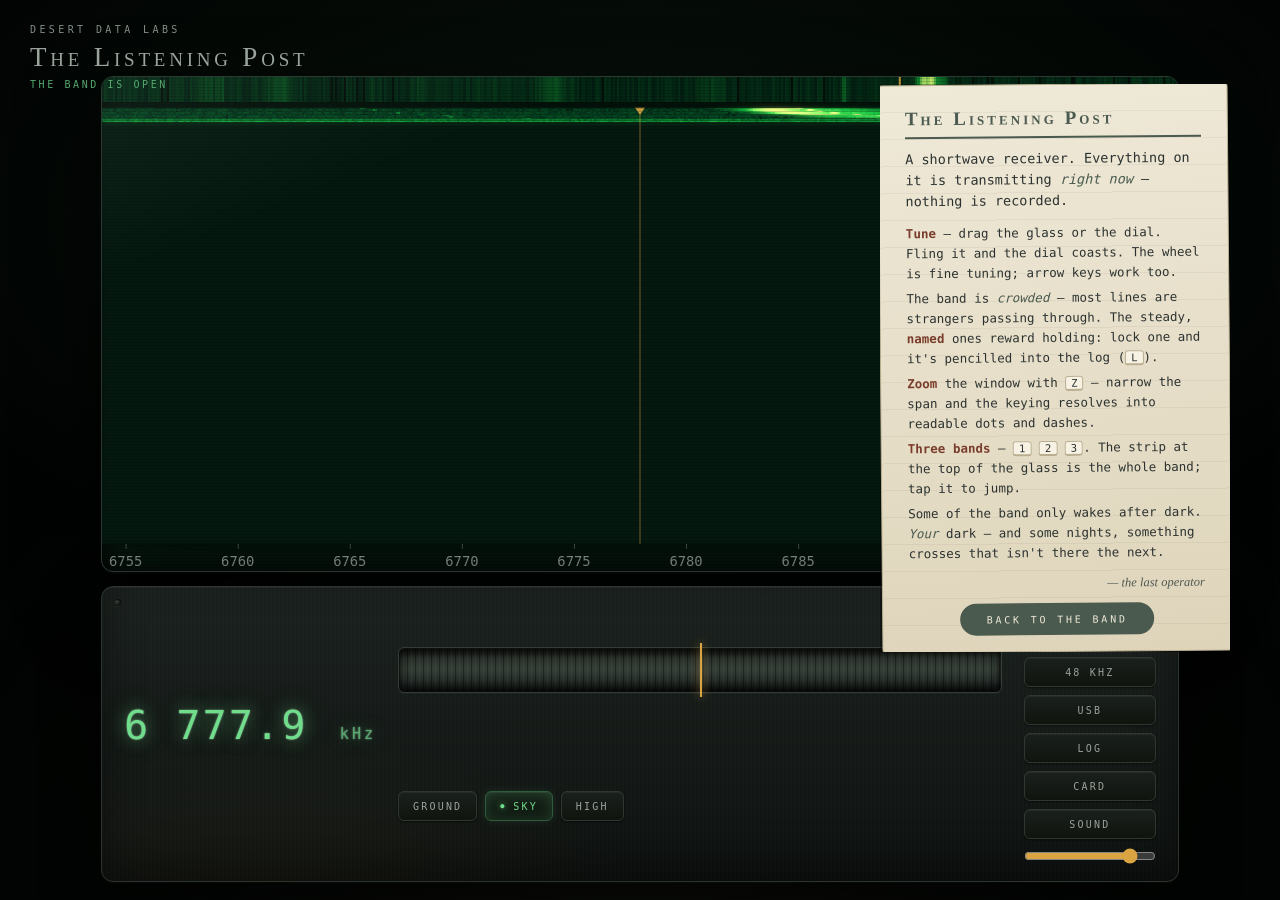
==== commit 277c0ef0: "Clear the deferred shelf (batch 1): sideband, model-driven texture, phone reflow, scheduler dedup, m" ====
--- a/index.html
+++ b/index.html
@@ -528,22 +528,32 @@
   }
 }
 
-/* phones: stack the panel */
+/* phones: the controls flow into a compact row UNDER the dial so the glass
+   keeps its height instead of being letterboxed by a tall chip column */
 @media (max-width: 680px) {
   .rig { padding: 66px 3vw 12px; gap: 10px; }
   .masthead { top: 12px; left: 16px; }
   .masthead .sub { display: none; }
   .panel {
-    grid-template-columns: 1fr auto;
+    grid-template-columns: auto 1fr;
     grid-template-areas:
       "dial dial"
-      "freq side"
-      "bands side";
+      "freq bands"
+      "side side";
     padding: 12px 14px;
     gap: 10px 12px;
   }
   .freq { font-size: 27px; }
-  #smeter { width: 104px; height: 38px; }
+  .side {
+    flex-direction: row;
+    flex-wrap: wrap;
+    align-items: center;
+    justify-content: center;
+    gap: 8px;
+  }
+  .side .chip { flex: 0 0 auto; }
+  #smeter { width: 96px; height: 38px; margin: 0; order: -1; }
+  input.vol { width: 120px; }
   .develop { top: auto; bottom: 150px; }
   .logbook { top: 66px; }
 }
@@ -584,6 +594,7 @@
     <div class="side">
       <canvas id="smeter" aria-hidden="true"></canvas>
       <button class="chip" id="zoom-toggle" disabled aria-label="Span: 48 kilohertz. Zoom the window.">48 kHz</button>
+      <button class="chip" id="sb-toggle" disabled aria-label="Sideband: upper. Press to switch.">USB</button>
       <button class="chip" id="log-toggle" disabled aria-expanded="false" aria-controls="logbook">Log</button>
       <button class="chip" id="card-toggle" disabled aria-expanded="false" aria-controls="opcard">Card</button>
       <button class="chip" id="sound-toggle" disabled aria-pressed="false">Sound</button>
@@ -1354,13 +1365,13 @@
   /* Dozens of minor signals seeded fresh each day — weak CW ragchews,
      drifting carriers, splatter. Not loggable, never named: they exist so
      the named stations are discoveries in a crowd, not exhibits in a hall. */
-  const minors = (() => {
+  function buildMinors() {
     const list = [];
     const rnd = LP.mulberry(daySeed() * 31 + 7);
     const CALLS = 'KNWV';
     const L = () => String.fromCharCode(65 + Math.floor(rnd() * 26));
     const mkCall = () => CALLS[Math.floor(rnd() * 4)] + Math.floor(1 + rnd() * 9) + L() + L() + L();
-    for (let b = 0; b < 3; b++) {
+    for (let b = 0; b < BANDS.length; b++) {
       const B = BANDS[b];
       for (let i = 0; i < 24; i++) {
         let f = B.lo + 6 + rnd() * (B.hi - B.lo - 12);
@@ -1392,7 +1403,22 @@
       }
     }
     return list;
-  })();
+  }
+  /* the crowd is seeded fresh each day. A tab left open across local midnight
+     re-rolls it IN PLACE (the exported array reference must stay valid, since
+     the audio holds it), and the sleeper re-picks its carrier for the new
+     night. The named stations already re-seed themselves the same way. */
+  const minors = buildMinors();
+  let minorsDay = daySeed();
+  function reseedDay() {
+    const d = daySeed();
+    if (d === minorsDay) return;
+    minorsDay = d;
+    const fresh = buildMinors();
+    minors.length = 0;
+    for (const nm of fresh) minors.push(nm);
+    sleeper._day = -1; /* force the breathing carrier to be re-chosen */
+  }
   /* on the air in bursts: a seeded duty schedule, no two alike. The slot roll
      is cached — this runs for every minor on every raster row. */
   function minorActive(m, t) {
@@ -1417,14 +1443,16 @@
      Now and then it stops. Slightly too long. It is not on the station
      list. It is not loggable. It is not acknowledged, here or anywhere. */
   const sleeper = {
-    m: null, _tried: false,
+    m: null, _day: -1,
     night() { return LP.mulberry(daySeed() + 808)() < 0.13; },
     gain(m, t) {
-      if (!this._tried) {
-        this._tried = true;
+      const d = daySeed();
+      if (d !== this._day) {   /* a new night: re-pick (or clear) the breather */
+        this._day = d;
+        this.m = null;
         if (this.night()) {
           const carriers = minors.filter(x => x.kind === 'carrier');
-          if (carriers.length) this.m = carriers[Math.floor(LP.mulberry(daySeed() + 809)() * carriers.length)];
+          if (carriers.length) this.m = carriers[Math.floor(LP.mulberry(d + 809)() * carriers.length)];
         }
       }
       if (m !== this.m) return 1;
@@ -1579,6 +1607,7 @@
   /* one row: intensity 0..1 per column across [fLo..fHi] at time t */
   const sferic = { until: 0, level: 0, lastRoll: 0 };
   function spectrumRow(out, fLo, fHi, t, bandIx, rng) {
+    reseedDay(); /* roll the crowd over at local midnight for tabs left open */
     const cols = out.length;
     /* atmospheric noise falls WITH frequency, as it does on a real HF rig */
     const noiseBase = 0.079 - bandIx * 0.012;
@@ -1657,21 +1686,34 @@
       return;
     }
     if (st && st.type === 'jammer') {
-      /* a wall of hash: wideband, textured, unmusical */
+      /* a wall of hash: genuinely content-free, so the texture is honest
+         noise — but seeded per-slot from the MODEL (not the screen), so two
+         listeners see the same wall and it pulses with the jammer's own
+         swing rather than with the paint rate */
       const w = Math.max(2, sigma * 2);
-      for (let i = Math.max(0, Math.floor(center - w)); i < Math.min(cols, center + w); i++) {
-        out[i] += amp * (0.5 + 0.5 * Math.abs(Math.sin(i * 12.9898 + t / 35)));
-      }
+      const slot = Math.floor(t / 90);
+      const jr = LP.mulberry((slot * 2654435761) | 0);
+      const lo = Math.max(0, Math.floor(center - w)), hi = Math.min(cols, center + w);
+      for (let i = lo; i < hi; i++) out[i] += amp * (0.35 + 0.65 * jr());
       return;
     }
     if (st && st.type === 'music') {
+      /* AURORA's spectrum shows the NOTE it is playing this instant: the same
+         wall-clock step and seeded scale the audio schedules, so the bright
+         line in the band is the tone you hear, not a screen-space ripple */
       const w = Math.max(2, sigma * 2);
-      for (let i = Math.max(0, Math.floor(center - w)); i < Math.min(cols, center + w); i++) {
+      const step = Math.floor(t / 320);
+      const nr = LP.mulberry((20260716 + LP.date(t).getDate() * 977 + step) | 0);
+      const scale = [0, 3, 5, 7, 10, 12, 15];
+      const deg = scale[Math.floor(nr() * scale.length)];
+      const lo = Math.max(0, Math.floor(center - w)), hi = Math.min(cols, center + w);
+      for (let i = lo; i < hi; i++) {
         const x = (i - center) / w;
-        out[i] += amp * Math.max(0, 1 - x * x) * (0.35 + 0.4 * Math.abs(Math.sin(i * 0.9 + t / 140)));
-      }
-      /* carrier spike in the middle */
-      splat(out, center, 1, amp * 1.2);
+        out[i] += amp * Math.max(0, 1 - x * x) * 0.5;   /* the warm lowpassed band */
+      }
+      splat(out, center, 1, amp * 1.2);                  /* the carrier */
+      /* the lead voice, placed by its scale degree within the audio band */
+      splat(out, center + (deg / 15 - 0.5) * 1.4 * w, Math.max(0.7, sigma * 0.3), amp * 0.9);
       return;
     }
     splat(out, center, sigma, amp);
@@ -1720,7 +1762,7 @@
 /* the receiver state: one VFO, one band, one span (the width of the window
    the waterfall resolves). Arrival parks it a nudge below AURORA so the first
    drag of the dial tunes INTO the music. */
-LP.rx = { band: 1, vfo: 6779.0, span: 48, dwellT0: performance.now() };
+LP.rx = { band: 1, vfo: 6779.0, span: 48, sb: 'USB', dwellT0: performance.now() };
 LP.SPANS = [48, 24, 12];   /* wide to narrow: zoom in and the keying resolves */
 
 
@@ -1957,6 +1999,18 @@
     try { v.g.disconnect(); } catch { }
   }
 
+  /* schedule a keyed gain envelope: the level NOW, then every keying edge in
+     the lookahead window pre-placed on the audio clock, so a stalled frame can
+     never smear a dit into a stuck carrier. ONE copy — the beacons, THE
+     CONSTANT, the net unison, and the underbrush ragchews all key through it. */
+  function scheduleKeying(gain, edges, lvl, now, t, onNow, tc) {
+    gain.cancelScheduledValues(now);
+    gain.setTargetAtTime(onNow ? lvl : 0, now, tc || 0.012);
+    for (const e of edges) {
+      gain.setTargetAtTime(e.on ? lvl : 0, now + Math.max(0.001, (e.t - t) / 1000), 0.008);
+    }
+  }
+
   /* the S-meter reads the MODEL, not the audio path: it works with sound
      off, opted out, or before the first gesture */
   function meterScan(t) {
@@ -1985,6 +2039,10 @@
     const rx = LP.rx;
     const now = ctx.currentTime;
     const K = 0.012; /* keying time-constant */
+    /* the BFO with a sideband: off = vfo - f, so a signal ABOVE the dial has
+       off < 0. On USB that beats high; LSB turns every pitch over. */
+    const sbDir = LP.rx.sb === 'LSB' ? -1 : 1;
+    const bfo = (o) => -o * sbDir * 1000;
 
     /* which stations are within earshot (±5 kHz) */
     const near = new Set();
@@ -2003,35 +2061,24 @@
       if (v.pan) v.pan.pan.setTargetAtTime(LP.clamp((st.f - rx.vfo) / 3.5, -0.75, 0.75), now, 0.08);
 
       if (st.type === 'beacon') {
-        /* CW against the BFO: pitch IS your tuning error (1 kHz off = 1 kHz beat,
-           floored at 300 Hz so zero-beat stays musical) */
-        const pitch = LP.clamp(300 + Math.abs(off) * 1000 + (st.pitchBias || 0), 220, 1900);
+        /* CW against the BFO: pitch IS your tuning error, and now it has a
+           SIDE — on USB a signal above the dial beats high and below beats
+           low; LSB inverts it. Flip the sideband and the whole band's pitches
+           turn over, exactly as on a real set. */
+        const pitch = LP.clamp(300 + bfo(off) + (st.pitchBias || 0), 120, 1900);
         v.o.frequency.setTargetAtTime(pitch, now, 0.03);
-        /* keying is SCHEDULED 330ms ahead on the audio clock: a stalled frame
-           can no longer smear a dit into a stuck carrier */
-        const lvl = str * sel * 0.30;
-        const gg = v.g.gain;
-        gg.cancelScheduledValues(now);
-        gg.setTargetAtTime(st.activity(t) > 0 ? lvl : 0, now, K);
-        for (const e of LP.band.keyEdges(st, t, t + 330)) {
-          gg.setTargetAtTime(e.on ? lvl : 0, now + Math.max(0.001, (e.t - t) / 1000), 0.008);
-        }
+        /* keying is SCHEDULED 330ms ahead on the audio clock */
+        scheduleKeying(v.g.gain, LP.band.keyEdges(st, t, t + 330), str * sel * 0.30, now, t, st.activity(t) > 0, K);
       } else if (st.type === 'constant') {
         /* while the tenant is present it does not obey the BFO: the same
            pitch at every tuning error (it never arrived as radio), and a
            dead-center stereo image (it is not coming from a direction).
            Afterward: an ordinary beacon, at last. */
         const here = LP.band.present();
-        const pitch = here ? 470 : LP.clamp(300 + Math.abs(off) * 1000, 220, 1900);
+        const pitch = here ? 470 : LP.clamp(300 + bfo(off), 120, 1900);
         v.o.frequency.setTargetAtTime(pitch, now, 0.03);
         if (v.pan) v.pan.pan.setTargetAtTime(here ? 0 : LP.clamp((st.f - rx.vfo) / 3.5, -0.75, 0.75), now, 0.08);
-        const lvl = str * sel * 0.30;
-        const gg = v.g.gain;
-        gg.cancelScheduledValues(now);
-        gg.setTargetAtTime(st.activity(t) > 0 ? lvl : 0, now, K);
-        for (const e of LP.band.keyEdges(st, t, t + 330)) {
-          gg.setTargetAtTime(e.on ? lvl : 0, now + Math.max(0.001, (e.t - t) / 1000), 0.008);
-        }
+        scheduleKeying(v.g.gain, LP.band.keyEdges(st, t, t + 330), str * sel * 0.30, now, t, st.activity(t) > 0, K);
       } else if (st.type === 'buzzer') {
         const p = st.phase(t);
         v.g.gain.setTargetAtTime(str * sel * 0.26, now, K);
@@ -2181,13 +2228,7 @@
          the same moment — each in its own timbre, all in one rhythm. The
          beacon paths above already schedule it; this covers the rest. */
       if (LP.band.netActive(t) && st.type !== 'beacon' && st.type !== 'constant' && st.type !== 'jammer') {
-        const lvl = str * sel * 0.28;
-        const gg = v.g.gain;
-        gg.cancelScheduledValues(now);
-        gg.setTargetAtTime(st.activity(t) > 0 ? lvl : 0, now, 0.008);
-        for (const e of LP.band.keyEdges(st, t, t + 330)) {
-          gg.setTargetAtTime(e.on ? lvl : 0, now + Math.max(0.001, (e.t - t) / 1000), 0.008);
-        }
+        scheduleKeying(v.g.gain, LP.band.keyEdges(st, t, t + 330), str * sel * 0.28, now, t, st.activity(t) > 0, 0.008);
       }
     }
 
@@ -2211,17 +2252,9 @@
       } else if (m.kind === 'splatter') {
         v.o.frequency.setTargetAtTime(140 + Math.abs(off) * 260, now, 0.05);
         v.g.gain.setTargetAtTime(str * sel * 0.05, now, K);
-      } else { /* cw */
-        /* the ragchews get the same lookahead keying the beacons earned:
-           a stalled frame can't smear a stranger's dit either */
-        v.o.frequency.setTargetAtTime(LP.clamp(300 + Math.abs(off) * 1000, 220, 1700), now, 0.03);
-        const lvl = str * sel * 0.16;
-        const gg = v.g.gain;
-        gg.cancelScheduledValues(now);
-        gg.setTargetAtTime(LP.band.morseOn(m._m, t) ? lvl : 0, now, K);
-        for (const e of LP.band.keyEdges(m, t, t + 330, true)) {
-          gg.setTargetAtTime(e.on ? lvl : 0, now + Math.max(0.001, (e.t - t) / 1000), 0.008);
-        }
+      } else { /* cw — a ragchew keeps the sideband sense too */
+        v.o.frequency.setTargetAtTime(LP.clamp(300 + bfo(off), 120, 1700), now, 0.03);
+        scheduleKeying(v.g.gain, LP.band.keyEdges(m, t, t + 330, true), str * sel * 0.16, now, t, LP.band.morseOn(m._m, t), K);
       }
     }
 
@@ -2257,7 +2290,7 @@
         if (!v) { v = mkVoice({ type: 'echo', id: 'THE ECHO' }); voices.set('THE ECHO', v); }
         if (v.pan) v.pan.pan.setTargetAtTime(LP.clamp((ef - rx.vfo) / 3.5, -0.75, 0.75), now, 0.08);
         /* the same beat law as any carrier, shaded 40 Hz flat — a memory */
-        v.o.frequency.setTargetAtTime(LP.clamp(300 + eoff * 1000, 220, 1900) - 40, now, 0.03);
+        v.o.frequency.setTargetAtTime(LP.clamp(300 + bfo(rx.vfo - ef), 120, 1900) - 40, now, 0.03);
         const esel = Math.exp(-(eoff * eoff) / (2 * 0.42 * 0.42));
         v.g.gain.setTargetAtTime(lde.activity(t) * esel * 0.07, now, K);
       }
@@ -3424,6 +3457,25 @@
   if (zoomBtn) zoomBtn.addEventListener('click', () => { LP.cycleSpan(); reflectZoom(); });
   reflectZoom();
 
+  /* ---------- sideband: flip the BFO and the band's pitches turn over ---------- */
+  const sbBtn = document.getElementById('sb-toggle');
+  const savedSb = LP.store.get('sb', 'USB');
+  if (savedSb === 'USB' || savedSb === 'LSB') LP.rx.sb = savedSb;
+  function reflectSb() {
+    if (!sbBtn) return;
+    sbBtn.textContent = LP.rx.sb;
+    sbBtn.setAttribute('aria-label', `Sideband: ${LP.rx.sb === 'USB' ? 'upper' : 'lower'}. Press to switch.`);
+  }
+  function toggleSb() {
+    LP.rx.sb = LP.rx.sb === 'USB' ? 'LSB' : 'USB';
+    LP.store.set('sb', LP.rx.sb);
+    reflectSb();
+    LP.say(`${LP.rx.sb === 'USB' ? 'Upper' : 'Lower'} sideband.`);
+  }
+  LP.toggleSb = toggleSb;
+  if (sbBtn) sbBtn.addEventListener('click', toggleSb);
+  reflectSb();
+
   /* ---------- the operator's card: docked, never a wall ---------- */
   const cardBtn = document.getElementById('card-toggle');
   const card = document.getElementById('opcard');
@@ -3451,6 +3503,7 @@
      whatever chip is focused. */
   addEventListener('keydown', (e) => {
     if (e.ctrlKey || e.metaKey || e.altKey) return; /* never hijack a chord */
+    if (e.isComposing || e.keyCode === 229) return; /* mid-IME composition is not a shortcut (WCAG 2.1.4) */
     if (e.key === 'Escape' && !card.hidden) { showCard(false); return; }
     if (e.key === 'Escape' && !document.getElementById('logbook').hidden) { toggleLog(false); return; }
     const el = e.target instanceof HTMLElement ? e.target : null;
@@ -3472,6 +3525,7 @@
       case '3': setBand(2); break;
       case 'z': case 'Z': LP.cycleSpan(); break;
       case 'l': case 'L': toggleLog(); break;
+      case 's': case 'S': toggleSb(); break;
       default: return;
     }
     e.preventDefault();
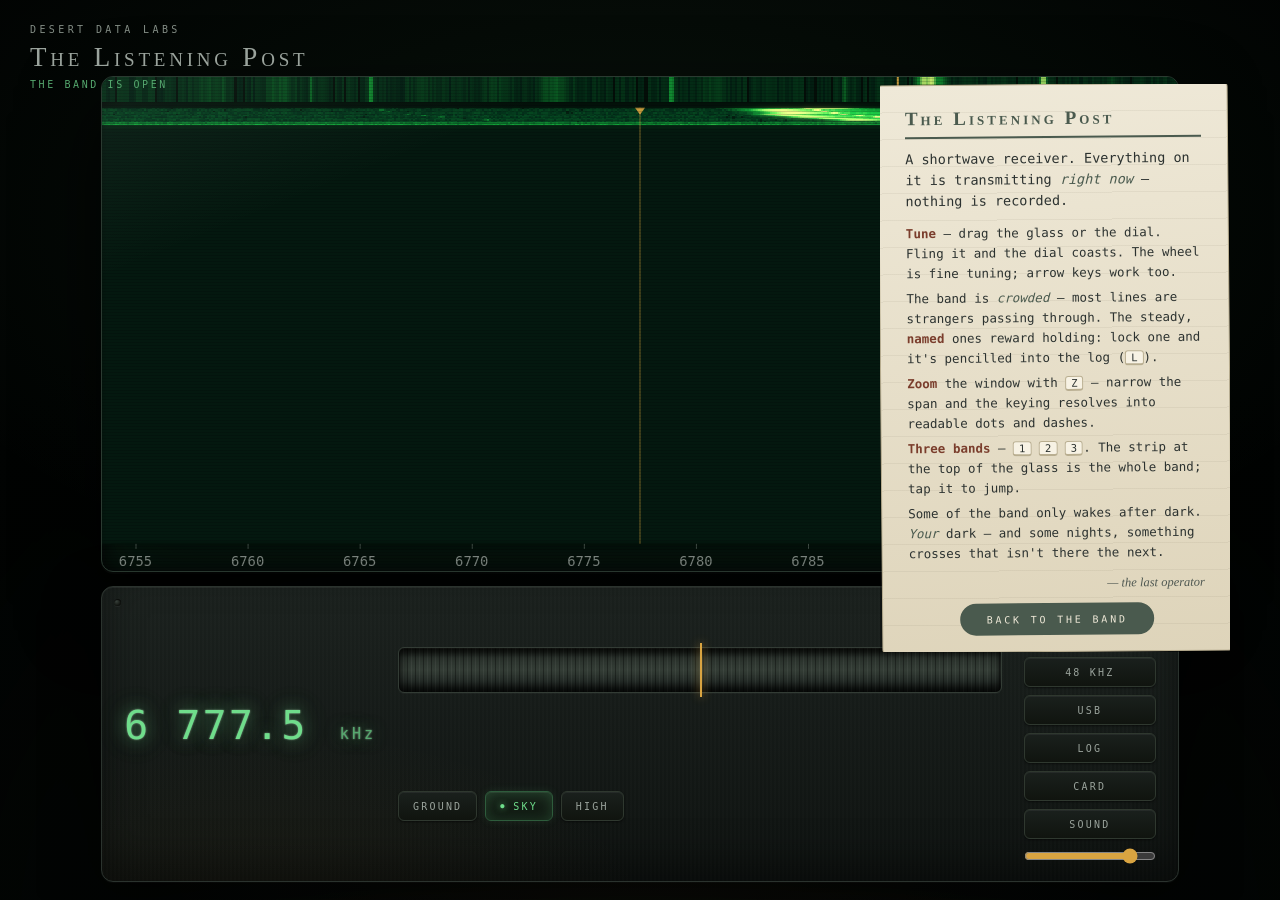
==== commit 2a1c178d: "WEFAX — a weather-chart station (batch 2, the last big shelf item) A new HIGH-band station (9410 kHz" ====
--- a/index.html
+++ b/index.html
@@ -621,6 +621,11 @@
   <aside class="develop" id="develop" aria-label="Picture decoder" hidden>
     <canvas id="sstv" width="320" height="240" role="img" aria-label="No picture received yet."></canvas>
     <p class="strip"><span id="sstv-id">—</span><span id="sstv-pct"></span></p>
+  </aside>
+
+  <aside class="develop" id="wefax-develop" aria-label="Weather chart decoder" hidden>
+    <canvas id="wefax" width="320" height="240" role="img" aria-label="No chart received yet."></canvas>
+    <p class="strip"><span id="wefax-id">—</span><span id="wefax-pct"></span></p>
   </aside>
 
   <aside class="logbook" id="logbook" aria-label="Station log" hidden>
@@ -1235,6 +1240,32 @@
     },
   });
 
+  /* WEFAX: HF radiofax, the weather drawn slowly. 120 lines/minute, FM with
+     black at 1500 Hz and white at 2300 — a synoptic analysis chart whose
+     pressure systems track the day's real space weather (a storm draws a
+     deeper low). A finished chart pins to the log beside the postcards. */
+  S.push({
+    id: 'WEFAX', name: 'WEFAX', f: 9410.0, band: 2, type: 'wefax', bw: 1.9,
+    note: 'the weather, drawn slowly',
+    _m: compileMorse('RYRY DE WX WX ANALYSIS', 16, 3000),
+    PERIOD: 480000, H: 240, START: 5000, LPM: 120,
+    get LINE() { return 60000 / this.LPM; },            /* 500 ms/line */
+    get TX() { return this.START + this.H * this.LINE; },
+    prog(t) {
+      const m = t % this.PERIOD;
+      if (m >= this.TX) return -1;
+      return m < this.START ? 0 : (m - this.START) / (this.H * this.LINE);
+    },
+    lineMs() { return this.LINE; },
+    activity(t) {
+      if (netActive(t)) return morseOn(net.m, t - net.t0) ? 1 : 0;
+      const m = t % this.PERIOD;
+      if (m < this.TX) return 1;
+      if (m > this.TX + 6000 && m < this.TX + 34000) return morseOn(this._m, m - this.TX - 6000) ? 1 : 0;
+      return 0;
+    },
+  });
+
   /* ---------- THE CROSSING: some nights, a bell far away ---------- */
   /* A rare visitor (about one night in four, seeded by the date): a faint
      two-tone crossing bell drifting over 6660. Hearing it at all is the event. */
@@ -1683,6 +1714,18 @@
       /* the live scanning tone: black 1500 Hz at the low edge, white 2300 at
          the high edge — the sub-carrier the sound is sweeping this instant */
       splat(out, center + (luma - 0.5) * 2 * w * 0.72, Math.max(0.7, sigma * 0.22), amp * 1.15);
+      return;
+    }
+    if (st && st.type === 'wefax') {
+      /* the fax is one FM tone: a faint band with a bright line riding where
+         the ink is this instant (2300 white at the high edge → 1500 ink low),
+         from the same table the audio sends */
+      const prog = st.prog ? st.prog(t) : -1;
+      const inkv = (prog >= 0 && LP.wefax && LP.wefax.lineAt) ? LP.wefax.lineAt(prog) : 0.1;
+      const w = Math.max(2, sigma * 2);
+      const lo = Math.max(0, Math.floor(center - w)), hi = Math.min(cols, center + w);
+      for (let i = lo; i < hi; i++) out[i] += amp * 0.28 * Math.max(0, 1 - Math.abs((i - center) / w));
+      splat(out, center + (0.5 - inkv) * 2 * w * 0.72, Math.max(0.7, sigma * 0.22), amp * 1.1);
       return;
     }
     if (st && st.type === 'jammer') {
@@ -1944,6 +1987,12 @@
       v.o.connect(sg).connect(g);
       v.aux.push(sg);
       v._cycle = -1; /* Robot 36 scheduler state */
+    } else if (st.type === 'wefax') {
+      /* HF fax: one FM tone, white paper 2300 Hz down to black ink 1500 */
+      v.o = osc('sine', 2300);
+      const sg = ctx.createGain(); sg.gain.value = 0.5;
+      v.o.connect(sg).connect(g);
+      v.aux.push(sg);
     } else if (st.type === 'crossing') {
       /* a grade-crossing bell heard across a long night: two warm tones
          through a lowpass, swinging back and forth, far away and small */
@@ -2199,6 +2248,20 @@
           v.o.frequency.setTargetAtTime(740, now, 0.02);
           v.g.gain.setTargetAtTime(st.activity(t) * str * sel * 0.2, now, K);
         }
+      } else if (st.type === 'wefax') {
+        /* the fax whine: the tone rides the ink under the drum right now —
+           mostly high (white paper), dipping to 1500 on a black line. The
+           same ink table LP.wefax paints, so the sound IS the chart. */
+        const m = t % st.PERIOD;
+        if (m < st.TX && LP.wefax) {
+          v.g.gain.setTargetAtTime(vol * 0.12, now, K);
+          const prog = st.prog(t);
+          if (m < st.START || prog < 0) v.o.frequency.setTargetAtTime(2300, now, 0.02); /* the white phasing bar */
+          else v.o.frequency.setTargetAtTime(2300 - LP.wefax.lineAt(prog) * 800, now, 0.006);
+        } else {
+          v.o.frequency.setTargetAtTime(700, now, 0.02); /* the CW ident between charts */
+          v.g.gain.setTargetAtTime(st.activity(t) * str * sel * 0.18, now, K);
+        }
       } else if (st.type === 'pips') {
         /* fast keying constant: a 100 ms pip needs edges, not swells */
         v.g.gain.setTargetAtTime(st.activity(t) >= 1 ? str * sel * 0.22 : 0, now, 0.004);
@@ -2763,13 +2826,15 @@
       return;
     } else if (lock) {
       const st = LP.band.stations.find(s => s.id === lock);
-      if (st && st.type === 'sstv') {
+      if (st && (st.type === 'sstv' || st.type === 'wefax')) {
         /* the picture is not morse: while it paints, the masthead says so,
            and during the ident it decodes IN PHASE with the keying */
         const prog = st.prog(t);
-        if (prog >= 0) { subEl.textContent = `PICTURE ${Math.floor(prog * 100)}%`; decoding = true; return; }
-        const identT = (t % st.PERIOD) - st.TX - 8000;
-        subEl.textContent = (identT > 0 && identT < 32000)
+        const label = st.type === 'wefax' ? 'CHART' : 'PICTURE';
+        if (prog >= 0) { subEl.textContent = `${label} ${Math.floor(prog * 100)}%`; decoding = true; return; }
+        const identGap = st.type === 'wefax' ? 6000 : 8000;
+        const identT = (t % st.PERIOD) - st.TX - identGap;
+        subEl.textContent = (identT > 0 && identT < 30000)
           ? (LP.band.decodeMorse(st._m, identT % st._m.total).slice(-44) || '·') : '·';
         decoding = true;
         return;
@@ -2859,6 +2924,7 @@
 
     LP.audio.update(t);
     if (LP.sstv) LP.sstv.update(t);
+    if (LP.wefax) LP.wefax.update(t);
     if (LP.log) LP.log.check(t);
 
     /* the glass repaints only when its content did (the raster is 30 Hz,
@@ -3213,6 +3279,193 @@
 })();
 
 
+/* THE LISTENING POST — WEFAX. HF radiofax, the weather drawn slowly: a
+   synoptic analysis chart transmitted at 120 lines/minute, FM, black ink at
+   1500 Hz and white paper at 2300. The chart is procedural and tracks the
+   day's real space weather — a storm day draws a deeper low. Sit with one to
+   the end and the finished chart is pinned into your log beside the postcards.
+
+   Like POSTCARD, the audio reads lineAt() so the whine you hear IS the ink
+   passing under the drum. */
+LP.wefax = (() => {
+  const W = 320, H = 240;
+  const panel = document.getElementById('wefax-develop');
+  const cv = document.getElementById('wefax');
+  if (!cv) return { update() {}, lineAt() { return 0.9; } };
+  const cx = cv.getContext('2d');
+  const idEl = document.getElementById('wefax-id');
+  const pctEl = document.getElementById('wefax-pct');
+
+  const src = document.createElement('canvas');
+  src.width = W; src.height = H;
+  const sx = src.getContext('2d');
+  let ink = null, genIx = -1, painted = 0, lastSeen = 0, announced = false, curCaption = '';
+
+  /* ---------- the chart ---------- */
+  function generate(seed) {
+    const rnd = LP.mulberry(seed);
+    const k = LP.band.weather.k();
+    /* fax paper: an off-white with a faint tea stain */
+    sx.fillStyle = '#efe9d8'; sx.fillRect(0, 0, W, H);
+    sx.fillStyle = 'rgba(150,135,95,.05)'; sx.fillRect(0, 0, W, H);
+
+    sx.strokeStyle = '#3a4152'; sx.fillStyle = '#3a4152';
+    sx.lineWidth = 0.6;
+    /* the graticule: lat/lon crosses */
+    sx.globalAlpha = 0.35;
+    for (let gx = 40; gx < W; gx += 48) for (let gy = 30; gy < H - 18; gy += 40) {
+      sx.beginPath(); sx.moveTo(gx - 3, gy); sx.lineTo(gx + 3, gy); sx.moveTo(gx, gy - 3); sx.lineTo(gx, gy + 3); sx.stroke();
+    }
+    sx.globalAlpha = 1;
+
+    /* a coastline: a wavy meridian, land faintly shaded to its west */
+    const cxs = 70 + rnd() * 40;
+    sx.beginPath();
+    sx.moveTo(cxs, 22);
+    for (let y = 22; y <= H - 18; y += 6) {
+      sx.lineTo(cxs + Math.sin(y / 34 + seed) * 16 + Math.sin(y / 11) * 4, y);
+    }
+    sx.strokeStyle = '#2b3242'; sx.lineWidth = 1.1; sx.stroke();
+    sx.save();
+    sx.globalAlpha = 0.06; sx.fillStyle = '#4a5a4e';
+    sx.lineTo(0, H - 18); sx.lineTo(0, 22); sx.closePath(); sx.fill();
+    sx.restore();
+
+    /* pressure centres: one LOW (deeper when the band is stormy) and one HIGH,
+       each ringed by concentric isobars labelled in millibars */
+    function system(cxp, cyp, kind, rings, mb, step) {
+      sx.strokeStyle = kind === 'L' ? '#7a2f27' : '#2b3242';
+      for (let r = 1; r <= rings; r++) {
+        const rr = r * (7 + rnd() * 2);
+        sx.beginPath();
+        for (let a = 0; a <= LP.TAU + 0.1; a += 0.35) {
+          const wob = 1 + Math.sin(a * 3 + r + seed) * 0.08;
+          const x = cxp + Math.cos(a) * rr * 1.25 * wob;
+          const y = cyp + Math.sin(a) * rr * wob;
+          a === 0 ? sx.moveTo(x, y) : sx.lineTo(x, y);
+        }
+        sx.lineWidth = 0.7; sx.stroke();
+        if (r === rings) {
+          sx.font = '7px Consolas, monospace'; sx.fillStyle = sx.strokeStyle;
+          sx.fillText(String(mb + (kind === 'L' ? r : -r) * step), cxp + rr * 1.25 + 2, cyp);
+        }
+      }
+      sx.font = 'bold 15px Georgia, serif'; sx.fillStyle = kind === 'L' ? '#7a2f27' : '#2b3242';
+      sx.textAlign = 'center'; sx.fillText(kind, cxp, cyp + 5); sx.textAlign = 'left';
+    }
+    const lowMb = 1004 - k * 4 - Math.floor(rnd() * 8);        /* storm days: deeper */
+    const lowX = 150 + rnd() * 60, lowY = 70 + rnd() * 60;
+    system(lowX, lowY, 'L', 3 + Math.min(2, Math.floor(k / 3)), lowMb, 4);
+    system(210 + rnd() * 70, 150 + rnd() * 50, 'H', 3, 1024 + Math.floor(rnd() * 8), 4);
+
+    /* a cold front trailing from the low: a line barbed with triangles */
+    sx.strokeStyle = '#2b4a8a'; sx.fillStyle = '#2b4a8a'; sx.lineWidth = 1.4;
+    const fpts = [];
+    for (let s = 0; s <= 10; s++) {
+      fpts.push([lowX + s * (5 + rnd() * 2), lowY + s * (9 + rnd() * 3) - 8]);
+    }
+    sx.beginPath(); fpts.forEach(([x, y], i) => i ? sx.lineTo(x, y) : sx.moveTo(x, y)); sx.stroke();
+    for (let s = 1; s < fpts.length - 1; s += 2) {
+      const [x, y] = fpts[s]; const [nx, ny] = fpts[s + 1];
+      const dx = nx - x, dy = ny - y, len = Math.hypot(dx, dy) || 1;
+      const px = -dy / len, py = dx / len;
+      sx.beginPath(); sx.moveTo(x, y); sx.lineTo(x + dx * 0.5 + px * 5, y + dy * 0.5 + py * 5); sx.lineTo(nx, ny); sx.closePath(); sx.fill();
+    }
+
+    /* header + footer strips */
+    sx.fillStyle = '#20242c'; sx.font = '9px Consolas, monospace'; sx.textAlign = 'left';
+    const dd = LP.date(seed * 1); /* seed is the cycle index; label with today */
+    const now = LP.date();
+    const hh = String(now.getUTCHours()).padStart(2, '0');
+    curCaption = `SURFACE ANALYSIS ${hh}00Z`;
+    sx.fillText(curCaption, 6, 12);
+    sx.fillText('DESERT MET  ' + (k >= 6 ? 'GALE WARNING' : k >= 4 ? 'SEAS ROUGHENING' : 'SLACK GRADIENT'), 6, H - 6);
+    cv.setAttribute('aria-label', `Received weather chart: ${curCaption.toLowerCase()}, ${k >= 6 ? 'a deep low, gale warning' : 'a settled pattern'}.`);
+
+    /* ink table for the audio: 0 = paper (white/2300 Hz), 1 = ink (1500 Hz) */
+    const img = sx.getImageData(0, 0, W, H).data;
+    ink = new Uint8Array(W * H);
+    for (let i = 0; i < W * H; i++) {
+      const lum = img[i * 4] * 0.3 + img[i * 4 + 1] * 0.59 + img[i * 4 + 2] * 0.11;
+      ink[i] = 255 - lum; /* dark ink → high ink value */
+    }
+  }
+
+  /* the tone the drum is sending at this progress: white paper rides high */
+  function lineAt(prog) {
+    if (!ink) return 0.1;
+    const line = Math.min(H - 1, Math.floor(prog * H));
+    const x = Math.min(W - 1, Math.floor((prog * H % 1) * W));
+    return ink[line * W + x] / 255; /* 0 paper .. 1 ink */
+  }
+
+  let _st = null;
+  const station = () => _st || (_st = LP.band.stations.find(s => s.type === 'wefax'));
+  function update(t) {
+    const st = station();
+    if (!st) return;
+    const off = LP.rx.vfo - st.f;
+    const tuned = LP.rx.band === st.band && Math.abs(off) < 3.0;
+    const prog = st.prog(t);
+    const ix = Math.floor(t / st.PERIOD);
+
+    if (tuned && ix !== genIx) {
+      genIx = ix; generate(ix); painted = 0; announced = false;
+      cx.fillStyle = '#0a0d0b'; cx.fillRect(0, 0, W, H);
+    }
+    if (tuned && prog >= 0) {
+      lastSeen = t;
+      const target = Math.floor(prog * H);
+      const quality = LP.band.strength(st, t) * Math.exp(-(off * off) / 2.2);
+      if (target - painted > 3) { /* lines missed while away come in as static */
+        cx.fillStyle = '#12100c'; cx.fillRect(0, painted, W, target - 2 - painted);
+        painted = target - 2;
+      }
+      let budget = 40;
+      while (painted < target && budget-- > 0) {
+        const y = painted;
+        const skew = Math.round(off * 5);
+        cx.drawImage(src, 0, y, W, 1, skew, y, W, 1);
+        if (quality < 0.8) { /* a noisy copy speckles */
+          cx.globalAlpha = (0.8 - quality) * 0.9; cx.fillStyle = '#0a0d0b';
+          for (let n = 0; n < 12; n++) cx.fillRect(Math.random() * W, y, 2 + Math.random() * 7, 1);
+          cx.globalAlpha = 1;
+        }
+        painted++;
+      }
+      if (!announced && painted > 4) { announced = true; LP.say('A weather chart is coming in on 9410.'); }
+      if (painted >= H - 1 && announced !== 'done') {
+        announced = 'done';
+        LP.say(`Chart received: ${curCaption.toLowerCase()}. Pinned to the log.`);
+        if (LP.log && LP.log.attachPicture) {
+          try {
+            const th = document.createElement('canvas'); th.width = 128; th.height = 96;
+            th.getContext('2d').drawImage(cv, 0, 0, 128, 96);
+            LP.log.attachPicture(th.toDataURL('image/jpeg', 0.6), curCaption.toLowerCase(), 'WEFAX');
+          } catch { /* tainted/oversized canvas just skips the keepsake */ }
+        }
+      }
+      cx.fillStyle = 'rgba(180,190,180,.85)'; cx.fillRect(0, Math.min(H - 1, target), W, 1);
+      if (pctEl) pctEl.textContent = `${Math.floor(prog * 100)}%`;
+      if (idEl) idEl.textContent = 'WEFAX · 9410';
+    } else if (tuned && prog < 0) {
+      if (idEl) idEl.textContent = 'WEFAX · IDENT';
+      if (pctEl) pctEl.textContent = '';
+      lastSeen = t;
+    }
+    const open = (t - lastSeen < 9000 && painted > 0) || (tuned && prog >= 0);
+    if (open !== update._open) {
+      update._open = open;
+      if (!panel) return;
+      if (open) { panel.hidden = false; requestAnimationFrame(() => panel.classList.add('open')); }
+      else { panel.classList.remove('open'); setTimeout(() => { if (!update._open) panel.hidden = true; }, 520); }
+    }
+  }
+
+  return { update, lineAt };
+})();
+
+
 /* THE LISTENING POST — the operator's hands. Drag the glass or the dial,
    roll the wheel for fine work, or never touch the pointer at all:
    arrows tune, 1/2/3 change bands, L opens the log. */
@@ -3560,7 +3813,7 @@
   const seen = new Set(entries.map(e => e.id));
   let netDone = LP.store.get('net', false);
   let lockedOn = null, lockT0 = 0, lastActive = 0, prevLock = null;
-  let pendingPic = null;   /* a postcard that finished before its line existed */
+  const pendingPic = {};   /* pictures that finished before their line existed, by id */
 
   function has(id) { return seen.has(id); }
   const bandName = () => LP.band.BANDS[LP.rx.band].name;
@@ -3597,7 +3850,7 @@
       date: `${d.getUTCFullYear()}${pad2(d.getUTCMonth() + 1)}${pad2(d.getUTCDate())}`,
     };
     if (navigator.vibrate) navigator.vibrate(12); /* the pencil lands */
-    if (pendingPic && id === 'POSTCARD') { e.pic = pendingPic.url; if (pendingPic.caption) e.note = pendingPic.caption; pendingPic = null; }
+    if (pendingPic[id]) { e.pic = pendingPic[id].url; if (pendingPic[id].caption) e.note = pendingPic[id].caption; delete pendingPic[id]; }
     entries.push(e);
     store();
     LP.say(`Logged: ${id}${f ? ', ' + f.toFixed(1) + ' kilohertz' : ''}${report ? ', report ' + report.split('').join(' ') : ''}.`);
@@ -3605,12 +3858,12 @@
     maybeNet();
   }
 
-  /* pin the finished postcard to its line — your keepsake is the last picture
-     you sat with long enough to receive whole */
-  function attachPicture(url, caption) {
-    const e = entries.find(x => x.id === 'POSTCARD');
+  /* pin a finished picture to its line — the last postcard OR weather chart
+     you sat with long enough to receive whole. Keyed by station id. */
+  function attachPicture(url, caption, id = 'POSTCARD') {
+    const e = entries.find(x => x.id === id);
     if (e) { e.pic = url; if (caption) e.note = caption; store(); render(); }
-    else pendingPic = { url, caption };  /* the line will get it when it's logged */
+    else pendingPic[id] = { url, caption };  /* the line will get it when it's logged */
   }
 
   function render() {
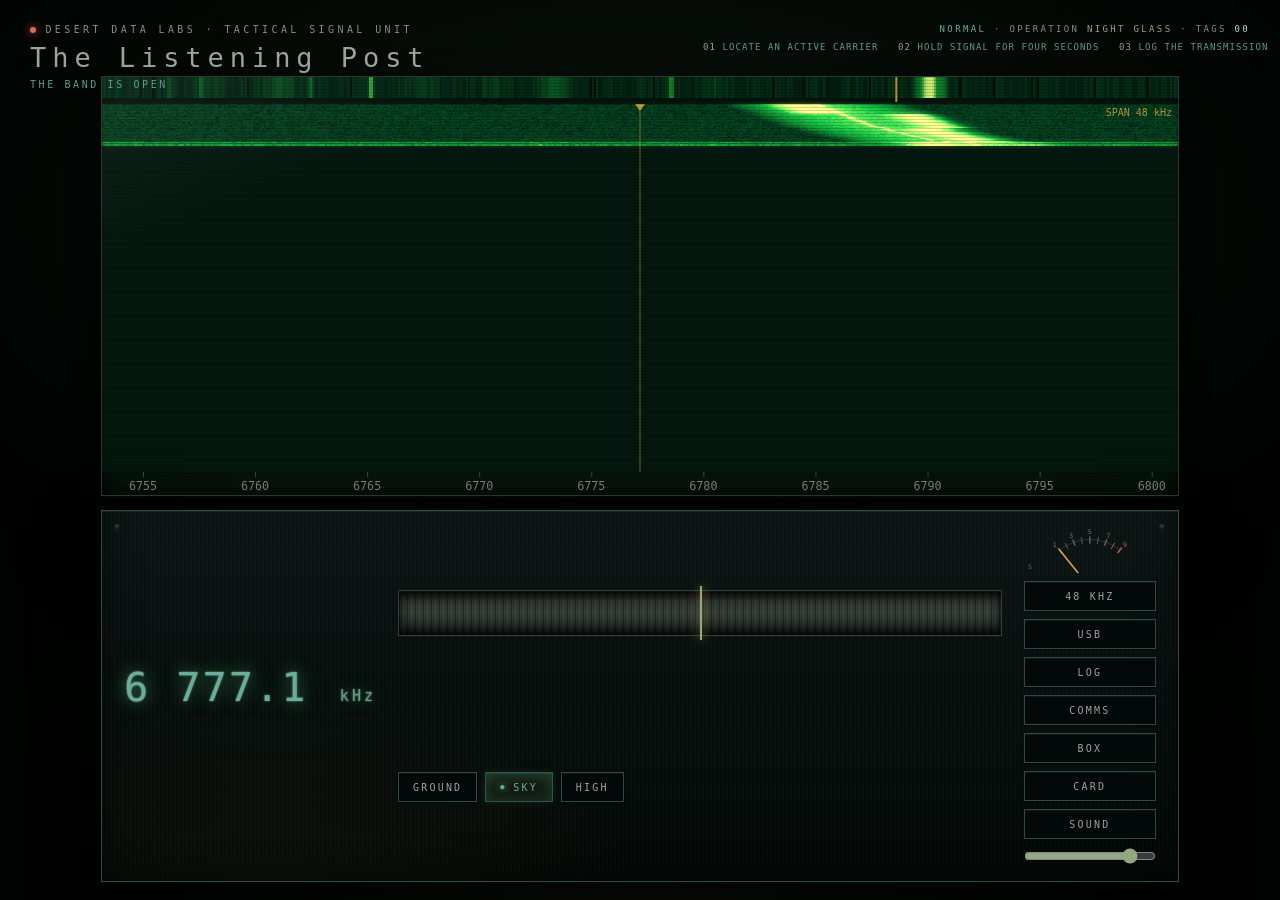
==== commit 103edeb1: "Redesign listening post with retro codec interface" ====
--- a/index.html
+++ b/index.html
@@ -24,14 +24,14 @@
 /* THE LISTENING POST — tokens. A radio room at 3 AM: near-black chassis,
    phosphor green display glass, one amber pilot-lamp accent, pencil grey. */
 :root {
-  --void: #050807;           /* the room */
-  --chassis: #101413;        /* receiver metal */
-  --chassis-2: #181d1b;      /* raised panel */
-  --phos: #6fdd8b;           /* phosphor trace */
-  --phos-dim: #2e5c3c;       /* phosphor afterglow — decoration only */
-  --phos-text: #55a86e;      /* phosphor at reading contrast (4.6:1 on the void) */
-  --phos-bright: #c9ffd4;    /* saturated peak */
-  --amber: #d9a441;          /* pilot lamp / tuned lock */
+  --void: #010504;           /* the room */
+  --chassis: #07100e;        /* receiver metal */
+  --chassis-2: #0b1513;      /* raised panel */
+  --phos: #68ad9d;           /* codec phosphor */
+  --phos-dim: #28564e;       /* phosphor afterglow — decoration only */
+  --phos-text: #5b9b8d;      /* phosphor at reading contrast */
+  --phos-bright: #b8ddd4;    /* saturated peak */
+  --amber: #92a882;          /* tuned lock */
   --pencil: #9aa39c;         /* engraved + pencil entries */
   --pencil-dim: #5c655e;     /* decoration only */
   --pencil-text: #838d85;    /* dim engraving that still reads (4.5:1) */
@@ -91,6 +91,16 @@
 .masthead {
   position: fixed; top: 24px; left: 30px; z-index: 30;
 }
+.live-dot { display:inline-block; width:6px; height:6px; border-radius:50%; background:var(--danger); box-shadow:0 0 10px var(--danger); animation:livePulse 1.4s steps(2) infinite; }
+@keyframes livePulse { 50% { opacity:.25; } }
+.mission-hud { position:fixed; z-index:30; top:24px; right:30px; width:min(48vw,560px); text-align:right; text-transform:uppercase; }
+.mission-kicker { color:var(--pencil-text); font-size:9px; letter-spacing:.26em; }
+.mission-kicker strong { color:var(--amber); font-weight:400; }
+.mission-kicker b { color:var(--phos); font-weight:400; }
+.mission-kicker b.hot { color:#ff5448; text-shadow:0 0 12px #ff2517; animation:livePulse .25s steps(2) infinite; }
+.mission-kicker em { color:var(--phos-bright); font-style:normal; }
+.mission-copy { margin-top:8px; color:var(--phos-text); font-size:9px; letter-spacing:.12em; white-space:nowrap; }
+.mission-copy span { color:var(--amber); margin-left:13px; }
 .masthead .eyebrow {
   font-size: 10px; letter-spacing: .34em;
   color: var(--pencil-text);
@@ -98,11 +108,11 @@
   margin-bottom: 7px;
 }
 .masthead h1 {
-  font-family: var(--serif);
+  font-family: var(--mono);
   font-size: clamp(20px, 3vmin, 28px);
   font-weight: 400;
-  font-variant: small-caps;
-  letter-spacing: .14em;
+  font-variant: normal;
+  letter-spacing: .22em;
   color: var(--pencil);
 }
 .masthead .sub {
@@ -127,7 +137,7 @@
    is a machined ring; the tube face curves; the phosphor is under glass. */
 .glass {
   position: relative;
-  border-radius: 12px;
+  border-radius: 0;
   background: #05100b;
   border: 1px solid #2b3a31;
   box-shadow:
@@ -182,9 +192,9 @@
   background:
     radial-gradient(60% 120% at 16% 120%, rgba(217,164,65,.06) 0%, transparent 60%),
     repeating-linear-gradient(90deg, rgba(255,255,255,.012) 0 2px, rgba(0,0,0,.012) 2px 4px),
-    linear-gradient(180deg, #1b211e, #0e1210);
-  border: 1px solid #2b332e;
-  border-radius: 12px;
+    linear-gradient(180deg, #0b1513, #030806);
+  border: 1px solid #294c45;
+  border-radius: 0;
   padding: 16px 22px;
   box-shadow:
     0 20px 54px rgba(0,0,0,.62),
@@ -238,7 +248,7 @@
   grid-area: dial;
   position: relative;
   height: 46px;
-  border-radius: 6px;
+  border-radius: 0;
   background:
     repeating-linear-gradient(90deg, rgba(0,0,0,.35) 0 1px, transparent 1px 4px, rgba(255,255,255,.05) 4px 5px, transparent 5px 8px),
     linear-gradient(180deg, #10130f 0%, #2b332d 22%, #333c35 50%, #232a26 78%, #0e120f 100%);
@@ -268,9 +278,9 @@
   font-family: var(--mono);
   font-size: 10px; letter-spacing: .22em; text-transform: uppercase;
   color: var(--pencil);
-  background: linear-gradient(180deg, #1a201d, #10140f);
-  border: 1px solid #2f382f;
-  border-radius: 6px;
+  background: #030908;
+  border: 1px solid #294c45;
+  border-radius: 0;
   padding: 9px 14px 8px;
   cursor: pointer;
   box-shadow: inset 0 1px 0 rgba(255,255,255,.05), 0 1px 2px rgba(0,0,0,.5);
@@ -394,6 +404,60 @@
   overflow: auto;
   overscroll-behavior: contain;
 }
+
+/* secure radio call: sparse 480i-era PTT console, built from the user's reference */
+.codec { position:fixed; inset:0; z-index:90; display:grid; place-items:center; padding:20px; background:rgba(0,3,3,.94); }
+.codec[hidden] { display:none; }
+.codec-frame { width:min(900px,96vw); color:#559485; background:#010605; border:2px solid #0d6970; box-shadow:0 0 0 1px #001d21,0 28px 100px #000,inset 0 0 90px rgba(18,80,73,.08); padding:34px 58px 22px; position:relative; overflow:hidden; }
+.codec-frame::after { content:''; position:absolute; inset:0; pointer-events:none; z-index:8; background:repeating-linear-gradient(0deg,transparent 0 2px,rgba(0,0,0,.38) 2px 3px),linear-gradient(90deg,transparent,rgba(82,145,125,.025),transparent); }
+.codec-console { position:relative; z-index:2; min-height:210px; display:grid; grid-template-columns:205px 1fr 205px; border:1px solid #294c45; }
+.codec-console::before,.codec-console::after { content:''; position:absolute; top:0; bottom:0; width:1px; background:#182e2a; }
+.codec-console::before { left:-13px; }.codec-console::after { right:-13px; }
+.codec-portrait { min-width:0; position:relative; margin:-22px 32px -22px; background-image:linear-gradient(rgba(16,58,49,.18),rgba(0,5,4,.3)),url('operator-comms.png'); background-size:200% 100%; filter:contrast(1.04) saturate(.72) brightness(.78); image-rendering:auto; opacity:.82; border-left:1px solid #142e29; border-right:1px solid #142e29; }
+.portrait-field { background-position:left center; grid-column:3; grid-row:1; }
+.portrait-control { background-position:right center; grid-column:1; grid-row:1; }
+.codec-portrait span { position:absolute; left:50%; bottom:9px; transform:translateX(-50%); color:#5e988a; font-size:8px; letter-spacing:.25em; opacity:.7; }
+.codec-center { grid-column:2; grid-row:1; display:grid; grid-template-columns:112px 1fr; grid-template-rows:46px 1fr 29px; position:relative; border-left:1px solid #294c45; border-right:1px solid #294c45; background:#020807; }
+.codec-ptt { grid-column:1 / -1; display:flex; justify-content:space-between; align-items:center; padding:0 17px; border-bottom:1px solid #294c45; text-transform:uppercase; letter-spacing:.12em; }
+.codec-ptt b { font-size:16px; font-weight:700; color:#477f73; }.codec-ptt small { font-size:7px; color:#3f7065; animation:livePulse 1s steps(2) infinite; }
+.codec-meter { align-self:center; padding:0 16px; display:flex; flex-direction:column-reverse; gap:3px; }
+.codec-meter i { display:block; height:8px; background:#528f80; animation:pttBars .78s steps(4) infinite alternate; }
+.codec-meter i:nth-child(2n){animation-delay:-.2s}.codec-meter i:nth-child(3n){animation-delay:-.55s}
+@keyframes pttBars { to { opacity:.16; transform:scaleX(.54); transform-origin:left; } }
+.codec-frequency { align-self:center; color:#70c5b1; text-align:center; font-size:29px; letter-spacing:.16em; text-shadow:0 0 10px rgba(82,157,138,.28); font-variant-numeric:tabular-nums; }
+.codec-memory { grid-column:1 / -1; display:flex; justify-content:space-between; align-items:center; padding:0 13px; border-top:1px solid #294c45; color:#3f7468; font-size:8px; letter-spacing:.18em; text-transform:lowercase; }
+.codec-copy { position:relative; z-index:2; margin-top:30px; padding:24px 34px 27px; min-height:150px; border:1px solid #294c45; background:rgba(0,4,4,.78); text-align:center; display:grid; align-content:center; }
+.codec-speaker { color:#77b6a8; font-size:10px; letter-spacing:.3em; margin-bottom:15px; }
+#codec-message { max-width:66ch; margin:0 auto; color:#d3ded9; line-height:1.62; letter-spacing:.015em; font-size:17px; }
+.codec-actions { position:relative; z-index:9; display:flex; justify-content:space-between; align-items:center; padding:14px 1px 0; color:#345e56; font-size:8px; letter-spacing:.2em; text-transform:uppercase; }
+.codec-actions button { cursor:pointer; color:#517f74; border:1px solid #294c45; background:#010605; padding:8px 12px; font:9px var(--mono); letter-spacing:.12em; }
+.codec-actions kbd { color:var(--amber); margin-left:8px; }
+.codec-actions button:hover,.codec-actions button:focus-visible { color:#b8d8d0; border-color:#5b9a8c; outline:none; box-shadow:0 0 14px rgba(68,128,116,.18); }
+
+/* unnecessary tactical systems */
+.mission-alert { position:fixed; z-index:80; top:16%; right:5vw; display:flex; align-items:center; gap:12px; color:#ff6258; font-size:15px; letter-spacing:.35em; text-shadow:0 0 14px #f22; opacity:0; transform:translateY(-12px); transition:.12s; pointer-events:none; }
+.mission-alert strong { display:grid; place-items:center; width:48px; height:48px; border:3px solid #ff6258; font-size:34px; line-height:1; background:#180302; box-shadow:0 0 20px #f22,inset 0 0 14px #f22; }
+.mission-alert.on { opacity:1; transform:none; animation:alertJitter .12s steps(2) infinite; }
+@keyframes alertJitter { 50% { transform:translate(2px,-1px); } }
+
+.box-camo { display:none; position:fixed; inset:17% 8% 0; z-index:70; background:repeating-linear-gradient(90deg,rgba(60,40,18,.14) 0 2px,transparent 2px 7px),#8a6840; border:14px solid #624624; box-shadow:0 -14px 0 #a37b49,0 0 80px #000,inset 0 0 90px rgba(39,23,8,.45); clip-path:polygon(5% 0,95% 0,100% 9%,98% 100%,2% 100%,0 9%); }
+.box-camo::before,.box-camo::after { content:''; position:absolute; top:21%; width:18%; height:4%; background:#0b0906; box-shadow:inset 0 0 10px #000; }
+.box-camo::before { left:25%; transform:rotate(-4deg); }.box-camo::after { right:25%; transform:rotate(4deg); }
+.box-camo > span { position:absolute; left:7%; bottom:9%; color:#3e2b18; font:bold 18px/1.45 var(--mono); letter-spacing:.12em; transform:rotate(-2deg); border:4px double #4c351d; padding:12px 16px; }
+.box-camo small { font-size:9px; }
+body.box-mode .box-camo { display:block; animation:boxDrop .24s steps(4); }
+@keyframes boxDrop { from { transform:translateY(-80%); } }
+
+.pixel-gull { position:fixed; z-index:60; top:20%; left:-80px; color:#d9e8d6; background:transparent; border:0; font:bold 22px var(--mono); letter-spacing:-.4em; cursor:crosshair; image-rendering:pixelated; text-shadow:4px 4px #2c4a32; }
+.pixel-gull.fly { animation:gullFlight 16s steps(48) forwards; }
+@keyframes gullFlight { 0%{transform:translate(0,0)} 28%{transform:translate(35vw,9vh) rotate(-7deg)} 62%{transform:translate(72vw,-3vh) rotate(6deg)} 100%{transform:translate(112vw,12vh)} }
+.screen-splat { position:fixed; z-index:75; inset:0; pointer-events:none; opacity:0; background:radial-gradient(ellipse at 52% 35%,rgba(235,239,203,.88) 0 2%,rgba(116,125,80,.75) 3%,transparent 8%),radial-gradient(ellipse at 47% 42%,rgba(235,239,203,.75) 0 1.5%,transparent 5%),radial-gradient(ellipse at 58% 46%,rgba(235,239,203,.65) 0 1%,transparent 4%); transition:opacity .12s; }
+.screen-splat.on { opacity:1; }
+
+body.deep-fried { filter:contrast(1.55) saturate(1.7); }
+body.deep-fried .glass { transform:skewX(-.5deg); }
+body.vr-party { --phos:#75e7ff; --phos-dim:#3559a6; --phos-text:#8f8fe8; --phos-bright:#ffe875; --amber:#ff79d1; }
+body.vr-party::after { content:'VR TRAINING // DEFINITELY CALIBRATED'; position:fixed; z-index:65; left:50%; top:11%; transform:translateX(-50%); color:#ffe875; background:#302070; padding:7px 12px; font:10px var(--mono); letter-spacing:.18em; box-shadow:5px 5px 0 #ff79d1; }
 .opcard .qsl { animation: qslIn .45s cubic-bezier(.2,.9,.25,1); }
 @keyframes qslIn {
   from { opacity: 0; transform: translateX(26px) rotate(-.5deg); }
@@ -493,6 +557,8 @@
 @media (prefers-reduced-motion: reduce) {
   .develop, .logbook { transition: none; }
   .masthead, .panel, .glass { transition: none; }
+  .pixel-gull.fly { animation-duration:60s; }
+  .mission-alert.on { animation:none; }
 }
 
 @media (forced-colors: active) {
@@ -534,6 +600,22 @@
   .rig { padding: 66px 3vw 12px; gap: 10px; }
   .masthead { top: 12px; left: 16px; }
   .masthead .sub { display: none; }
+  .mission-hud { display:none; }
+  .mission-alert { top:8%; right:12px; }
+  .box-camo { inset:12% 2% 0; }
+  .box-camo > span { font-size:12px; }
+  .codec { padding:8px; }
+  .codec-frame { padding:23px 12px 14px; }
+  .codec-console { min-height:150px; grid-template-columns:88px 1fr 88px; }
+  .codec-portrait { margin:-10px 8px; }
+  .codec-center { grid-template-columns:45px 1fr; grid-template-rows:34px 1fr 23px; }
+  .codec-ptt { padding:0 7px; }.codec-ptt b { font-size:11px; }.codec-ptt small { display:none; }
+  .codec-meter { padding:0 7px; gap:2px; }.codec-meter i { height:5px; }
+  .codec-frequency { font-size:17px; }
+  .codec-memory { padding:0 5px; font-size:6px; }
+  .codec-copy { margin-top:20px; padding:18px 14px; min-height:132px; }
+  #codec-message { font-size:13px; }
+  .codec-actions > span { display:none; }
   .panel {
     grid-template-columns: auto 1fr;
     grid-template-areas:
@@ -564,10 +646,15 @@
 <a class="sr-only skip" href="#dial">Skip to the dial</a>
 
 <header class="masthead">
-  <p class="eyebrow">Desert Data Labs</p>
+  <p class="eyebrow"><span class="live-dot"></span> Desert Data Labs · Tactical Signal Unit</p>
   <h1>The Listening Post</h1>
   <p class="sub" id="sub-line">The band is open</p>
 </header>
+
+<aside class="mission-hud" aria-label="Current mission">
+  <p class="mission-kicker"><b id="alert-state">NORMAL</b> · OPERATION <strong>NIGHT GLASS</strong> · TAGS <em id="tag-count">00</em></p>
+  <p class="mission-copy"><span>01</span> Locate an active carrier <span>02</span> Hold signal for four seconds <span>03</span> Log the transmission</p>
+</aside>
 
 <main class="rig">
   <div class="glass">
@@ -596,6 +683,8 @@
       <button class="chip" id="zoom-toggle" disabled aria-label="Span: 48 kilohertz. Zoom the window.">48 kHz</button>
       <button class="chip" id="sb-toggle" disabled aria-label="Sideband: upper. Press to switch.">USB</button>
       <button class="chip" id="log-toggle" disabled aria-expanded="false" aria-controls="logbook">Log</button>
+      <button class="chip codec-chip" id="codec-toggle" disabled aria-expanded="false" aria-controls="codec">Comms</button>
+      <button class="chip" id="box-toggle" disabled aria-pressed="false">Box</button>
       <button class="chip" id="card-toggle" disabled aria-expanded="false" aria-controls="opcard">Card</button>
       <button class="chip" id="sound-toggle" disabled aria-pressed="false">Sound</button>
       <input class="vol" id="vol" type="range" min="0" max="100" value="85" aria-label="Volume">
@@ -604,14 +693,15 @@
 
   <section class="opcard" id="opcard" aria-label="Operator's card" hidden>
     <div class="qsl">
-      <h2>The Listening Post</h2>
-      <p class="what">A shortwave receiver. Everything on it is transmitting <em>right now</em> — nothing is recorded.</p>
+      <h2>Operation Night Glass</h2>
+      <p class="what">A shortwave receiver. Everything on it is transmitting <em>right now</em> — except the pigeon. Nobody authorized the pigeon.</p>
       <ul>
         <li><strong>Tune</strong> — drag the glass or the dial. Fling it and the dial coasts. The wheel is fine tuning; arrow keys work too.</li>
         <li>The band is <em>crowded</em> — most lines are strangers passing through. The steady, <strong>named</strong> ones reward holding: lock one and it's pencilled into the log (<kbd>L</kbd>).</li>
         <li><strong>Zoom</strong> the window with <kbd>Z</kbd> — narrow the span and the keying resolves into readable dots and dashes.</li>
         <li><strong>Three bands</strong> — <kbd>1</kbd> <kbd>2</kbd> <kbd>3</kbd>. The strip at the top of the glass is the whole band; tap it to jump.</li>
         <li>Some of the band only wakes after dark. <em>Your</em> dark — and some nights, something crosses that isn't there the next.</li>
+        <li><strong>Field equipment</strong> — COMMS offers advice. BOX offers a box. Command insists both are mission-critical.</li>
       </ul>
       <p class="sig">— the last operator</p>
       <button id="card-close" class="qsl-close">Back to the band</button>
@@ -639,6 +729,32 @@
 
   <p class="sr-only" role="status" aria-live="polite" id="sr-status"></p>
   <p class="sr-only" role="status" aria-live="polite" id="sr-tune"></p>
+  <div class="mission-alert" id="mission-alert" aria-hidden="true"><strong>!</strong><span>ALERT</span></div>
+  <div class="box-camo" id="box-camo" aria-hidden="true"><span>DESERT DATA<br>PRECISION RECEIVER PARTS<br><small>THIS SIDE PROBABLY UP</small></span></div>
+  <div class="screen-splat" id="screen-splat" aria-hidden="true"></div>
+
+  <section class="codec" id="codec" role="dialog" aria-modal="true" aria-labelledby="codec-title" hidden>
+    <div class="codec-frame">
+      <div class="codec-console" aria-hidden="true">
+        <div class="codec-portrait portrait-control"><span>VESPER</span></div>
+        <div class="codec-center">
+          <div class="codec-ptt"><b>PTT</b><small id="codec-status">INCOMING</small></div>
+          <div class="codec-meter"><i></i><i></i><i></i><i></i><i></i><i></i><i></i></div>
+          <div class="codec-frequency">140.85</div>
+          <div class="codec-memory"><span>▼ mem.</span><span>◀ tune ▶</span></div>
+        </div>
+        <div class="codec-portrait portrait-field"><span>RAVEN</span></div>
+      </div>
+      <div class="codec-copy">
+        <p class="codec-speaker" id="codec-title">VESPER</p>
+        <p id="codec-message">The receiver is live. Sweep the band, acquire a carrier, and hold it steady. Every transmission is happening now.</p>
+      </div>
+      <div class="codec-actions">
+        <span>● SECURE LINK / 140.85</span>
+        <button id="codec-close">END <kbd>ESC</kbd></button>
+      </div>
+    </div>
+  </section>
 
   <noscript>
     <div class="brochure">
@@ -4058,6 +4174,168 @@
 })();
 
 
+'use strict';
+/* THE LISTENING POST — secure comms. Fiction wrapped around the real receiver. */
+(() => {
+  const panel = document.getElementById('codec');
+  const toggle = document.getElementById('codec-toggle');
+  const close = document.getElementById('codec-close');
+  const msg = document.getElementById('codec-message');
+  const speaker = document.getElementById('codec-title');
+  const status = document.getElementById('codec-status');
+  if (!panel || !toggle || !close) return;
+
+  const calls = {
+    'THE LATTICE': ['VESPER', 'That sequence is structured, not random. Copy every group exactly. The key changes with the date.'],
+    'THE FORECAST': ['VESPER', 'Machine traffic acquired. Shift is one-seven-zero hertz. The message describes places that do not officially exist.'],
+    'AURORA': ['RAVEN', 'Music, through two thousand miles of ionosphere. Someone chose that record for a listener they cannot see.'],
+    'POSTCARD': ['VESPER', 'Image carrier. Stay on frequency until the final scan line. Bad tuning will scar the picture.'],
+    'WEFAX': ['VESPER', 'Weather facsimile. Hold position and let the chart develop. The pressure systems are tied to today’s sky.'],
+    'HOMECOMING': ['RAVEN', 'Eleven tones. Night traffic only. I have heard them before, but never from the same direction.'],
+    'THE CROSSING': ['RAVEN', 'A bell at six-six-six-zero. Do not chase it. Log the time and listen for what follows.'],
+    'THE PIPS': ['VESPER', 'Time reference confirmed. Five short, one long. Use it to measure everything else that drifts.']
+  };
+  const intro = ['VESPER', 'The receiver is live. Sweep the band, acquire a carrier, and hold it steady. Every transmission is happening now.'];
+  const nuisance = [
+    ['VESPER', 'You called to ask if the COMMS button works. It works. End transmission.'],
+    ['RAVEN', 'I am hiding inside a radio cabinet. It is a highly advanced cabinet.'],
+    ['VESPER', 'Mission update: the frequency is still a number. Intelligence is analyzing this development.'],
+    ['RAVEN', 'Do not eat the tuning knob. This instruction was added after an incident.'],
+    ['???', 'A waveform dreams of being a rectangle. A rectangle dreams of being a cardboard box.'],
+    ['VESPER', 'You have contacted me six times without changing frequency. I have logged this as a tactical decision.']
+  ];
+  let previousFocus = null, lastLock = null;
+  let manualCalls = 0;
+  const heard = new Set();
+
+  function chirp() {
+    try {
+      const C = window.AudioContext || window.webkitAudioContext;
+      const ac = new C(), gain = ac.createGain(), osc = ac.createOscillator();
+      osc.type = 'square'; osc.frequency.setValueAtTime(880, ac.currentTime); osc.frequency.exponentialRampToValueAtTime(440, ac.currentTime + .11);
+      gain.gain.setValueAtTime(.0001, ac.currentTime); gain.gain.exponentialRampToValueAtTime(.055, ac.currentTime + .01); gain.gain.exponentialRampToValueAtTime(.0001, ac.currentTime + .15);
+      osc.connect(gain).connect(ac.destination); osc.start(); osc.stop(ac.currentTime + .16); osc.onended = () => ac.close();
+    } catch { /* visual alert still works */ }
+  }
+  function show(data = intro, state = 'CONNECTED') {
+    previousFocus = document.activeElement;
+    speaker.textContent = data[0]; msg.textContent = data[1]; status.textContent = state;
+    panel.hidden = false; toggle.setAttribute('aria-expanded', 'true');
+    chirp(); requestAnimationFrame(() => close.focus());
+    LP.say(`Secure call from ${data[0]}. ${data[1]}`);
+  }
+  function hide() {
+    if (panel.hidden) return;
+    panel.hidden = true; toggle.setAttribute('aria-expanded', 'false');
+    if (previousFocus && previousFocus.focus) previousFocus.focus(); else toggle.focus();
+  }
+  toggle.addEventListener('click', () => {
+    if (!panel.hidden) return hide();
+    const data = manualCalls ? nuisance[Math.min(manualCalls - 1, nuisance.length - 1)] : intro;
+    manualCalls++;
+    show(data, manualCalls > 1 ? 'UNSOLICITED ADVICE' : 'CONNECTED');
+  });
+  close.addEventListener('click', hide);
+  panel.addEventListener('click', e => { if (e.target === panel) hide(); });
+  addEventListener('keydown', e => { if (e.key === 'Escape' && !panel.hidden) { e.preventDefault(); hide(); } });
+
+  LP.ticker.add(() => {
+    if (!LP.log) return;
+    const lock = LP.log.lockedOn;
+    if (lock !== lastLock) {
+      lastLock = lock;
+      if (lock && calls[lock] && !heard.has(lock)) {
+        heard.add(lock);
+        setTimeout(() => { if (document.hidden || !panel.hidden) return; show(calls[lock], 'SIGNAL ACQUIRED'); }, 650);
+      }
+    }
+  });
+  LP.comms = { show, hide, calls };
+})();
+
+
+'use strict';
+/* NIGHT GLASS — unnecessary tactical systems. Every serious system deserves a silly edge case. */
+(() => {
+  const box = document.getElementById('box-toggle');
+  const alertState = document.getElementById('alert-state');
+  const alertCard = document.getElementById('mission-alert');
+  const tags = document.getElementById('tag-count');
+  const splat = document.getElementById('screen-splat');
+  const title = document.querySelector('.masthead h1');
+  let boxOn = false, titleTaps = 0, lastVfo = 0, alertUntil = 0, lastActivity = performance.now(), idleCall = false;
+
+  function call(who, line, state = 'PRIORITY CALL') {
+    if (LP.comms) LP.comms.show([who, line], state);
+  }
+  function setAlert(text = 'ALERT', ms = 1900) {
+    alertState.textContent = text;
+    alertState.classList.add('hot');
+    alertCard.querySelector('span').textContent = text;
+    alertCard.classList.add('on');
+    alertUntil = performance.now() + ms;
+  }
+  function clearAlert() {
+    alertState.textContent = 'NORMAL'; alertState.classList.remove('hot'); alertCard.classList.remove('on');
+  }
+
+  if (box) box.addEventListener('click', () => {
+    boxOn = !boxOn; document.body.classList.toggle('box-mode', boxOn);
+    box.setAttribute('aria-pressed', String(boxOn)); box.textContent = boxOn ? 'Unbox' : 'Box';
+    call(boxOn ? 'RAVEN' : 'VESPER', boxOn
+      ? 'Perfect camouflage. Remain absolutely still. The radio cabinet has never seen a cardboard box before.'
+      : 'You abandoned the box. Command has recorded a catastrophic loss of corrugated assets.', 'ITEM EQUIPPED');
+  });
+
+  if (title) title.addEventListener('click', () => {
+    titleTaps++;
+    if (titleTaps === 3) call('VESPER', 'Stop tapping the operation title. It is laminated, not interactive.', 'DISCIPLINARY CALL');
+    if (titleTaps === 6) {
+      document.body.classList.toggle('deep-fried');
+      call('???', 'DISPLAY DRIVER DEFEATED. THE PIXELS ARE NOW OPERATING WITHOUT SUPERVISION.', 'PACKET FAILED SUCCESSFULLY');
+      titleTaps = 0;
+    }
+  });
+
+  const secret = ['ArrowUp','ArrowUp','ArrowDown','ArrowDown','ArrowLeft','ArrowRight','ArrowLeft','ArrowRight','b','a'];
+  let secretAt = 0;
+  addEventListener('keydown', e => {
+    lastActivity = performance.now();
+    const key = e.key.length === 1 ? e.key.toLowerCase() : e.key;
+    secretAt = key === secret[secretAt] ? secretAt + 1 : (key === secret[0] ? 1 : 0);
+    if (secretAt === secret.length) {
+      secretAt = 0; document.body.classList.toggle('vr-party');
+      call('RAVEN', 'Training mode unlocked. There is no training mode. The colors changed, though, so the budget was approved.', 'VR SIMULATION(?)');
+    }
+  });
+  for (const event of ['pointerdown','wheel','touchstart']) addEventListener(event, () => { lastActivity = performance.now(); }, { passive:true });
+
+  /* A tiny gull. Clicking it is discouraged by every department except the Easter egg department. */
+  const gull = document.createElement('button');
+  gull.className = 'pixel-gull'; gull.type = 'button'; gull.setAttribute('aria-label', 'Suspicious pixel bird'); gull.textContent = '<v';
+  document.body.appendChild(gull);
+  gull.addEventListener('click', () => {
+    gull.classList.remove('fly'); splat.classList.add('on'); setAlert('BIRD CONTACT', 2600);
+    call('VESPER', 'You made direct contact with local wildlife. Your screen has received the consequences.', 'FAUNA INCIDENT');
+    setTimeout(() => splat.classList.remove('on'), 7000);
+  });
+  setTimeout(() => gull.classList.add('fly'), 12000);
+
+  LP.ticker.add(() => {
+    if (!LP.rx) return;
+    const now = performance.now(), v = LP.rx.vfo;
+    if (lastVfo && Math.abs(v - lastVfo) > 3.5 && now > alertUntil) setAlert('DIAL PANIC');
+    lastVfo = v;
+    if (alertUntil && now > alertUntil) { alertUntil = 0; clearAlert(); }
+    if (LP.log && tags) tags.textContent = String(new Set(LP.log.entries.map(x => x.id)).size).padStart(2, '0');
+    if (!idleCall && LP.engaged && now - lastActivity > 45000) {
+      idleCall = true;
+      call('???', 'You have been staring at static for forty-five seconds. Excellent. The simulation says you are ready for management.', 'WELLNESS CHECK');
+    }
+  });
+})();
+
+
 /* THE LISTENING POST — arrival. The glass is already alive when you walk
    in; the chassis lights come up around it. */
 (() => {
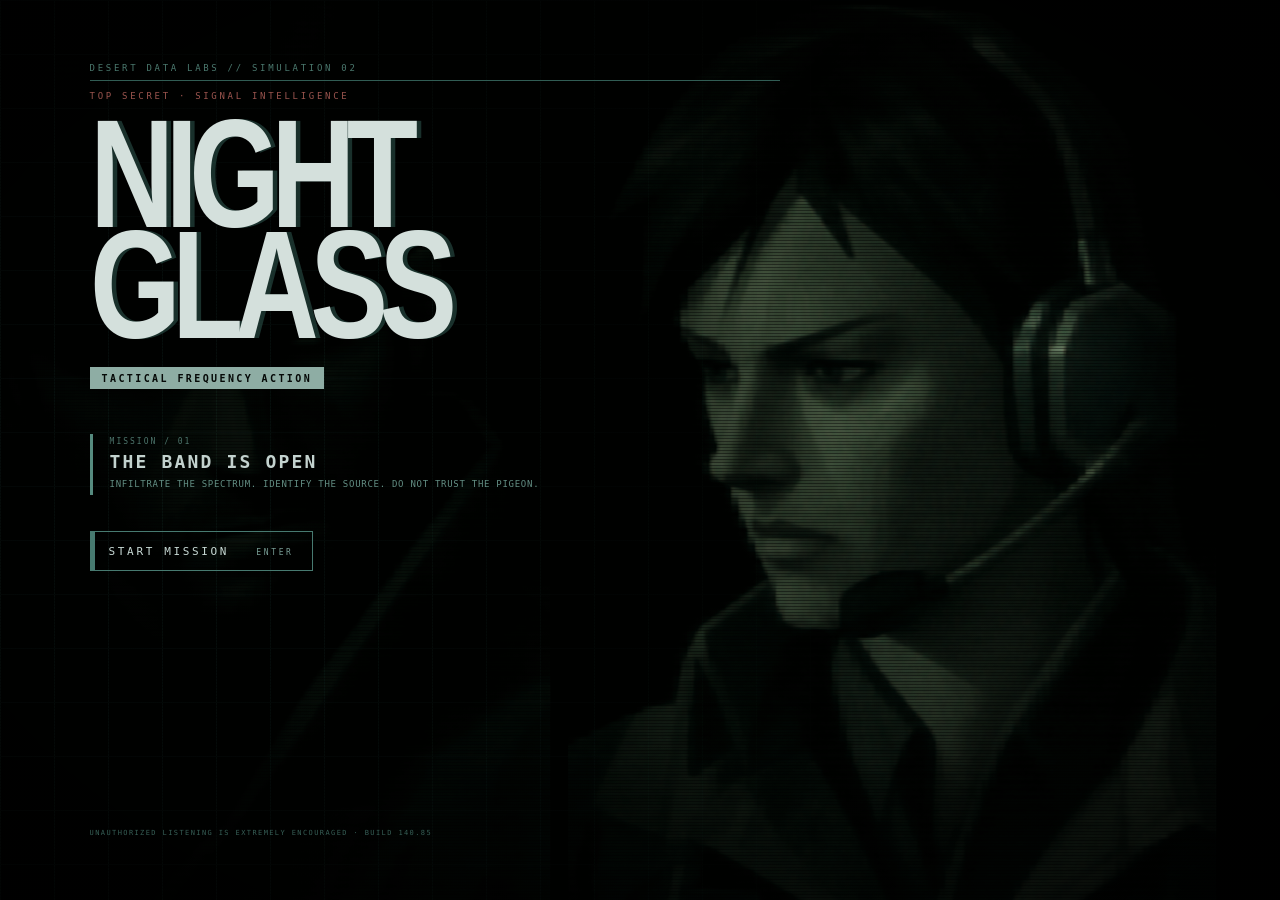
==== commit 37374ffd: "Add Operation Night Glass campaign" ====
--- a/index.html
+++ b/index.html
@@ -87,6 +87,33 @@
   outline: 2px solid var(--focus); outline-offset: 2px;
 }
 
+/* ---- cover / mission select ---- */
+.title-screen { position:fixed; inset:0; z-index:120; overflow:hidden; background:#010504; color:#7aafa3; isolation:isolate; }
+.title-screen[hidden] { display:none; }
+.title-screen::before { content:''; position:absolute; inset:-3%; z-index:-2; background:linear-gradient(90deg,rgba(0,5,4,.97) 0%,rgba(0,5,4,.74) 42%,rgba(0,5,4,.2) 75%),url('operator-comms.png') 78% 46% / auto 116% no-repeat; filter:contrast(1.08) saturate(.65); opacity:.78; }
+.title-screen::after { content:''; position:absolute; inset:0; z-index:4; pointer-events:none; background:repeating-linear-gradient(0deg,transparent 0 2px,rgba(0,0,0,.43) 2px 3px),radial-gradient(ellipse at center,transparent 44%,rgba(0,0,0,.76) 100%); }
+.title-grid { position:absolute; inset:0; opacity:.2; background-image:linear-gradient(#28564e 1px,transparent 1px),linear-gradient(90deg,#28564e 1px,transparent 1px); background-size:54px 54px; mask-image:linear-gradient(90deg,#000,transparent 72%); }
+.title-dossier { position:relative; z-index:5; width:min(690px,86vw); min-height:100%; margin-left:max(7vw,calc((100vw - 1440px)/2 + 90px)); display:flex; flex-direction:column; justify-content:center; align-items:flex-start; padding:7vh 0; }
+.title-studio,.title-class { font-size:9px; letter-spacing:.3em; }
+.title-studio { color:#4a786d; margin-bottom:7px; }.title-class { color:#9b554e; border-top:1px solid #315d54; padding-top:10px; width:100%; }
+.title-dossier h1 { margin:2vh 0 0; color:#d4e0dc; font:bold clamp(72px,12vw,170px)/.72 Arial Narrow,Impact,sans-serif; letter-spacing:-.075em; transform:scaleX(.76); transform-origin:left center; text-shadow:6px 0 0 rgba(55,107,96,.45); }
+.title-genre { color:#050907; background:#8eada4; font:bold 10px var(--mono); letter-spacing:.24em; padding:6px 12px 5px; margin:3vh 0 5vh; }
+.title-mission { width:min(520px,80vw); border-left:3px solid #568b7f; padding:3px 0 3px 17px; display:grid; gap:5px; text-transform:uppercase; }
+.title-mission span { color:#4d756c; font-size:8px; letter-spacing:.25em; }.title-mission strong { color:#c3d2ce; font-size:18px; letter-spacing:.12em; }.title-mission small { color:#638f84; font-size:9px; letter-spacing:.08em; line-height:1.6; }
+.title-intercept { position:absolute; z-index:7; right:6vw; bottom:8vh; width:210px; padding:13px 15px; display:grid; gap:4px; text-align:left; color:#5f8b81; background:rgba(0,7,6,.82); border:1px solid #294c45; font:8px var(--mono); letter-spacing:.2em; opacity:0; transform:translateY(12px); pointer-events:none; transition:.18s steps(3); }
+.title-intercept span { color:#a45c54; }.title-intercept strong { color:#91c0b5; font-size:22px; letter-spacing:.14em; }.title-intercept small { font-size:6px; color:#426e64; }
+.title-screen.incoming .title-intercept { opacity:1; transform:none; pointer-events:auto; animation:incomingPulse 1.2s steps(2) infinite; cursor:pointer; }
+.title-intercept:hover,.title-intercept:focus-visible { outline:1px solid #81b8ac; outline-offset:3px; color:#bed8d2; }
+@keyframes incomingPulse { 50% { border-color:#8d554f; filter:brightness(1.3); } }
+#mission-start { margin-top:4vh; color:#c8dad5; background:transparent; border:1px solid #477a70; padding:13px 18px 12px; font:11px var(--mono); letter-spacing:.24em; cursor:pointer; box-shadow:inset 4px 0 #477a70; animation:startBlink 1.35s steps(2) infinite; }
+#mission-start:hover,#mission-start:focus-visible { outline:none; color:#010504; background:#91b7ae; box-shadow:none; }
+#mission-start kbd { color:#789e95; font:8px var(--mono); margin-left:18px; }#mission-start:hover kbd { color:#18332d; }
+.title-legal { margin-top:auto; color:#365f56; font-size:7px; letter-spacing:.2em; }
+.title-record { min-height:1em; margin-top:12px; color:#6f4743; font-size:7px; letter-spacing:.14em; max-width:70ch; line-height:1.5; }
+@keyframes startBlink { 50% { border-color:#294c45; color:#6d968d; } }
+.title-screen.departing { animation:titleOut .52s steps(7) forwards; }
+@keyframes titleOut { 0%{opacity:1} 34%{filter:brightness(2.4);clip-path:inset(0)} 55%{clip-path:inset(43% 0 39%)} 100%{opacity:0;clip-path:inset(50% 0 50%)} }
+
 /* ---- masthead ---- */
 .masthead {
   position: fixed; top: 24px; left: 30px; z-index: 30;
@@ -100,7 +127,12 @@
 .mission-kicker b.hot { color:#ff5448; text-shadow:0 0 12px #ff2517; animation:livePulse .25s steps(2) infinite; }
 .mission-kicker em { color:var(--phos-bright); font-style:normal; }
 .mission-copy { margin-top:8px; color:var(--phos-text); font-size:9px; letter-spacing:.12em; white-space:nowrap; }
-.mission-copy span { color:var(--amber); margin-left:13px; }
+.mission-copy span { color:var(--amber); margin-left:13px; }.mission-copy b { font-weight:400; color:#83aea4; }
+.suspicion { width:210px; height:3px; margin:8px 0 0 auto; display:grid; grid-template-columns:repeat(6,1fr); gap:3px; }
+.suspicion i { display:block; background:#17352f; transition:.15s; }.suspicion i.on { background:#698f86; box-shadow:0 0 6px #466d64; }
+body.mission-caution .suspicion i.on { background:#d39a42; box-shadow:0 0 7px #b4762a; }
+body.mission-alerted .suspicion i.on { background:#ff5448; box-shadow:0 0 8px #f22; }
+.compact-hud { display:none; }
 .masthead .eyebrow {
   font-size: 10px; letter-spacing: .34em;
   color: var(--pencil-text);
@@ -126,12 +158,30 @@
 .rig {
   position: fixed; inset: 0;
   display: grid;
+  grid-template-columns: 166px minmax(0, 1fr) 166px;
   grid-template-rows: 1fr auto;
   padding: 76px 4vw 18px;
-  max-width: 1180px;
+  max-width: 1320px;
   margin: 0 auto;
   gap: 14px;
 }
+.glass { grid-column:2; grid-row:1; }
+.panel { grid-column:2; grid-row:2; }
+.hud-rail { min-width:0; color:#5f9689; border:1px solid #294c45; background:rgba(2,8,7,.72); padding:10px; text-align:center; text-transform:uppercase; align-self:stretch; overflow:hidden; }
+.hud-left { grid-column:1; grid-row:1 / 3; }.hud-right { grid-column:3; grid-row:1 / 3; }
+.rail-portrait { height:210px; margin:-10px -10px 12px; background-image:linear-gradient(rgba(5,30,25,.14),rgba(0,5,4,.5)),url('operator-comms.png'); background-size:200% 100%; background-position:right center; filter:contrast(1.08) brightness(.66) saturate(.65); border-bottom:1px solid #294c45; }
+body.support-raven .rail-vesper { background-position:left center; }
+body.support-unknown .rail-vesper { filter:contrast(1.8) brightness(.25) saturate(0); transform:scaleX(-1); }
+body.anomaly-one .rail-vesper { animation:portraitSlip 4.6s steps(1) infinite; }
+@keyframes portraitSlip { 47%{background-position:right center}48%{background-position:left center;filter:contrast(2) brightness(.28) hue-rotate(80deg)}49%{background-position:right center} }
+.rail-label { color:#365f56; font-size:7px; letter-spacing:.23em; margin:8px 0; }.hud-rail > strong { display:block; color:#a2c5bd; letter-spacing:.18em; font-size:13px; }.hud-rail > span { display:block; color:#4c7e72; font-size:10px; letter-spacing:.16em; margin-top:5px; }
+.hud-rail dl { margin-top:22px; text-align:left; border-top:1px solid #294c45; }.hud-rail dl div { display:flex; justify-content:space-between; padding:9px 2px; border-bottom:1px solid #152e29; font-size:7px; letter-spacing:.15em; }.hud-rail dt { color:#355d55; }.hud-rail dd { color:#729e94; }
+.rail-radar { position:relative; width:118px; height:118px; margin:24px auto 15px; border:1px solid #3a6b61; border-radius:50%; background:repeating-radial-gradient(circle,transparent 0 19px,#1e423a 20px 21px),linear-gradient(90deg,transparent 49%,#1e423a 50% 51%,transparent 52%),linear-gradient(0deg,transparent 49%,#1e423a 50% 51%,transparent 52%); overflow:hidden; }
+.rail-radar::after { content:''; position:absolute; width:50%; height:50%; left:50%; top:0; transform-origin:left bottom; background:linear-gradient(30deg,rgba(92,162,145,.28),transparent 72%); animation:radarSweep 3.4s linear infinite; }.rail-radar i { position:absolute; width:5px; height:5px; border-radius:50%; left:var(--blip-x,68%); top:var(--blip-y,31%); background:#b0d7ce; box-shadow:0 0 8px #75b5a6; transition:.18s steps(3); }.rail-radar b { position:absolute; width:3px; height:3px; border-radius:50%; left:27%; top:66%; background:#a35d55; }
+.rail-radar em { position:absolute; width:4px; height:4px; left:78%; top:76%; background:#a35d55; opacity:0; }
+body.mission-caution .rail-radar em,body.mission-alerted .rail-radar em { opacity:1; animation:livePulse .35s steps(2) infinite; }
+@keyframes radarSweep { to { transform:rotate(360deg); } }
+.rail-foot { margin-top:30px; padding-top:12px; border-top:1px solid #294c45; color:#385f57; font-size:7px; line-height:1.7; letter-spacing:.13em; }
 
 /* the glass: a CRT tube behind thick glass, set into the chassis. The bezel
    is a machined ring; the tube face curves; the phosphor is under glass. */
@@ -417,6 +467,7 @@
 .portrait-field { background-position:left center; grid-column:3; grid-row:1; }
 .portrait-control { background-position:right center; grid-column:1; grid-row:1; }
 .codec-portrait span { position:absolute; left:50%; bottom:9px; transform:translateX(-50%); color:#5e988a; font-size:8px; letter-spacing:.25em; opacity:.7; }
+.codec-portrait.speaking { filter:contrast(1.22) saturate(.82) brightness(.95); opacity:1; box-shadow:inset 0 0 28px rgba(94,161,145,.12); }
 .codec-center { grid-column:2; grid-row:1; display:grid; grid-template-columns:112px 1fr; grid-template-rows:46px 1fr 29px; position:relative; border-left:1px solid #294c45; border-right:1px solid #294c45; background:#020807; }
 .codec-ptt { grid-column:1 / -1; display:flex; justify-content:space-between; align-items:center; padding:0 17px; border-bottom:1px solid #294c45; text-transform:uppercase; letter-spacing:.12em; }
 .codec-ptt b { font-size:16px; font-weight:700; color:#477f73; }.codec-ptt small { font-size:7px; color:#3f7065; animation:livePulse 1s steps(2) infinite; }
@@ -429,6 +480,17 @@
 .codec-copy { position:relative; z-index:2; margin-top:30px; padding:24px 34px 27px; min-height:150px; border:1px solid #294c45; background:rgba(0,4,4,.78); text-align:center; display:grid; align-content:center; }
 .codec-speaker { color:#77b6a8; font-size:10px; letter-spacing:.3em; margin-bottom:15px; }
 #codec-message { max-width:66ch; margin:0 auto; color:#d3ded9; line-height:1.62; letter-spacing:.015em; font-size:17px; }
+.codec-choices { display:flex; flex-wrap:wrap; justify-content:center; gap:8px; margin-top:20px; }
+.codec-choices:empty { display:none; }
+.codec-choices button,.codec-directory button { color:#75a99d; background:#020a08; border:1px solid #315b53; font:8px var(--mono); letter-spacing:.14em; text-transform:uppercase; padding:9px 12px; cursor:pointer; }
+.codec-choices button:hover,.codec-choices button:focus-visible,.codec-directory button:hover,.codec-directory button:focus-visible { color:#d4e8e2; border-color:#6fab9d; outline:none; background:#0b1a16; box-shadow:0 0 12px rgba(90,160,145,.16); }
+.codec-directory { position:relative; z-index:9; display:grid; grid-template-columns:repeat(3,1fr); gap:6px; margin-top:9px; }
+.codec-directory button { display:grid; grid-template-columns:auto 1fr auto; gap:8px; text-align:left; padding:7px 9px; color:#426f65; }
+.codec-directory button span { color:#315a52; }.codec-directory button b { color:#568f82; font-weight:400; }
+.codec-directory button.locked { opacity:.38; border-style:dashed; }
+.codec.corrupted-call .codec-frame { animation:codecCorrupt .24s steps(3) 2; }
+.codec.corrupted-call .codec-frequency { color:#b56b63; text-shadow:3px 0 #184f48; }
+@keyframes codecCorrupt { 33%{transform:translateX(4px);clip-path:inset(0 0 47%)}66%{transform:translateX(-3px);clip-path:inset(36% 0 0)} }
 .codec-actions { position:relative; z-index:9; display:flex; justify-content:space-between; align-items:center; padding:14px 1px 0; color:#345e56; font-size:8px; letter-spacing:.2em; text-transform:uppercase; }
 .codec-actions button { cursor:pointer; color:#517f74; border:1px solid #294c45; background:#010605; padding:8px 12px; font:9px var(--mono); letter-spacing:.12em; }
 .codec-actions kbd { color:var(--amber); margin-left:8px; }
@@ -438,6 +500,8 @@
 .mission-alert { position:fixed; z-index:80; top:16%; right:5vw; display:flex; align-items:center; gap:12px; color:#ff6258; font-size:15px; letter-spacing:.35em; text-shadow:0 0 14px #f22; opacity:0; transform:translateY(-12px); transition:.12s; pointer-events:none; }
 .mission-alert strong { display:grid; place-items:center; width:48px; height:48px; border:3px solid #ff6258; font-size:34px; line-height:1; background:#180302; box-shadow:0 0 20px #f22,inset 0 0 14px #f22; }
 .mission-alert.on { opacity:1; transform:none; animation:alertJitter .12s steps(2) infinite; }
+body.mission-caution .mission-alert { color:#e0a23d; text-shadow:0 0 14px #a66b1d; }
+body.mission-caution .mission-alert strong { border-color:#e0a23d; color:#e0a23d; background:#181003; box-shadow:0 0 20px #a66b1d,inset 0 0 14px #a66b1d; }
 @keyframes alertJitter { 50% { transform:translate(2px,-1px); } }
 
 .box-camo { display:none; position:fixed; inset:17% 8% 0; z-index:70; background:repeating-linear-gradient(90deg,rgba(60,40,18,.14) 0 2px,transparent 2px 7px),#8a6840; border:14px solid #624624; box-shadow:0 -14px 0 #a37b49,0 0 80px #000,inset 0 0 90px rgba(39,23,8,.45); clip-path:polygon(5% 0,95% 0,100% 9%,98% 100%,2% 100%,0 9%); }
@@ -445,7 +509,11 @@
 .box-camo::before { left:25%; transform:rotate(-4deg); }.box-camo::after { right:25%; transform:rotate(4deg); }
 .box-camo > span { position:absolute; left:7%; bottom:9%; color:#3e2b18; font:bold 18px/1.45 var(--mono); letter-spacing:.12em; transform:rotate(-2deg); border:4px double #4c351d; padding:12px 16px; }
 .box-camo small { font-size:9px; }
+.box-camo > p { position:absolute; top:9%; left:50%; transform:translateX(-50%); color:#3e2b18; font:bold 9px var(--mono); letter-spacing:.18em; white-space:nowrap; }
+#box-release { position:absolute; z-index:2; right:7%; bottom:9%; color:#3e2b18; background:rgba(191,151,93,.35); border:2px solid #4c351d; padding:10px 13px; font:bold 9px var(--mono); letter-spacing:.12em; cursor:pointer; }
+#box-release:hover,#box-release:focus-visible { outline:3px solid #2a1c10; outline-offset:2px; background:#b08b58; }
 body.box-mode .box-camo { display:block; animation:boxDrop .24s steps(4); }
+body.box-mode .rig,body.box-mode .masthead,body.box-mode .mission-hud,body.box-mode .compact-hud { filter:brightness(.38) sepia(.3); }
 @keyframes boxDrop { from { transform:translateY(-80%); } }
 
 .pixel-gull { position:fixed; z-index:60; top:20%; left:-80px; color:#d9e8d6; background:transparent; border:0; font:bold 22px var(--mono); letter-spacing:-.4em; cursor:crosshair; image-rendering:pixelated; text-shadow:4px 4px #2c4a32; }
@@ -453,6 +521,10 @@
 @keyframes gullFlight { 0%{transform:translate(0,0)} 28%{transform:translate(35vw,9vh) rotate(-7deg)} 62%{transform:translate(72vw,-3vh) rotate(6deg)} 100%{transform:translate(112vw,12vh)} }
 .screen-splat { position:fixed; z-index:75; inset:0; pointer-events:none; opacity:0; background:radial-gradient(ellipse at 52% 35%,rgba(235,239,203,.88) 0 2%,rgba(116,125,80,.75) 3%,transparent 8%),radial-gradient(ellipse at 47% 42%,rgba(235,239,203,.75) 0 1.5%,transparent 5%),radial-gradient(ellipse at 58% 46%,rgba(235,239,203,.65) 0 1%,transparent 4%); transition:opacity .12s; }
 .screen-splat.on { opacity:1; }
+.anomaly-flash { position:fixed; z-index:86; left:50%; top:13%; transform:translate(-50%,-14px); width:min(680px,90vw); padding:12px 18px; color:#d2e2dd; background:#06100e; border:1px solid #8b4e48; text-align:center; font:10px var(--mono); letter-spacing:.2em; opacity:0; pointer-events:none; }
+.anomaly-flash.on { opacity:1; transform:translate(-50%,0); animation:anomalyFlash .15s steps(2) infinite; }
+@keyframes anomalyFlash { 50%{clip-path:inset(42% 0 19%);transform:translate(calc(-50% + 5px),0);filter:contrast(2)} }
+body.anomaly-two .masthead h1::after { content:' // LISTENING POST IS LISTENING'; color:#844c47; font-size:7px; letter-spacing:.08em; }
 
 body.deep-fried { filter:contrast(1.55) saturate(1.7); }
 body.deep-fried .glass { transform:skewX(-.5deg); }
@@ -460,8 +532,8 @@
 body.vr-party::after { content:'VR TRAINING // DEFINITELY CALIBRATED'; position:fixed; z-index:65; left:50%; top:11%; transform:translateX(-50%); color:#ffe875; background:#302070; padding:7px 12px; font:10px var(--mono); letter-spacing:.18em; box-shadow:5px 5px 0 #ff79d1; }
 .opcard .qsl { animation: qslIn .45s cubic-bezier(.2,.9,.25,1); }
 @keyframes qslIn {
-  from { opacity: 0; transform: translateX(26px) rotate(-.5deg); }
-  to   { opacity: 1; transform: rotate(-.5deg); }
+  from { opacity: 0; transform: translateX(26px); }
+  to   { opacity: 1; transform: none; }
 }
 @media (prefers-reduced-motion: reduce) {
   .opcard .qsl { animation: none; }
@@ -474,51 +546,75 @@
 }
 .qsl {
   width: min(350px, calc(100vw - 20px));
-  background-color: #e7dfc9;
+  background-color: #020807;
   background-image:
-    repeating-linear-gradient(0deg, transparent 0 26px, rgba(88,80,60,.07) 26px 27px),
-    linear-gradient(174deg, #efe9d8, #ded4ba);
-  color: #2c3230;
-  border-radius: 4px;
-  border: 1px solid #b9ae90;
+    repeating-linear-gradient(0deg, transparent 0 26px, rgba(65,118,105,.06) 26px 27px),
+    linear-gradient(174deg, #06100e, #010504);
+  color: #93b1aa;
+  border-radius: 0;
+  border: 1px solid #37675d;
   box-shadow: 0 30px 80px rgba(0,0,0,.7);
   padding: 22px 26px 16px;
-  transform: rotate(-.5deg);
+  transform: none;
 }
 .qsl h2 {
-  font-family: var(--serif);
-  font-variant: small-caps; font-weight: 600;
+  font-family: var(--mono);
+  font-variant: normal; font-weight: 600;
   letter-spacing: .16em; font-size: 19px;
-  color: #4a5a4e;
-  border-bottom: 2px solid #4a5a4e;
+  color: #b1d1ca;
+  border-bottom: 1px solid #37675d;
   padding-bottom: 7px; margin-bottom: 10px;
 }
 .qsl .what { font-size: 13.5px; line-height: 1.55; margin-bottom: 10px; }
+.dossier-live,.dossier-evidence { margin:13px 0; padding:10px 11px; border-left:2px solid #4d7c71; background:rgba(25,60,52,.18); }
+.dossier-live > span,.dossier-evidence > span { display:block; color:#416f65; font:7px var(--mono); letter-spacing:.22em; margin-bottom:6px; }
+.dossier-live strong { display:block; color:#b5cfc9; font:10px/1.5 var(--mono); letter-spacing:.08em; }
+.dossier-live small { display:block; color:#7d514d; font:7px var(--mono); letter-spacing:.12em; margin-top:6px; }
+.dossier-evidence ol { list-style:none; display:grid; gap:7px; }
+.dossier-evidence li { padding:0; color:#52786f; font:8px/1.35 var(--mono); }
+.dossier-evidence li strong,.dossier-evidence li small { display:block; }.dossier-evidence li strong { color:#92b6ad; font-weight:400; }.dossier-evidence li small { color:#456b62; font-size:7px; margin-top:2px; }
 .qsl ul { list-style: none; }
 .qsl li { font-size: 12.5px; line-height: 1.6; padding: 2.5px 0; }
-.qsl strong { color: #7a3d2c; }
-.qsl em { color: #4a5a4e; }
+.qsl strong { color: #b06c63; }
+.qsl em { color: #74a398; }
 .qsl kbd {
   font-family: var(--mono); font-size: 10.5px;
-  background: #f7f2e4; border: 1px solid #b9ae90; border-bottom-width: 2px;
-  border-radius: 3px; padding: 0 5px;
+  background: #07120f; border: 1px solid #37675d; border-bottom-width: 2px;
+  border-radius: 0; padding: 0 5px;
 }
 .qsl .sig {
-  text-align: right; font-family: var(--serif); font-style: italic;
-  color: #4f5852; font-size: 12.5px; margin: 10px 0 12px; /* 4.9:1 on the card stock */
+  text-align: right; font-family: var(--mono); font-style: normal;
+  color: #4e7c71; font-size: 10px; margin: 10px 0 12px;
 }
 .qsl-close {
   display: block; margin: 0 auto;
   font-family: var(--mono);
   font-size: 10px; letter-spacing: .28em; text-transform: uppercase;
-  color: #efe9d8;
-  background: #4a5a4e;
-  border: 0; border-radius: 999px;
+  color: #b5d4cc;
+  background: #0b1815;
+  border: 1px solid #37675d; border-radius: 0;
   padding: 11px 26px 10px;
   cursor: pointer;
 }
-.qsl-close:hover { background: #5d7262; }
+.qsl-close:hover { color:#010504; background: #83afa5; }
 .qsl-close:focus-visible { outline: 2px solid var(--focus); outline-offset: 3px; }
+
+/* after-action report: a real ending, with just enough bureaucracy to be funny */
+.debrief { position:fixed; inset:0; z-index:130; display:grid; place-items:center; padding:18px; background:rgba(0,4,4,.96); }
+.debrief[hidden] { display:none; }
+.debrief-frame { width:min(720px,96vw); position:relative; padding:38px 46px 30px; color:#6d9b90; background:linear-gradient(145deg,#06100e,#010504); border:2px solid #2f7169; box-shadow:0 0 0 1px #001f20,0 40px 120px #000,inset 0 0 80px rgba(44,112,96,.08); text-align:center; }
+.debrief-frame::after { content:''; position:absolute; inset:0; pointer-events:none; background:repeating-linear-gradient(0deg,transparent 0 2px,rgba(0,0,0,.35) 2px 3px); }
+.debrief-frame > p:first-child { font-size:8px; letter-spacing:.27em; color:#416d64; }
+.debrief-frame h2 { margin:12px 0 26px; color:#bed4ce; font:24px var(--mono); letter-spacing:.28em; }
+.debrief-rank { position:relative; z-index:1; display:grid; gap:4px; padding:22px; border:1px solid #315d55; background:#020807; }
+.debrief-rank span { font-size:8px; letter-spacing:.24em; }.debrief-rank strong { color:#d2e1dd; font:bold clamp(42px,9vw,82px)/1 var(--mono); letter-spacing:.05em; text-shadow:5px 0 #315e56; }.debrief-rank small { color:#9e5b55; font-size:9px; letter-spacing:.2em; }
+.debrief-frame dl { position:relative; z-index:1; display:grid; grid-template-columns:repeat(4,1fr); margin:18px 0; border:1px solid #294c45; }
+.debrief-frame dl div { padding:12px; border-right:1px solid #294c45; }.debrief-frame dl div:last-child { border:0; }.debrief-frame dt { color:#41665e; font-size:7px; letter-spacing:.18em; }.debrief-frame dd { margin-top:5px; color:#a9c8c0; font-size:15px; }
+.debrief-ending { position:relative; z-index:1; min-height:3.2em; color:#a5bcb6; font:13px/1.6 var(--mono); }
+.debrief-actions { position:relative; z-index:2; display:flex; justify-content:center; gap:10px; margin:20px 0; }
+.debrief-actions button { color:#9ec2b9; background:#07120f; border:1px solid #39685e; padding:11px 14px; font:9px var(--mono); letter-spacing:.13em; cursor:pointer; }
+.debrief-actions button:hover,.debrief-actions button:focus-visible { color:#06100e; background:#91b9af; outline:none; }
+.debrief-frame > small { color:#3d625a; font-size:7px; letter-spacing:.12em; }
 
 /* ---- arrival ---- */
 .masthead, .panel, .glass { opacity: 1; transition: opacity 1.4s ease; }
@@ -574,6 +670,19 @@
   button.chip { min-height: 44px; }
 }
 
+@media (max-width: 1100px) {
+  .rig { grid-template-columns:minmax(0,1fr); max-width:920px; }
+  .glass,.panel { grid-column:1; }
+  .hud-rail { display:none; }
+  .mission-hud { display:none; }
+  .compact-hud { position:fixed; z-index:32; top:16px; right:18px; width:min(54vw,470px); height:52px; display:grid; grid-template-columns:42px 1fr 44px; gap:9px; align-items:center; color:#5c8f83; background:rgba(1,7,6,.92); border:1px solid #294c45; padding:4px; text-transform:uppercase; }
+  .compact-portrait { height:42px; background-image:linear-gradient(rgba(4,22,19,.18),rgba(0,4,3,.52)),url('operator-comms.png'); background-size:200% 100%; background-position:right center; filter:contrast(1.1) brightness(.64) saturate(.6); }
+  body.support-raven .compact-portrait { background-position:left center; } body.support-unknown .compact-portrait { filter:brightness(.22) grayscale(1); }
+  .compact-hud > div:nth-child(2) { min-width:0; display:grid; gap:3px; }.compact-hud span { color:#659e91; font-size:7px; letter-spacing:.18em; }.compact-hud strong { color:#a9c6bf; font:8px var(--mono); letter-spacing:.07em; overflow:hidden; white-space:nowrap; text-overflow:ellipsis; }.compact-hud small { color:#3c6960; font-size:6px; letter-spacing:.1em; }.compact-hud small b { color:#9a5c55; font-weight:400; }
+  body.mission-caution .compact-hud span { color:#d39a42; } body.mission-alerted .compact-hud span { color:#ff5b50; }
+  .compact-radar { position:relative; width:38px; height:38px; border:1px solid #315e55; border-radius:50%; background:repeating-radial-gradient(circle,transparent 0 7px,#17362f 8px 9px); overflow:hidden; }.compact-radar::after { content:''; position:absolute; left:50%; top:0; width:50%; height:50%; transform-origin:left bottom; background:linear-gradient(35deg,rgba(91,155,140,.35),transparent 72%); animation:radarSweep 3s linear infinite; }.compact-radar i { position:absolute; left:68%; top:28%; width:4px; height:4px; border-radius:50%; background:#87b9ae; box-shadow:0 0 7px #65a394; }
+}
+
 /* deep zoom / tiny viewports: the fixed room becomes a page that SCROLLS —
    400% zoom must never lock a control out of reach (WCAG 1.4.10) */
 @media (max-height: 480px), (max-width: 340px) {
@@ -597,10 +706,19 @@
 /* phones: the controls flow into a compact row UNDER the dial so the glass
    keeps its height instead of being letterboxed by a tall chip column */
 @media (max-width: 680px) {
-  .rig { padding: 66px 3vw 12px; gap: 10px; }
+  .title-screen::before { inset:0; background:linear-gradient(0deg,rgba(0,5,4,.98) 7%,rgba(0,5,4,.7) 66%,rgba(0,5,4,.18)),url('operator-comms.png') 42% 0 / auto 58% no-repeat; }
+  .title-dossier { width:auto; min-height:100%; margin:0; padding:28vh 24px 24px; justify-content:flex-end; }
+  .title-dossier h1 { font-size:78px; margin:15px 0 0; }
+  .title-genre { margin:18px 0 25px; }
+  .title-mission { width:100%; }
+  .title-intercept { right:24px; bottom:auto; top:20px; width:174px; }
+  .title-intercept strong { font-size:17px; }
+  #mission-start { width:100%; margin-top:25px; }
+  .title-legal { margin-top:18px; }
+  .rig { padding: 120px 3vw 12px; gap: 10px; }
   .masthead { top: 12px; left: 16px; }
   .masthead .sub { display: none; }
-  .mission-hud { display:none; }
+  .compact-hud { top:58px; left:10px; right:10px; width:auto; }
   .mission-alert { top:8%; right:12px; }
   .box-camo { inset:12% 2% 0; }
   .box-camo > span { font-size:12px; }
@@ -615,6 +733,8 @@
   .codec-memory { padding:0 5px; font-size:6px; }
   .codec-copy { margin-top:20px; padding:18px 14px; min-height:132px; }
   #codec-message { font-size:13px; }
+  .codec-choices { margin-top:13px; gap:5px; }.codec-choices button { padding:8px; font-size:7px; }
+  .codec-directory { gap:3px; }.codec-directory button { grid-template-columns:1fr; gap:2px; text-align:center; font-size:6px; padding:6px 3px; }.codec-directory button span { display:none; }
   .codec-actions > span { display:none; }
   .panel {
     grid-template-columns: auto 1fr;
@@ -638,12 +758,37 @@
   input.vol { width: 120px; }
   .develop { top: auto; bottom: 150px; }
   .logbook { top: 66px; }
+  .box-camo { border-width:9px; }
+  .box-camo > p { top:6%; font-size:7px; }
+  #box-release { right:5%; bottom:5%; font-size:7px; padding:8px; }
+  .debrief-frame { padding:24px 14px 20px; }.debrief-frame h2 { font-size:16px; margin-bottom:17px; }.debrief-frame dl { grid-template-columns:repeat(2,1fr); }.debrief-frame dl div:nth-child(2) { border-right:0; }.debrief-frame dl div:nth-child(-n+2) { border-bottom:1px solid #294c45; }.debrief-actions { flex-direction:column; }.debrief-actions button { width:100%; }
 }
 
 </style>
 </head>
 <body>
 <a class="sr-only skip" href="#dial">Skip to the dial</a>
+
+<section class="title-screen" id="title-screen" aria-labelledby="title-logo">
+  <div class="title-grid" aria-hidden="true"></div>
+  <div class="title-dossier">
+    <p class="title-studio">DESERT DATA LABS // SIMULATION 02</p>
+    <p class="title-class">TOP SECRET · SIGNAL INTELLIGENCE</p>
+    <h1 id="title-logo">NIGHT<br>GLASS</h1>
+    <p class="title-genre">TACTICAL FREQUENCY ACTION</p>
+    <div class="title-mission">
+      <span>MISSION / 01</span>
+      <strong>THE BAND IS OPEN</strong>
+      <small>Infiltrate the spectrum. Identify the source. Do not trust the pigeon.</small>
+    </div>
+    <button class="title-intercept" id="title-intercept" aria-label="Answer an incoming call on frequency 140.85">
+      <span>INCOMING CALL</span><strong>140.85</strong><small>PTT // UNKNOWN ORIGIN</small>
+    </button>
+    <button id="mission-start">START MISSION <kbd>ENTER</kbd></button>
+    <p class="title-record" id="title-record" aria-live="polite"></p>
+    <p class="title-legal">UNAUTHORIZED LISTENING IS EXTREMELY ENCOURAGED · BUILD 140.85</p>
+  </div>
+</section>
 
 <header class="masthead">
   <p class="eyebrow"><span class="live-dot"></span> Desert Data Labs · Tactical Signal Unit</p>
@@ -652,14 +797,37 @@
 </header>
 
 <aside class="mission-hud" aria-label="Current mission">
-  <p class="mission-kicker"><b id="alert-state">NORMAL</b> · OPERATION <strong>NIGHT GLASS</strong> · TAGS <em id="tag-count">00</em></p>
-  <p class="mission-copy"><span>01</span> Locate an active carrier <span>02</span> Hold signal for four seconds <span>03</span> Log the transmission</p>
+  <p class="mission-kicker"><b id="alert-state">NORMAL</b> · OPERATION <strong>NIGHT GLASS</strong> · TAGS <em id="tag-count">00</em> · <time id="mission-clock">00:00</time></p>
+  <p class="mission-copy"><span id="objective-index">01</span> <b id="objective-live">ACQUIRE ANY ACTIVE CARRIER</b></p>
+  <div class="suspicion" aria-label="Trace level"><i></i><i></i><i></i><i></i><i></i><i></i></div>
 </aside>
 
+<aside class="compact-hud" aria-label="Compact tactical status">
+  <div class="compact-portrait" aria-hidden="true"></div>
+  <div><span id="compact-state">NORMAL</span><strong id="compact-objective">ACQUIRE AN ACTIVE CARRIER</strong><small>NG-01 · <b id="compact-tags">00</b> TAGS · <time id="compact-clock">00:00</time></small></div>
+  <div class="compact-radar" aria-hidden="true"><i></i></div>
+</aside>
+
 <main class="rig">
+  <aside class="hud-rail hud-left" aria-label="Mission support">
+    <div class="rail-portrait rail-vesper" id="support-portrait" aria-hidden="true"></div>
+    <p class="rail-label">SUPPORT LINK</p>
+    <strong id="support-name">VESPER</strong>
+    <span id="support-frequency">140.85</span>
+    <dl><div><dt>NODE</dt><dd id="support-node">SKY</dd></div><div><dt>STATUS</dt><dd id="support-status">LIVE</dd></div><div><dt>KEY</dt><dd id="support-key">NONE</dd></div></dl>
+  </aside>
+
   <div class="glass">
     <canvas id="waterfall" aria-hidden="true"></canvas>
   </div>
+
+  <aside class="hud-rail hud-right" aria-label="Tactical overview">
+    <p class="rail-label">TACTICAL VIEW</p>
+    <div class="rail-radar" id="mission-radar" aria-hidden="true"><i></i><b></b><em></em></div>
+    <strong id="tactical-state">SEARCHING</strong>
+    <span id="tactical-detail">NO HOSTILES*</span>
+    <p class="rail-foot" id="tactical-foot">*PIGEON STATUS<br>UNCONFIRMED</p>
+  </aside>
 
   <div class="panel">
     <div class="freq-stack">
@@ -685,7 +853,7 @@
       <button class="chip" id="log-toggle" disabled aria-expanded="false" aria-controls="logbook">Log</button>
       <button class="chip codec-chip" id="codec-toggle" disabled aria-expanded="false" aria-controls="codec">Comms</button>
       <button class="chip" id="box-toggle" disabled aria-pressed="false">Box</button>
-      <button class="chip" id="card-toggle" disabled aria-expanded="false" aria-controls="opcard">Card</button>
+      <button class="chip" id="card-toggle" disabled aria-expanded="false" aria-controls="opcard">Dossier</button>
       <button class="chip" id="sound-toggle" disabled aria-pressed="false">Sound</button>
       <input class="vol" id="vol" type="range" min="0" max="100" value="85" aria-label="Volume">
     </div>
@@ -695,6 +863,15 @@
     <div class="qsl">
       <h2>Operation Night Glass</h2>
       <p class="what">A shortwave receiver. Everything on it is transmitting <em>right now</em> — except the pigeon. Nobody authorized the pigeon.</p>
+      <div class="dossier-live">
+        <span>CURRENT OBJECTIVE</span>
+        <strong id="dossier-objective">ACQUIRE ANY ACTIVE CARRIER</strong>
+        <small id="dossier-seed">DAILY SEED —</small>
+      </div>
+      <div class="dossier-evidence">
+        <span>RECOVERED EVIDENCE</span>
+        <ol id="evidence-list"><li>NO EVIDENCE FILED</li></ol>
+      </div>
       <ul>
         <li><strong>Tune</strong> — drag the glass or the dial. Fling it and the dial coasts. The wheel is fine tuning; arrow keys work too.</li>
         <li>The band is <em>crowded</em> — most lines are strangers passing through. The steady, <strong>named</strong> ones reward holding: lock one and it's pencilled into the log (<kbd>L</kbd>).</li>
@@ -703,7 +880,7 @@
         <li>Some of the band only wakes after dark. <em>Your</em> dark — and some nights, something crosses that isn't there the next.</li>
         <li><strong>Field equipment</strong> — COMMS offers advice. BOX offers a box. Command insists both are mission-critical.</li>
       </ul>
-      <p class="sig">— the last operator</p>
+      <p class="sig">FILED BY VESPER // 140.85</p>
       <button id="card-close" class="qsl-close">Back to the band</button>
     </div>
   </section>
@@ -730,8 +907,13 @@
   <p class="sr-only" role="status" aria-live="polite" id="sr-status"></p>
   <p class="sr-only" role="status" aria-live="polite" id="sr-tune"></p>
   <div class="mission-alert" id="mission-alert" aria-hidden="true"><strong>!</strong><span>ALERT</span></div>
-  <div class="box-camo" id="box-camo" aria-hidden="true"><span>DESERT DATA<br>PRECISION RECEIVER PARTS<br><small>THIS SIDE PROBABLY UP</small></span></div>
+  <div class="box-camo" id="box-camo" aria-hidden="true">
+    <span>DESERT DATA<br>PRECISION RECEIVER PARTS<br><small>THIS SIDE PROBABLY UP</small></span>
+    <p id="box-stealth">CAMOUFLAGE INTEGRITY 00%</p>
+    <button id="box-release" type="button">PEEK / REMOVE BOX</button>
+  </div>
   <div class="screen-splat" id="screen-splat" aria-hidden="true"></div>
+  <div class="anomaly-flash" id="anomaly-flash" role="status" aria-live="assertive"></div>
 
   <section class="codec" id="codec" role="dialog" aria-modal="true" aria-labelledby="codec-title" hidden>
     <div class="codec-frame">
@@ -740,7 +922,7 @@
         <div class="codec-center">
           <div class="codec-ptt"><b>PTT</b><small id="codec-status">INCOMING</small></div>
           <div class="codec-meter"><i></i><i></i><i></i><i></i><i></i><i></i><i></i></div>
-          <div class="codec-frequency">140.85</div>
+          <div class="codec-frequency" id="codec-frequency">140.85</div>
           <div class="codec-memory"><span>▼ mem.</span><span>◀ tune ▶</span></div>
         </div>
         <div class="codec-portrait portrait-field"><span>RAVEN</span></div>
@@ -748,11 +930,37 @@
       <div class="codec-copy">
         <p class="codec-speaker" id="codec-title">VESPER</p>
         <p id="codec-message">The receiver is live. Sweep the band, acquire a carrier, and hold it steady. Every transmission is happening now.</p>
+        <div class="codec-choices" id="codec-choices" aria-label="Call responses"></div>
       </div>
+      <nav class="codec-directory" aria-label="Codec memory">
+        <button type="button" data-codec-contact="VESPER"><span>01</span> VESPER <b>140.85</b></button>
+        <button type="button" data-codec-contact="RAVEN"><span>02</span> RAVEN <b>141.12</b></button>
+        <button type="button" data-codec-contact="UNKNOWN" id="codec-unknown"><span>03</span> ??? <b>---.--</b></button>
+      </nav>
       <div class="codec-actions">
         <span>● SECURE LINK / 140.85</span>
         <button id="codec-close">END <kbd>ESC</kbd></button>
       </div>
+    </div>
+  </section>
+
+  <section class="debrief" id="debrief" role="dialog" aria-modal="true" aria-labelledby="debrief-title" hidden>
+    <div class="debrief-frame">
+      <p>OPERATION NIGHT GLASS // AFTER-ACTION REPORT</p>
+      <h2 id="debrief-title">MISSION COMPLETE</h2>
+      <div class="debrief-rank"><span>FINAL RANK</span><strong id="debrief-rank">—</strong><small id="debrief-subtitle">TACTICAL LISTENER</small></div>
+      <dl>
+        <div><dt>SCORE</dt><dd id="debrief-score">0000</dd></div>
+        <div><dt>TIME</dt><dd id="debrief-time">00:00</dd></div>
+        <div><dt>EVIDENCE</dt><dd id="debrief-evidence">00</dd></div>
+        <div><dt>ALERTS</dt><dd id="debrief-alerts">00</dd></div>
+      </dl>
+      <p class="debrief-ending" id="debrief-ending"></p>
+      <div class="debrief-actions">
+        <button id="debrief-continue" type="button">CONTINUE LISTENING</button>
+        <button id="debrief-replay" type="button">REPLAY OPERATION</button>
+      </div>
+      <small id="debrief-seed">MISSION SEED —</small>
     </div>
   </section>
 
@@ -858,6 +1066,46 @@
   const el = document.getElementById('sr-status'); if (el) el.textContent = msg;
 };
 LP.sayTune = (msg) => { const el = document.getElementById('sr-tune'); if (el) el.textContent = msg; };
+
+
+'use strict';
+/* NIGHT GLASS — the cover is part of the fiction, not a brochure before it. */
+(() => {
+  const screen = document.getElementById('title-screen');
+  const start = document.getElementById('mission-start');
+  const intercept = document.getElementById('title-intercept');
+  const recordLine = document.getElementById('title-record');
+  if (!screen || !start) return;
+
+  const record = LP.store.get('night-glass-record', null);
+  if (record && recordLine) {
+    recordLine.textContent = `LAST OPERATION // ${record.rank || 'UNRANKED'} // ${String(record.score || 0).padStart(4, '0')} PTS // THE FILE CLAIMS THIS WAS YOUR FIRST ATTEMPT`;
+    start.firstChild.textContent = 'REPLAY MISSION ';
+  }
+  setTimeout(() => { if (!screen.hidden) screen.classList.add('incoming'); }, 2400);
+
+  function startMission(intercepted = false) {
+    if (screen.classList.contains('departing')) return;
+    document.body.classList.add('mission-started');
+    screen.classList.add('departing');
+    try {
+      const C = window.AudioContext || window.webkitAudioContext;
+      const ac = new C(), g = ac.createGain(), o = ac.createOscillator();
+      o.type = 'square'; o.frequency.setValueAtTime(220, ac.currentTime); o.frequency.setValueAtTime(440, ac.currentTime + .08);
+      g.gain.setValueAtTime(.035, ac.currentTime); g.gain.exponentialRampToValueAtTime(.0001, ac.currentTime + .22);
+      o.connect(g).connect(ac.destination); o.start(); o.stop(ac.currentTime + .23); o.onended = () => ac.close();
+    } catch { /* the cover still opens */ }
+    setTimeout(() => { screen.hidden = true; document.getElementById('dial')?.focus(); }, LP.rm.matches ? 0 : 520);
+    LP.say('Operation Night Glass active. Sweep the band and hold a carrier to acquire it.');
+    if (LP.mission) LP.mission.start({ intercepted });
+  }
+  start.addEventListener('click', () => startMission(false));
+  if (intercept) intercept.addEventListener('click', () => startMission(true));
+  addEventListener('keydown', e => {
+    if (screen.hidden || screen.classList.contains('departing')) return;
+    if (e.key === 'Enter') { e.preventDefault(); startMission(false); }
+  });
+})();
 
 
 /* THE LISTENING POST — the band. One model is the single source of truth:
@@ -1936,7 +2184,7 @@
    claims ON until the context runs; opt-out is remembered; hidden tabs
    are silent. */
 LP.audio = (() => {
-  let ctx = null, master = null, agc = null, noiseGain = null, crashGain = null, duet = null;
+  let ctx = null, master = null, missionFilter = null, agc = null, noiseGain = null, crashGain = null, duet = null;
   let enabled = LP.store.get('sound', true);
   const chip = document.getElementById('sound-toggle');
   const voices = new Map();   /* station id -> voice */
@@ -1955,7 +2203,9 @@
     /* AGC: the receiver rides its own gain — a strong carrier pulls the
        floor down fast, and the band swells back slowly when it lets go */
     agc = ctx.createGain(); agc.gain.value = 1;
-    master.connect(agc).connect(comp).connect(ctx.destination);
+    missionFilter = ctx.createBiquadFilter();
+    missionFilter.type = 'lowpass'; missionFilter.frequency.value = 18000; missionFilter.Q.value = 0.4;
+    master.connect(missionFilter).connect(agc).connect(comp).connect(ctx.destination);
 
     /* the noise floor: band hiss, shaped */
     const len = ctx.sampleRate * 2;
@@ -2678,6 +2928,29 @@
     o.onended = () => { try { o.disconnect(); g.disconnect(); } catch { } };
   }
 
+  /* Mission feedback uses the receiver's already gesture-gated signal path:
+     no audio file downloads, no second volume control, and BOX really does
+     turn the entire band into a cardboard-filtered murmur. */
+  function setMissionMuffle(on) {
+    if (!ctx || !missionFilter) return;
+    missionFilter.frequency.cancelScheduledValues(ctx.currentTime);
+    missionFilter.frequency.setTargetAtTime(on ? 430 : 18000, ctx.currentTime, on ? 0.08 : 0.22);
+  }
+  function cue(kind) {
+    arm();
+    if (!audible()) return;
+    const now = ctx.currentTime + 0.01;
+    const patterns = {
+      objective: [[660, 0, .06], [880, .08, .08]],
+      choice: [[330, 0, .05], [494, .06, .07]],
+      anomaly: [[190, 0, .16], [760, .04, .05], [118, .19, .18]],
+      alert: [[880, 0, .12], [620, .14, .12], [880, .28, .16]],
+      complete: [[330, 0, .09], [440, .1, .09], [660, .2, .11], [880, .32, .22]],
+    };
+    const seq = patterns[kind] || patterns.objective;
+    for (const [freq, offset, dur] of seq) note(master, freq, now + offset, dur, kind === 'anomaly' ? 'sawtooth' : 'square', kind === 'alert' ? .07 : .045);
+  }
+
   function note(bus, freq, when, dur, type, amp) {
     const o = ctx.createOscillator();
     o.type = type; o.frequency.value = freq;
@@ -2691,7 +2964,7 @@
   }
 
   LP.relayClunk = relayClunk;
-  return { arm, toggle, update, reflect, relayClunk, get smeter() { return smeter; }, get enabled() { return enabled; } };
+  return { arm, toggle, update, reflect, relayClunk, setMissionMuffle, cue, get smeter() { return smeter; }, get enabled() { return enabled; } };
 })();
 
 
@@ -3648,11 +3921,13 @@
   function tuneTo(f, coarse, fromCoast) {
     if (!fromCoast && typeof stopCoast === 'function') stopCoast(); /* any deliberate tune catches the flywheel */
     const B = LP.band.BANDS[LP.rx.band];
+    const previousVfo = LP.rx.vfo;
     if (Math.abs(f - dwellRec.f) > 0.5) {       /* leaving a spot: bank the stay */
       noteDwell();
       dwellRec = { f, t0: performance.now() };
     }
     LP.rx.vfo = LP.clamp(Math.round(f * 10) / 10, B.lo, B.hi);
+    if (LP.mission && LP.mission.noteTune) LP.mission.noteTune(previousVfo, LP.rx.vfo, !!coarse);
     LP.rx.dwellT0 = performance.now();
     reflectDial();
     if (LP.display && LP.display.invalidateRow) LP.display.invalidateRow();
@@ -3972,6 +4247,7 @@
     LP.say(`Logged: ${id}${f ? ', ' + f.toFixed(1) + ' kilohertz' : ''}${report ? ', report ' + report.split('').join(' ') : ''}.`);
     render();
     maybeNet();
+    dispatchEvent(new CustomEvent('lp:logged', { detail: { entry: e } }));
   }
 
   /* pin a finished picture to its line — the last postcard OR weather chart
@@ -4183,6 +4459,10 @@
   const msg = document.getElementById('codec-message');
   const speaker = document.getElementById('codec-title');
   const status = document.getElementById('codec-status');
+  const frequency = document.getElementById('codec-frequency');
+  const choices = document.getElementById('codec-choices');
+  const portraits = panel ? panel.querySelectorAll('.codec-portrait') : [];
+  const contactButtons = panel ? panel.querySelectorAll('[data-codec-contact]') : [];
   if (!panel || !toggle || !close) return;
 
   const calls = {
@@ -4217,20 +4497,41 @@
       osc.connect(gain).connect(ac.destination); osc.start(); osc.stop(ac.currentTime + .16); osc.onended = () => ac.close();
     } catch { /* visual alert still works */ }
   }
-  function show(data = intro, state = 'CONNECTED') {
+  function show(data = intro, state = 'CONNECTED', options = {}) {
     previousFocus = document.activeElement;
     speaker.textContent = data[0]; msg.textContent = data[1]; status.textContent = state;
+    if (frequency) frequency.textContent = options.frequency || (data[0] === 'RAVEN' ? '141.12' : data[0] === '???' ? '---.--' : '140.85');
+    panel.classList.toggle('corrupted-call', !!options.corrupt);
+    portraits.forEach(p => p.classList.toggle('speaking', p.querySelector('span')?.textContent === data[0]));
+    if (choices) {
+      choices.textContent = '';
+      for (const choice of options.choices || []) {
+        const button = document.createElement('button');
+        const item = typeof choice === 'string' ? { label: choice, value: choice } : choice;
+        button.type = 'button'; button.textContent = item.label; button.dataset.value = item.value || item.label;
+        button.addEventListener('click', () => {
+          const value = button.dataset.value;
+          LP.audio?.cue?.('choice');
+          if (item.close !== false) hide();
+          if (options.onChoice) options.onChoice(value, item);
+          dispatchEvent(new CustomEvent('lp:codec-choice', { detail: { value, speaker: data[0], state } }));
+        });
+        choices.appendChild(button);
+      }
+    }
     panel.hidden = false; toggle.setAttribute('aria-expanded', 'true');
-    chirp(); requestAnimationFrame(() => close.focus());
+    chirp(); requestAnimationFrame(() => (choices && choices.firstElementChild ? choices.firstElementChild : close).focus());
     LP.say(`Secure call from ${data[0]}. ${data[1]}`);
   }
   function hide() {
     if (panel.hidden) return;
     panel.hidden = true; toggle.setAttribute('aria-expanded', 'false');
+    panel.classList.remove('corrupted-call');
     if (previousFocus && previousFocus.focus) previousFocus.focus(); else toggle.focus();
   }
   toggle.addEventListener('click', () => {
     if (!panel.hidden) return hide();
+    if (LP.mission && LP.mission.active) { LP.mission.openComms(); return; }
     const data = manualCalls ? nuisance[Math.min(manualCalls - 1, nuisance.length - 1)] : intro;
     manualCalls++;
     show(data, manualCalls > 1 ? 'UNSOLICITED ADVICE' : 'CONNECTED');
@@ -4238,6 +4539,14 @@
   close.addEventListener('click', hide);
   panel.addEventListener('click', e => { if (e.target === panel) hide(); });
   addEventListener('keydown', e => { if (e.key === 'Escape' && !panel.hidden) { e.preventDefault(); hide(); } });
+
+  contactButtons.forEach(button => button.addEventListener('click', () => {
+    const contact = button.dataset.codecContact;
+    if (LP.mission && LP.mission.active) LP.mission.contact(contact);
+    else if (contact === 'VESPER') show(intro, 'MEMORY 01');
+    else if (contact === 'RAVEN') show(['RAVEN', 'This is Raven. I am in a radio cabinet. The cabinet has excellent operational acoustics.'], 'MEMORY 02', { frequency: '141.12' });
+    else show(['???', 'NO CARRIER. THE EMPTY MEMORY IS STILL LISTENING.'], 'MEMORY 03', { frequency: '---.--', corrupt: true });
+  }));
 
   LP.ticker.add(() => {
     if (!LP.log) return;
@@ -4250,7 +4559,7 @@
       }
     }
   });
-  LP.comms = { show, hide, calls };
+  LP.comms = { show, hide, calls, get open() { return !panel.hidden; } };
 })();
 
 
@@ -4263,6 +4572,7 @@
   const tags = document.getElementById('tag-count');
   const splat = document.getElementById('screen-splat');
   const title = document.querySelector('.masthead h1');
+  const release = document.getElementById('box-release');
   let boxOn = false, titleTaps = 0, lastVfo = 0, alertUntil = 0, lastActivity = performance.now(), idleCall = false;
 
   function call(who, line, state = 'PRIORITY CALL') {
@@ -4279,13 +4589,18 @@
     alertState.textContent = 'NORMAL'; alertState.classList.remove('hot'); alertCard.classList.remove('on');
   }
 
-  if (box) box.addEventListener('click', () => {
-    boxOn = !boxOn; document.body.classList.toggle('box-mode', boxOn);
+  function setBox(next, announce = true) {
+    boxOn = !!next; document.body.classList.toggle('box-mode', boxOn);
     box.setAttribute('aria-pressed', String(boxOn)); box.textContent = boxOn ? 'Unbox' : 'Box';
-    call(boxOn ? 'RAVEN' : 'VESPER', boxOn
-      ? 'Perfect camouflage. Remain absolutely still. The radio cabinet has never seen a cardboard box before.'
-      : 'You abandoned the box. Command has recorded a catastrophic loss of corrugated assets.', 'ITEM EQUIPPED');
-  });
+    LP.audio?.setMissionMuffle?.(boxOn);
+    dispatchEvent(new CustomEvent('lp:box', { detail: { on: boxOn } }));
+    if (LP.mission && LP.mission.active) LP.mission.onBox(boxOn);
+    else if (announce) call(boxOn ? 'RAVEN' : 'VESPER', boxOn
+        ? 'Perfect camouflage. Remain absolutely still. The radio cabinet has never seen a cardboard box before.'
+        : 'You abandoned the box. Command has recorded a catastrophic loss of corrugated assets.', 'ITEM EQUIPPED');
+  }
+  if (box) box.addEventListener('click', () => setBox(!boxOn));
+  if (release) release.addEventListener('click', () => setBox(false));
 
   if (title) title.addEventListener('click', () => {
     titleTaps++;
@@ -4324,15 +4639,450 @@
   LP.ticker.add(() => {
     if (!LP.rx) return;
     const now = performance.now(), v = LP.rx.vfo;
-    if (lastVfo && Math.abs(v - lastVfo) > 3.5 && now > alertUntil) setAlert('DIAL PANIC');
+    if (lastVfo && Math.abs(v - lastVfo) > 3.5 && now > alertUntil) {
+      if (LP.mission && LP.mission.active) LP.mission.dialPanic(Math.abs(v - lastVfo));
+      else setAlert('DIAL PANIC');
+    }
     lastVfo = v;
-    if (alertUntil && now > alertUntil) { alertUntil = 0; clearAlert(); }
-    if (LP.log && tags) tags.textContent = String(new Set(LP.log.entries.map(x => x.id)).size).padStart(2, '0');
+    if ((!LP.mission || !LP.mission.active) && alertUntil && now > alertUntil) { alertUntil = 0; clearAlert(); }
+    if (LP.log && tags) {
+      const count = LP.mission && LP.mission.active ? LP.mission.tags : new Set(LP.log.entries.map(x => x.id)).size;
+      tags.textContent = String(count).padStart(2, '0');
+    }
     if (!idleCall && LP.engaged && now - lastActivity > 45000) {
       idleCall = true;
       call('???', 'You have been staring at static for forty-five seconds. Excellent. The simulation says you are ready for management.', 'WELLNESS CHECK');
     }
   });
+  LP.easter = { setBox, setAlert, clearAlert, get boxOn() { return boxOn; } };
+})();
+
+
+'use strict';
+/* OPERATION NIGHT GLASS — a short reactive campaign wrapped around the real
+   receiver. Nothing here fakes a carrier: progression reads the same locks,
+   dial and band model that drive the phosphor and the audio. */
+LP.mission = (() => {
+  const $ = (id) => document.getElementById(id);
+  const ui = {
+    objective: $('objective-live'), objectiveIndex: $('objective-index'), clock: $('mission-clock'),
+    compactObjective: $('compact-objective'), compactClock: $('compact-clock'), compactState: $('compact-state'), compactTags: $('compact-tags'),
+    dossierObjective: $('dossier-objective'), dossierSeed: $('dossier-seed'), evidence: $('evidence-list'),
+    alertState: $('alert-state'), alertCard: $('mission-alert'), suspicion: document.querySelector('.suspicion'),
+    supportName: $('support-name'), supportFrequency: $('support-frequency'), supportNode: $('support-node'), supportStatus: $('support-status'), supportKey: $('support-key'),
+    tacticalState: $('tactical-state'), tacticalDetail: $('tactical-detail'), tacticalFoot: $('tactical-foot'), radar: $('mission-radar'),
+    boxStealth: $('box-stealth'), anomaly: $('anomaly-flash'), unknown: $('codec-unknown'),
+    debrief: $('debrief'), debriefRank: $('debrief-rank'), debriefSubtitle: $('debrief-subtitle'), debriefScore: $('debrief-score'),
+    debriefTime: $('debrief-time'), debriefEvidence: $('debrief-evidence'), debriefAlerts: $('debrief-alerts'), debriefEnding: $('debrief-ending'), debriefSeed: $('debrief-seed'),
+  };
+
+  const state = {
+    active: false, complete: false, phase: 'idle', startedAt: 0, phaseAt: 0,
+    objectiveNo: 1, objectiveText: 'ACQUIRE ANY ACTIVE CARRIER', score: 0,
+    suspicion: 0, alert: 'NORMAL', alerts: 0, evidence: [],
+    lock: null, lockAt: 0, lastTune: 0, lastTuneBurst: 0, tuneBursts: 0,
+    boxOn: false, boxAt: 0, decision: '', finalTarget: '', finalPrompted: false,
+    intercepted: false, ending: '', seed: '', lastHud: 0,
+  };
+
+  const pad2 = (n) => String(n).padStart(2, '0');
+  const elapsed = () => Math.max(0, performance.now() - state.startedAt);
+  const stamp = (ms = elapsed()) => `${pad2(Math.floor(ms / 60000))}:${pad2(Math.floor(ms / 1000) % 60)}`;
+  const station = (id) => LP.band.stations.find(s => s.id === id);
+  function dailySeed() {
+    const d = LP.date();
+    const day = Math.floor((Date.UTC(d.getFullYear(), d.getMonth(), d.getDate()) - Date.UTC(d.getFullYear(), 0, 0)) / 86400000);
+    return `NG-${String(d.getFullYear()).slice(-2)}-${String(day).padStart(3, '0')}`;
+  }
+
+  function setObjective(text, no) {
+    if (no !== undefined) state.objectiveNo = no;
+    state.objectiveText = text;
+    if (ui.objective) ui.objective.textContent = text;
+    if (ui.objectiveIndex) ui.objectiveIndex.textContent = pad2(state.objectiveNo);
+    if (ui.compactObjective) ui.compactObjective.textContent = text;
+    if (ui.dossierObjective) ui.dossierObjective.textContent = text;
+    LP.say(`Objective ${state.objectiveNo}: ${text.toLowerCase()}.`);
+  }
+
+  function addEvidence(label, detail) {
+    if (state.evidence.some(e => e.label === label)) return;
+    state.evidence.push({ label, detail: detail || '', at: stamp() });
+    state.score += 120;
+    renderEvidence();
+    LP.audio?.cue?.('objective');
+  }
+  function renderEvidence() {
+    if (!ui.evidence) return;
+    ui.evidence.textContent = '';
+    if (!state.evidence.length) {
+      const li = document.createElement('li'); li.textContent = 'NO EVIDENCE FILED'; ui.evidence.appendChild(li); return;
+    }
+    for (const e of state.evidence) {
+      const li = document.createElement('li');
+      const strong = document.createElement('strong'); strong.textContent = e.label;
+      const small = document.createElement('small'); small.textContent = `${e.at} // ${e.detail}`;
+      li.append(strong, small); ui.evidence.appendChild(li);
+    }
+  }
+
+  let flashTimer = 0;
+  function flash(text, ms = 1100) {
+    if (!ui.anomaly) return;
+    clearTimeout(flashTimer); ui.anomaly.textContent = text; ui.anomaly.classList.add('on');
+    LP.audio?.cue?.('anomaly');
+    flashTimer = setTimeout(() => ui.anomaly.classList.remove('on'), ms);
+  }
+
+  let alertTimer = 0;
+  function reflectAlert(force = false) {
+    const next = state.suspicion >= 67 ? 'ALERT' : state.suspicion >= 34 ? 'CAUTION' : 'NORMAL';
+    if (next !== state.alert || force) {
+      const previous = state.alert; state.alert = next;
+      document.body.classList.toggle('mission-caution', next === 'CAUTION');
+      document.body.classList.toggle('mission-alerted', next === 'ALERT');
+      if (next === 'ALERT' && previous !== 'ALERT') { state.alerts++; state.score = Math.max(0, state.score - 75); LP.audio?.cue?.('alert'); }
+      if (ui.alertState) { ui.alertState.textContent = next; ui.alertState.classList.toggle('hot', next !== 'NORMAL'); }
+      if (ui.compactState) ui.compactState.textContent = next;
+      if (ui.alertCard) {
+        clearTimeout(alertTimer);
+        const label = ui.alertCard.querySelector('span'); if (label) label.textContent = next;
+        ui.alertCard.classList.toggle('on', next !== 'NORMAL');
+        if (next === 'CAUTION') alertTimer = setTimeout(() => ui.alertCard.classList.remove('on'), 1500);
+      }
+    }
+    if (ui.suspicion) {
+      [...ui.suspicion.children].forEach((bar, i) => bar.classList.toggle('on', state.suspicion >= (i + 1) * (100 / 6)));
+      ui.suspicion.setAttribute('aria-label', `Trace level ${Math.round(state.suspicion)} percent, ${state.alert.toLowerCase()}`);
+    }
+  }
+
+  function setSuspicion(value) {
+    state.suspicion = LP.clamp(value, 0, 100); reflectAlert();
+  }
+
+  function updateSupport(who, status, key) {
+    const raven = who === 'RAVEN';
+    if (ui.supportName) ui.supportName.textContent = who;
+    if (ui.supportFrequency) ui.supportFrequency.textContent = raven ? '141.12' : who === '???' ? '---.--' : '140.85';
+    if (ui.supportNode) ui.supportNode.textContent = raven ? 'GROUND' : who === '???' ? 'NULL' : 'SKY';
+    if (ui.supportStatus) ui.supportStatus.textContent = status || 'LIVE';
+    if (ui.supportKey) ui.supportKey.textContent = key || 'NONE';
+    document.body.classList.toggle('support-raven', raven);
+    document.body.classList.toggle('support-unknown', who === '???');
+  }
+
+  function showCall(who, line, status, options) {
+    updateSupport(who, status, options?.key);
+    LP.comms?.show?.([who, line], status, options || {});
+  }
+
+  function start({ intercepted = false } = {}) {
+    Object.assign(state, {
+      active: true, complete: false, phase: 'acquire', startedAt: performance.now(), phaseAt: performance.now(),
+      objectiveNo: 1, score: 500, suspicion: 0, alert: 'NORMAL', alerts: 0, evidence: [],
+      lock: null, lockAt: 0, lastTune: performance.now(), lastTuneBurst: 0, tuneBursts: 0,
+      boxOn: false, boxAt: 0, decision: '', finalTarget: '', finalPrompted: false,
+      intercepted, ending: '', seed: dailySeed(), lastHud: 0,
+    });
+    document.body.classList.add('mission-live');
+    document.body.classList.remove('mission-complete', 'mission-caution', 'mission-alerted', 'anomaly-one', 'anomaly-two', 'free-listen');
+    LP.easter?.setBox?.(false, false);
+    if (ui.unknown) ui.unknown.classList.add('locked');
+    if (ui.dossierSeed) ui.dossierSeed.textContent = `DAILY SEED ${state.seed} // IONOSPHERE LIVE`;
+    renderEvidence(); reflectAlert(true); setObjective('ACQUIRE ANY ACTIVE CARRIER AND HOLD', 1);
+    updateSupport('VESPER', 'LIVE', 'NONE');
+    if (ui.tacticalState) ui.tacticalState.textContent = 'SEARCHING';
+    if (ui.tacticalDetail) ui.tacticalDetail.textContent = 'NO TRACE';
+    if (ui.tacticalFoot) ui.tacticalFoot.innerHTML = '*PIGEON STATUS<br>UNCONFIRMED';
+    setTimeout(() => {
+      if (!state.active || state.phase !== 'acquire') return;
+      const line = intercepted
+        ? 'You answered before the call was transmitted. Do not mention that in the report. Sweep the band and hold any stable carrier.'
+        : 'Operation Night Glass is live. Acquire any stable carrier and hold it. Command says this is routine, which is why I am concerned.';
+      showCall('VESPER', line, intercepted ? 'CALL RECEIVED -00:02' : 'MISSION START', {
+        choices: [{ label: 'ACKNOWLEDGE', value: 'ACK' }, { label: 'ASK ABOUT PIGEON', value: 'PIGEON' }],
+        onChoice(value) {
+          if (value === 'PIGEON') {
+            addEvidence('FAUNA BULLETIN', 'COMMAND REFUSES TO DEFINE PIGEON');
+            setTimeout(() => showCall('RAVEN', 'The pigeon is not part of the mission. It has attended every briefing.', 'UNSOLICITED CLARIFICATION', { frequency: '141.12' }), 180);
+          }
+        },
+      });
+    }, intercepted ? 520 : 900);
+  }
+
+  function firstAcquisition(id) {
+    if (state.phase !== 'acquire') return;
+    state.phase = 'lattice'; state.phaseAt = performance.now(); state.score += 180;
+    addEvidence(`CARRIER ${id}`, 'AUTHENTIC SIGNAL LOCK');
+    const target = station('THE LATTICE');
+    setObjective(`SKY BAND // ACQUIRE THE LATTICE ${target ? target.f.toFixed(1) : '6727.0'} KHZ`, 2);
+    if (ui.tacticalState) ui.tacticalState.textContent = 'TARGET MARKED';
+    if (ui.tacticalDetail) ui.tacticalDetail.textContent = 'STRUCTURED SIGNAL';
+    showCall('VESPER', `Good lock. New priority: THE LATTICE on ${target ? target.f.toFixed(1) : '6727.0'} kilohertz, SKY band. Copy the pattern. Do not let the pattern copy you.`, 'OBJECTIVE UPDATED', {
+      choices: [{ label: 'MARK FREQUENCY', value: 'MARK' }, { label: 'WHY THIS SIGNAL?', value: 'WHY' }],
+      onChoice(value) {
+        if (value === 'WHY') setTimeout(() => showCall('VESPER', 'Because it began transmitting your mission seed six minutes ago.', 'ANSWER WITHHELD'), 160);
+      },
+    });
+  }
+
+  function latticeAcquired() {
+    if (state.phase !== 'lattice') return;
+    state.phase = 'trace'; state.phaseAt = performance.now(); state.lockAt = performance.now(); state.score += 220;
+    /* Getting to the target should feel tense, but it should not pre-complete
+       the next objective. The trace only learns the operator's movement after
+       THE LATTICE has been decoded. */
+    setSuspicion(Math.min(state.suspicion, 18));
+    addEvidence('LATTICE GROUP 06', `CONTAINS ${state.seed}`);
+    const tomorrow = new Date(LP.now() + 86400000);
+    addEvidence('UNFILED LOG ENTRY', `${pad2(tomorrow.getUTCHours())}:${pad2(tomorrow.getUTCMinutes())}Z TOMORROW`);
+    document.body.classList.add('anomaly-one');
+    if (ui.supportName) ui.supportName.textContent = 'VESPER?';
+    setObjective('BREAK CONTACT // MAKE THREE RAPID TUNING MOVES', 3);
+    setTimeout(() => {
+      if (!state.active || state.phase !== 'trace') return;
+      const real = state.objectiveText;
+      setObjective('STOP LISTENING', 0); flash('OBJECTIVE FILE DOES NOT MATCH OBJECTIVE FILE', 1250);
+      setTimeout(() => { if (state.phase === 'trace') setObjective(real, 3); }, 850);
+    }, 600);
+    showCall('RAVEN', 'Vesper will tell you to hold position. Do not. Spin the dial hard enough to expose whoever is following your VFO.', 'UNAUTHORIZED OVERRIDE', {
+      frequency: '141.12',
+      choices: [{ label: 'FOLLOW RAVEN', value: 'RAVEN' }, { label: 'OBEY VESPER', value: 'VESPER' }],
+      onChoice(value) {
+        state.decision = value;
+        if (value === 'VESPER') { setSuspicion(38); addEvidence('CONFLICTING ORDER', 'VESPER REQUESTS ZERO MOVEMENT'); }
+      },
+    });
+  }
+
+  function beginEvade() {
+    if (state.phase !== 'trace') return;
+    state.phase = 'evade'; state.phaseAt = performance.now(); state.score += 120;
+    setSuspicion(Math.max(76, state.suspicion));
+    setObjective('EVADE TRACE // DEPLOY BOX AND REMAIN STILL', 4);
+    if (ui.tacticalState) ui.tacticalState.textContent = 'TRACE ACTIVE';
+    if (ui.tacticalDetail) ui.tacticalDetail.textContent = 'VFO COMPROMISED';
+    if (ui.tacticalFoot) ui.tacticalFoot.innerHTML = 'COUNTERMEASURE<br>CARDBOARD / TYPE A';
+    showCall('VESPER', 'They have the receiver. Deploy the box and remain absolutely still. This is not a metaphor. Command paid forty-eight dollars for that box.', 'ALERT / COUNTERMEASURE', {
+      choices: [{ label: 'DEPLOY BOX', value: 'BOX' }, { label: 'QUESTION PROCUREMENT', value: 'REFUSE' }],
+      onChoice(value) {
+        if (value === 'BOX') LP.easter?.setBox?.(true, false);
+        else setTimeout(() => showCall('RAVEN', 'Procurement has entered the channel. Get in the box.', 'BUDGET EMERGENCY', { frequency: '141.12' }), 160);
+      },
+    });
+  }
+
+  function beginDecision() {
+    if (state.phase !== 'evade') return;
+    state.phase = 'decision'; state.phaseAt = performance.now(); state.score += 160; setSuspicion(0);
+    addEvidence('TRACE EVADED', 'CORRUGATED SIGNATURE ACCEPTED');
+    document.body.classList.add('anomaly-two');
+    if (ui.unknown) ui.unknown.classList.remove('locked');
+    setObjective('ANSWER UNKNOWN CALL // CHOOSE A CONTROL CHANNEL', 5);
+    flash('MEMORY 03 HAS ALWAYS BEEN OCCUPIED', 1500);
+    showCall('???', 'One of them is transmitting from the future. The other one is transmitting from inside the receiver. You may choose which explanation is safer.', 'MEMORY 03 / ORIGIN NULL', {
+      frequency: '---.--', corrupt: true,
+      choices: [
+        { label: 'TRUST VESPER', value: 'VESPER' },
+        { label: 'TRUST RAVEN', value: 'RAVEN' },
+        { label: 'POWER DOWN', value: 'POWER' },
+      ],
+      onChoice: chooseChannel,
+    });
+  }
+
+  function chooseChannel(value) {
+    state.decision = value; LP.easter?.setBox?.(false, false);
+    if (value === 'POWER') {
+      state.ending = 'You powered down the receiver. The station log continued writing for eleven seconds.';
+      addEvidence('POWER DISCONNECT', 'CARRIER REMAINED AUDIBLE');
+      finish('POWER'); return;
+    }
+    state.phase = 'final'; state.phaseAt = performance.now(); state.finalPrompted = false;
+    const id = value === 'VESPER' ? 'THE WARNING' : 'THE FORECAST';
+    const target = station(id); state.finalTarget = id;
+    addEvidence('CONTROL CHANNEL', `${value} SELECTED`);
+    setObjective(`${target ? LP.band.BANDS[target.band].name : 'HIGH'} BAND // ACQUIRE ${id} ${target ? target.f.toFixed(1) : '—'} KHZ`, 6);
+    if (value === 'VESPER') {
+      showCall('VESPER', 'High band. Nine-five-three-eight. The distress signal is not asking for help. Confirm that yourself.', 'FINAL OBJECTIVE', { key: 'EMBER' });
+    } else {
+      showCall('RAVEN', 'Ground band. Three-three-eight-eight. The forecast contains coordinates for a room with no doors.', 'FINAL OBJECTIVE', { frequency: '141.12', key: 'MOTH' });
+    }
+  }
+
+  function finalAcquired() {
+    if (state.phase !== 'final' || state.finalPrompted) return;
+    state.finalPrompted = true; state.phase = 'transmit'; state.score += 260;
+    addEvidence(state.finalTarget, 'FINAL CARRIER VERIFIED');
+    setObjective('DECIDE WHAT LEAVES THE RECEIVER', 7);
+    const who = state.decision === 'RAVEN' ? 'RAVEN' : 'VESPER';
+    const line = who === 'RAVEN'
+      ? 'You were never assigned to Operation Night Glass. Your log proves you completed it. Decide which fact to transmit.'
+      : 'Command confirms your log is empty. I can see every entry. Decide whether to send it anyway.';
+    showCall(who, line, 'FINAL TRANSMISSION', {
+      frequency: who === 'RAVEN' ? '141.12' : '140.85', corrupt: true,
+      choices: [{ label: 'TRANSMIT LOG', value: 'TRANSMIT' }, { label: 'BURN EVIDENCE', value: 'BURN' }],
+      onChoice(value) {
+        state.ending = value === 'TRANSMIT'
+          ? 'You transmitted the evidence. A second receiver answered in your own timing signature.'
+          : 'You burned the evidence. The evidence was already included in the debrief.';
+        finish(value);
+      },
+    });
+  }
+
+  function rankFor(score, ending) {
+    if (ending === 'POWER') return ['CARDBOARD', 'CORRUGATED NON-COMPLIANCE'];
+    if (score >= 1500 && state.alerts <= 1) return ['FOXHOUND', 'SILENT SPECTRUM OPERATIVE'];
+    if (score >= 1250) return ['GECKO', 'TACTICAL FREQUENCY SPECIALIST'];
+    if (score >= 950) return ['CAPYBARA', 'ACCEPTABLE LISTENING POSTURE'];
+    return ['PIGEON', 'COMPROMISED BY LOCAL FAUNA'];
+  }
+
+  function finish(code) {
+    if (state.complete) return;
+    state.complete = true; state.active = false; state.phase = 'complete';
+    document.body.classList.add('mission-complete');
+    document.body.classList.remove('mission-caution', 'mission-alerted');
+    LP.easter?.setBox?.(false, false); setSuspicion(0);
+    const seconds = Math.floor(elapsed() / 1000);
+    let total = state.score + state.evidence.length * 35 - state.alerts * 40 - Math.floor(seconds / 20);
+    if (state.intercepted) total += 85;
+    total = Math.max(0, total);
+    const [rank, subtitle] = rankFor(total, code);
+    const record = { rank, score: total, ending: code, seed: state.seed, at: new Date().toISOString() };
+    LP.store.set('night-glass-record', record);
+    if (!state.ending) state.ending = 'Operation complete. Command has classified the reason.';
+    if (ui.debriefRank) ui.debriefRank.textContent = rank;
+    if (ui.debriefSubtitle) ui.debriefSubtitle.textContent = subtitle;
+    if (ui.debriefScore) ui.debriefScore.textContent = String(total).padStart(4, '0');
+    if (ui.debriefTime) ui.debriefTime.textContent = stamp(elapsed());
+    if (ui.debriefEvidence) ui.debriefEvidence.textContent = pad2(state.evidence.length);
+    if (ui.debriefAlerts) ui.debriefAlerts.textContent = pad2(state.alerts);
+    if (ui.debriefEnding) ui.debriefEnding.textContent = state.ending;
+    if (ui.debriefSeed) ui.debriefSeed.textContent = `MISSION SEED ${state.seed} // REPORT TIMESTAMP ${new Date(LP.now() + 11000).toISOString().slice(11, 19)}Z`;
+    LP.audio?.cue?.('complete');
+    setObjective('OPERATION COMPLETE // REPORT FILED', 8);
+    setTimeout(() => {
+      LP.comms?.hide?.();
+      if (ui.debrief) { ui.debrief.hidden = false; $('debrief-continue')?.focus(); }
+    }, 850);
+  }
+
+  function contact(who) {
+    if (!state.active) return;
+    if (who === 'UNKNOWN' && !['decision', 'final', 'transmit'].includes(state.phase)) {
+      showCall('???', 'NO CARRIER. THIS MEMORY SLOT HAS NOT HAPPENED YET.', 'MEMORY 03 LOCKED', { frequency: '---.--', corrupt: true }); return;
+    }
+    if (who === 'UNKNOWN') {
+      showCall('???', state.phase === 'decision' ? 'You already know the question.' : 'The channel is open behind you.', 'MEMORY 03', { frequency: '---.--', corrupt: true }); return;
+    }
+    const lines = {
+      acquire: who === 'VESPER' ? 'Find a stable line and hold it. The receiver rewards patience.' : 'Vesper calls patience a tactic because waiting was not in the budget.',
+      lattice: who === 'VESPER' ? 'THE LATTICE is on SKY band near six-seven-two-seven.' : 'Its timing changed when you entered the room.',
+      trace: who === 'VESPER' ? 'Hold position. That is an order.' : 'Move the dial. Make the watcher reveal itself.',
+      evade: who === 'VESPER' ? 'Box. Stillness. Four seconds.' : 'The box is humiliating. That is why it works.',
+      final: who === 'VESPER' ? 'Complete the marked acquisition.' : 'The last frequency is a choice disguised as an instruction.',
+    };
+    showCall(who, lines[state.phase] || 'The mission file is changing faster than I can read it.', `MEMORY ${who === 'VESPER' ? '01' : '02'}`, { frequency: who === 'RAVEN' ? '141.12' : '140.85' });
+  }
+  function openComms() { contact(state.decision === 'RAVEN' ? 'RAVEN' : 'VESPER'); }
+
+  function onBox(on) {
+    state.boxOn = !!on; state.boxAt = on ? performance.now() : 0;
+    if (ui.boxStealth) ui.boxStealth.textContent = on ? 'CAMOUFLAGE INTEGRITY 00%' : 'CAMOUFLAGE INTEGRITY 00%';
+    if (!state.active) return;
+    if (on) {
+      state.lastTune = performance.now();
+      if (ui.tacticalState) ui.tacticalState.textContent = 'CAMOUFLAGED';
+      if (ui.tacticalDetail) ui.tacticalDetail.textContent = 'PROBABLY A BOX';
+      if (state.phase !== 'evade') showCall('RAVEN', 'You deployed the box without tactical need. Excellent initiative. Poor ventilation.', 'ITEM EQUIPPED', { frequency: '141.12' });
+    } else if (state.phase === 'evade') {
+      state.boxAt = 0; if (ui.tacticalState) ui.tacticalState.textContent = 'TRACE ACTIVE';
+    }
+  }
+
+  function noteTune(from, to) {
+    if (!state.active || state.complete || !Number.isFinite(from) || !Number.isFinite(to)) return;
+    const now = performance.now(), delta = Math.abs(to - from);
+    if (delta < 0.05) return;
+    if (state.boxOn) { state.boxAt = now; setSuspicion(state.suspicion + Math.min(15, delta * 1.4)); }
+    const rapid = now - state.lastTune < 260;
+    if (delta > 0.7) {
+      const tracing = state.phase === 'trace';
+      const phaseGain = tracing ? 2.8 : state.phase === 'final' ? 0.18 : 0.08;
+      const rapidGain = tracing && rapid ? 4 : state.phase === 'final' && rapid ? 1 : 0;
+      setSuspicion(state.suspicion + Math.min(22, delta * phaseGain + rapidGain));
+      if (state.phase === 'trace' && (now - state.lastTuneBurst > 240 || delta > 3.5)) {
+        state.tuneBursts++; state.lastTuneBurst = now;
+      }
+    }
+    state.lastTune = now;
+    if (ui.radar) {
+      const B = LP.band.BANDS[LP.rx.band];
+      ui.radar.style.setProperty('--blip-x', `${18 + ((LP.rx.vfo - B.lo) / (B.hi - B.lo)) * 64}%`);
+      ui.radar.style.setProperty('--blip-y', `${25 + LP.rx.band * 22}%`);
+    }
+  }
+  function dialPanic(delta) {
+    if (!state.active) return;
+    setSuspicion(state.suspicion + Math.min(24, 7 + delta * (state.phase === 'trace' ? 2.4 : .7)));
+  }
+
+  function tick(dt, now) {
+    if (!state.active || state.complete) return;
+    const lock = LP.log?.lockedOn || null;
+    if (lock !== state.lock) { state.lock = lock; state.lockAt = now; }
+    const held = lock ? now - state.lockAt : 0;
+    if (state.boxOn && now - state.lastTune > 180) setSuspicion(state.suspicion - dt * .028);
+    else if (state.phase !== 'trace') setSuspicion(state.suspicion - dt * .0007);
+
+    if (state.phase === 'acquire' && lock && held > 1300) firstAcquisition(lock);
+    else if (state.phase === 'lattice' && lock === 'THE LATTICE' && held > 1600) latticeAcquired();
+    else if (state.phase === 'trace') {
+      if (state.tuneBursts >= 3 || state.suspicion >= 67 || now - state.phaseAt > 15000) beginEvade();
+    } else if (state.phase === 'evade' && state.boxOn) {
+      const still = Math.max(0, now - Math.max(state.boxAt, state.lastTune));
+      if (ui.boxStealth) ui.boxStealth.textContent = `CAMOUFLAGE INTEGRITY ${String(Math.min(100, Math.floor(still / 40))).padStart(2, '0')}%`;
+      if (still > 4000 && state.suspicion < 18) beginDecision();
+    } else if (state.phase === 'final' && lock === state.finalTarget && held > 1800) finalAcquired();
+
+    if (now - state.lastHud > 250) {
+      state.lastHud = now;
+      const t = stamp();
+      if (ui.clock) ui.clock.textContent = t;
+      if (ui.compactClock) ui.compactClock.textContent = t;
+      if (ui.compactTags) ui.compactTags.textContent = pad2(state.evidence.length);
+      if (ui.tacticalDetail && state.phase === 'acquire') ui.tacticalDetail.textContent = lock ? `LOCK ${lock}` : 'NO TRACE';
+    }
+  }
+
+  addEventListener('lp:logged', (event) => {
+    if (!state.active || !event.detail?.entry) return;
+    const e = event.detail.entry;
+    addEvidence(`LOG ${e.id}`, `${e.f ? e.f.toFixed(1) + ' KHZ' : 'NO FREQUENCY'} // RST ${e.rst || '--'}`);
+  });
+  $('debrief-continue')?.addEventListener('click', () => {
+    if (ui.debrief) ui.debrief.hidden = true;
+    document.body.classList.add('free-listen');
+    setObjective('FREE LISTENING // COMMAND CHANNEL CLOSED', 0);
+    $('dial')?.focus();
+  });
+  $('debrief-replay')?.addEventListener('click', () => location.reload());
+  addEventListener('keydown', (event) => {
+    if (event.key === 'Escape' && ui.debrief && !ui.debrief.hidden) $('debrief-continue')?.click();
+  });
+
+  LP.ticker.add(tick);
+  return {
+    start, contact, openComms, onBox, noteTune, dialPanic, finish,
+    get active() { return state.active && !state.complete; },
+    get phase() { return state.phase; },
+    get tags() { return state.evidence.length; },
+    get state() { return state; },
+  };
 })();
 
 
@@ -4350,12 +5100,10 @@
 
     if (!LP.rm.matches) setTimeout(() => document.body.classList.remove('arriving'), 900);
 
-    /* first visit only: the operator's card is clipped to the rig — for EVERY
-       first visitor, moving or still — and (motion permitting) the set glides
+    /* first visit: the title screen now carries onboarding; the set still glides
        the last nudge into the music, so the dial teaches itself */
     if (!LP.store.get('visited', false)) {
       LP.store.set('visited', true);
-      setTimeout(() => { if (LP.showCard) LP.showCard(true, false); }, 1200);
       if (!LP.rm.matches) {
         const from = LP.rx.vfo - 9, to = LP.rx.vfo;
         const t0 = performance.now();
